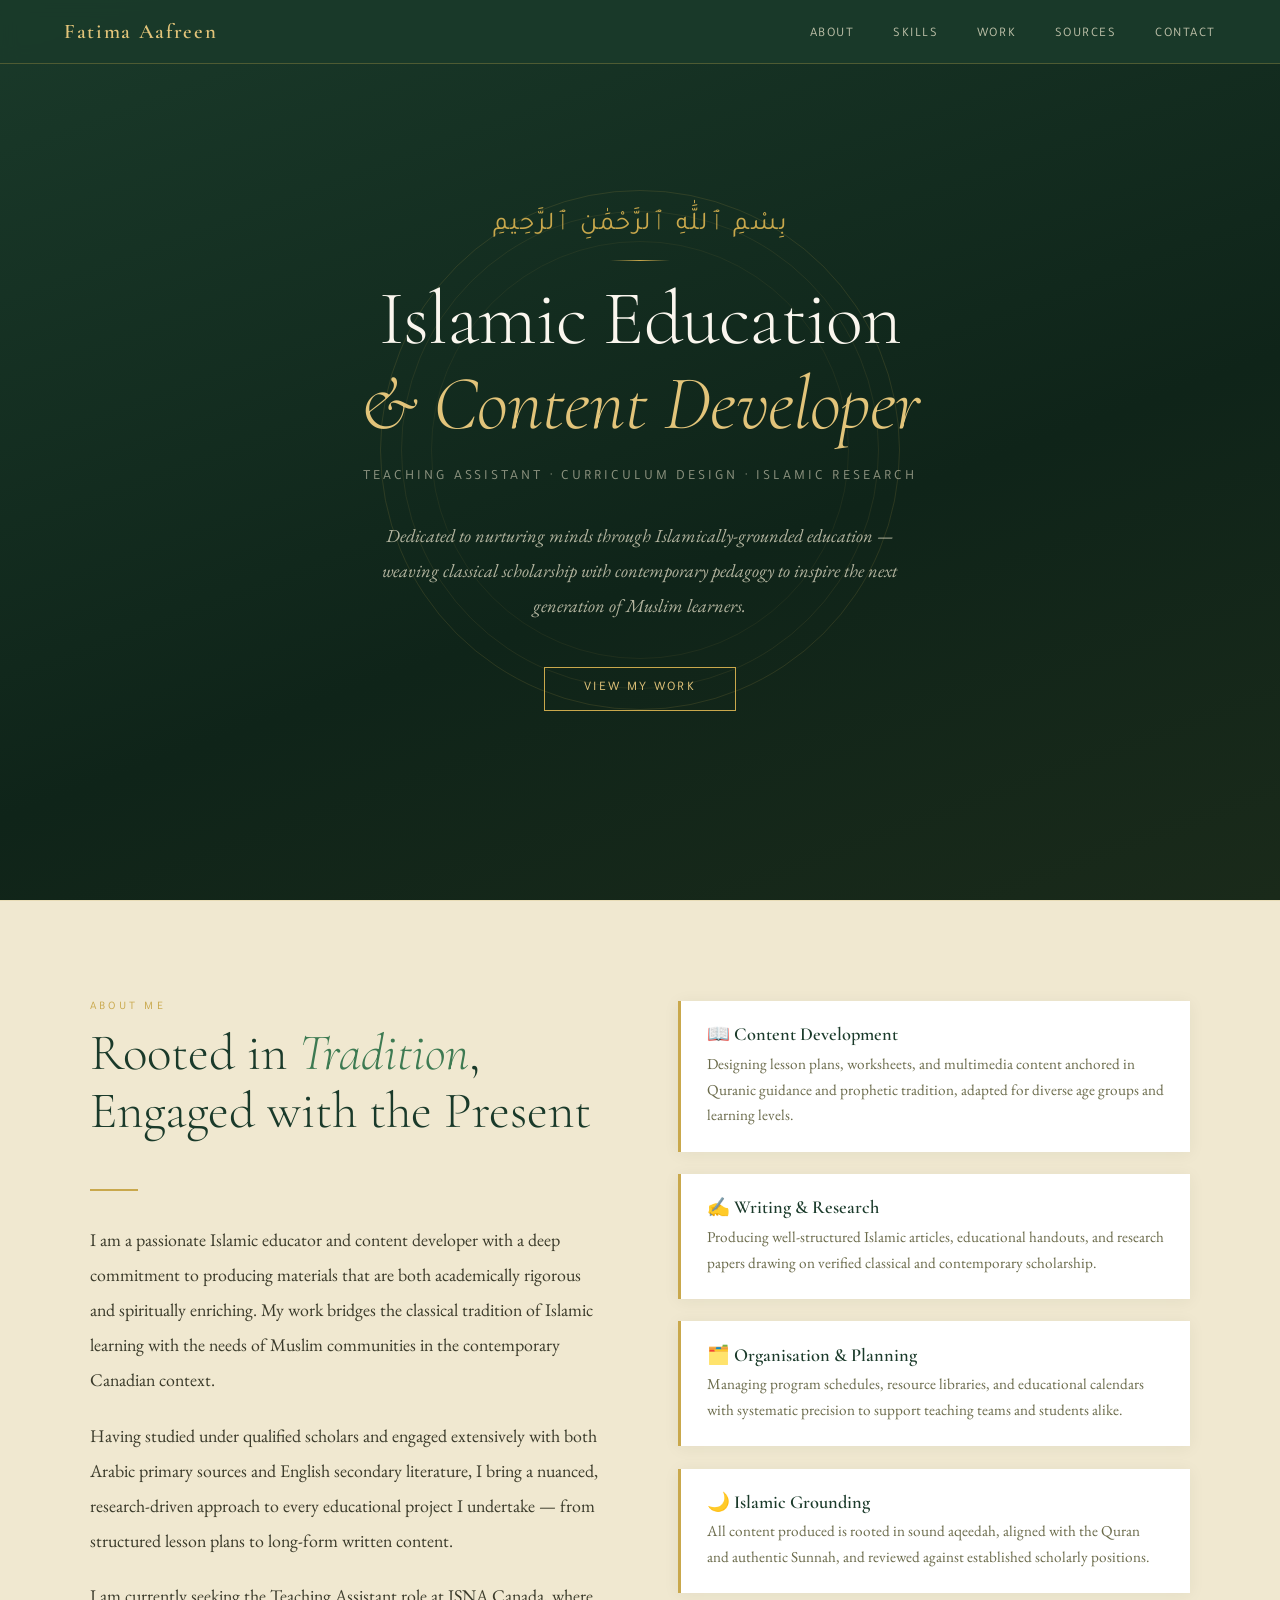
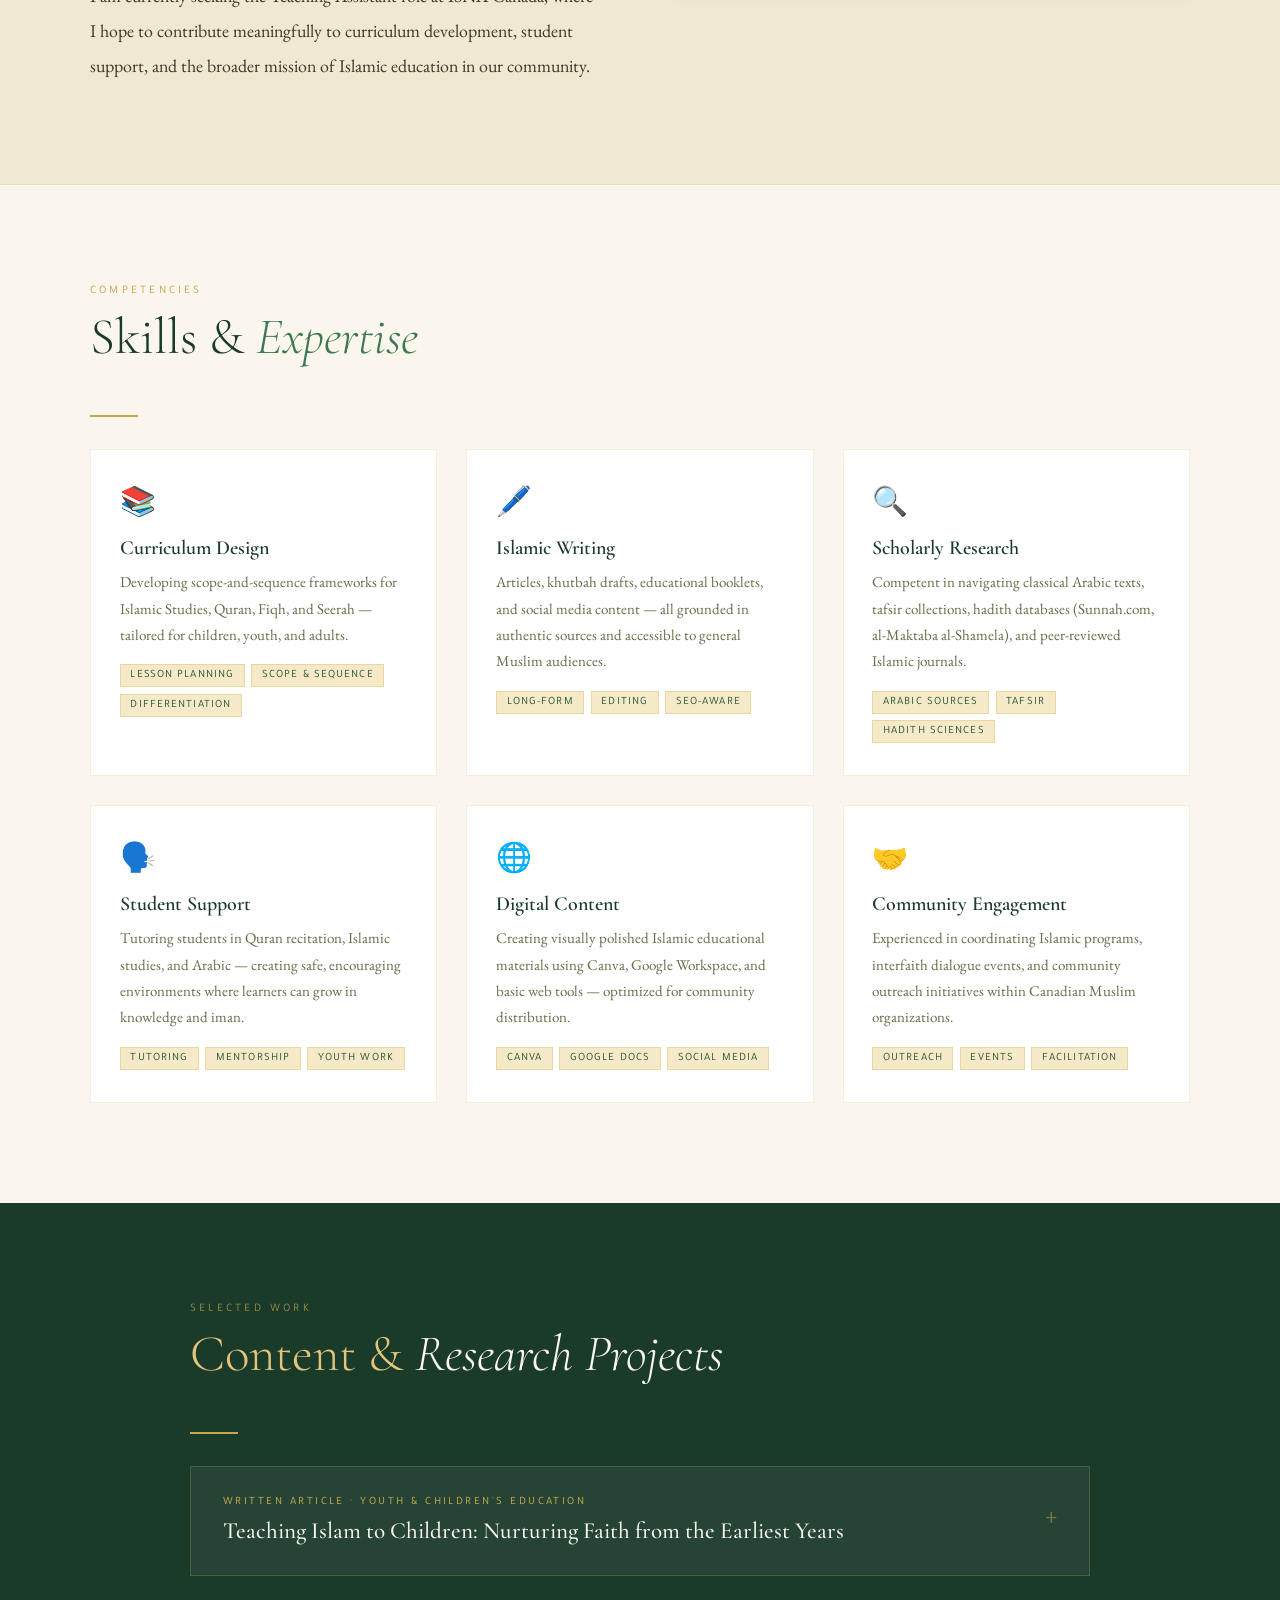
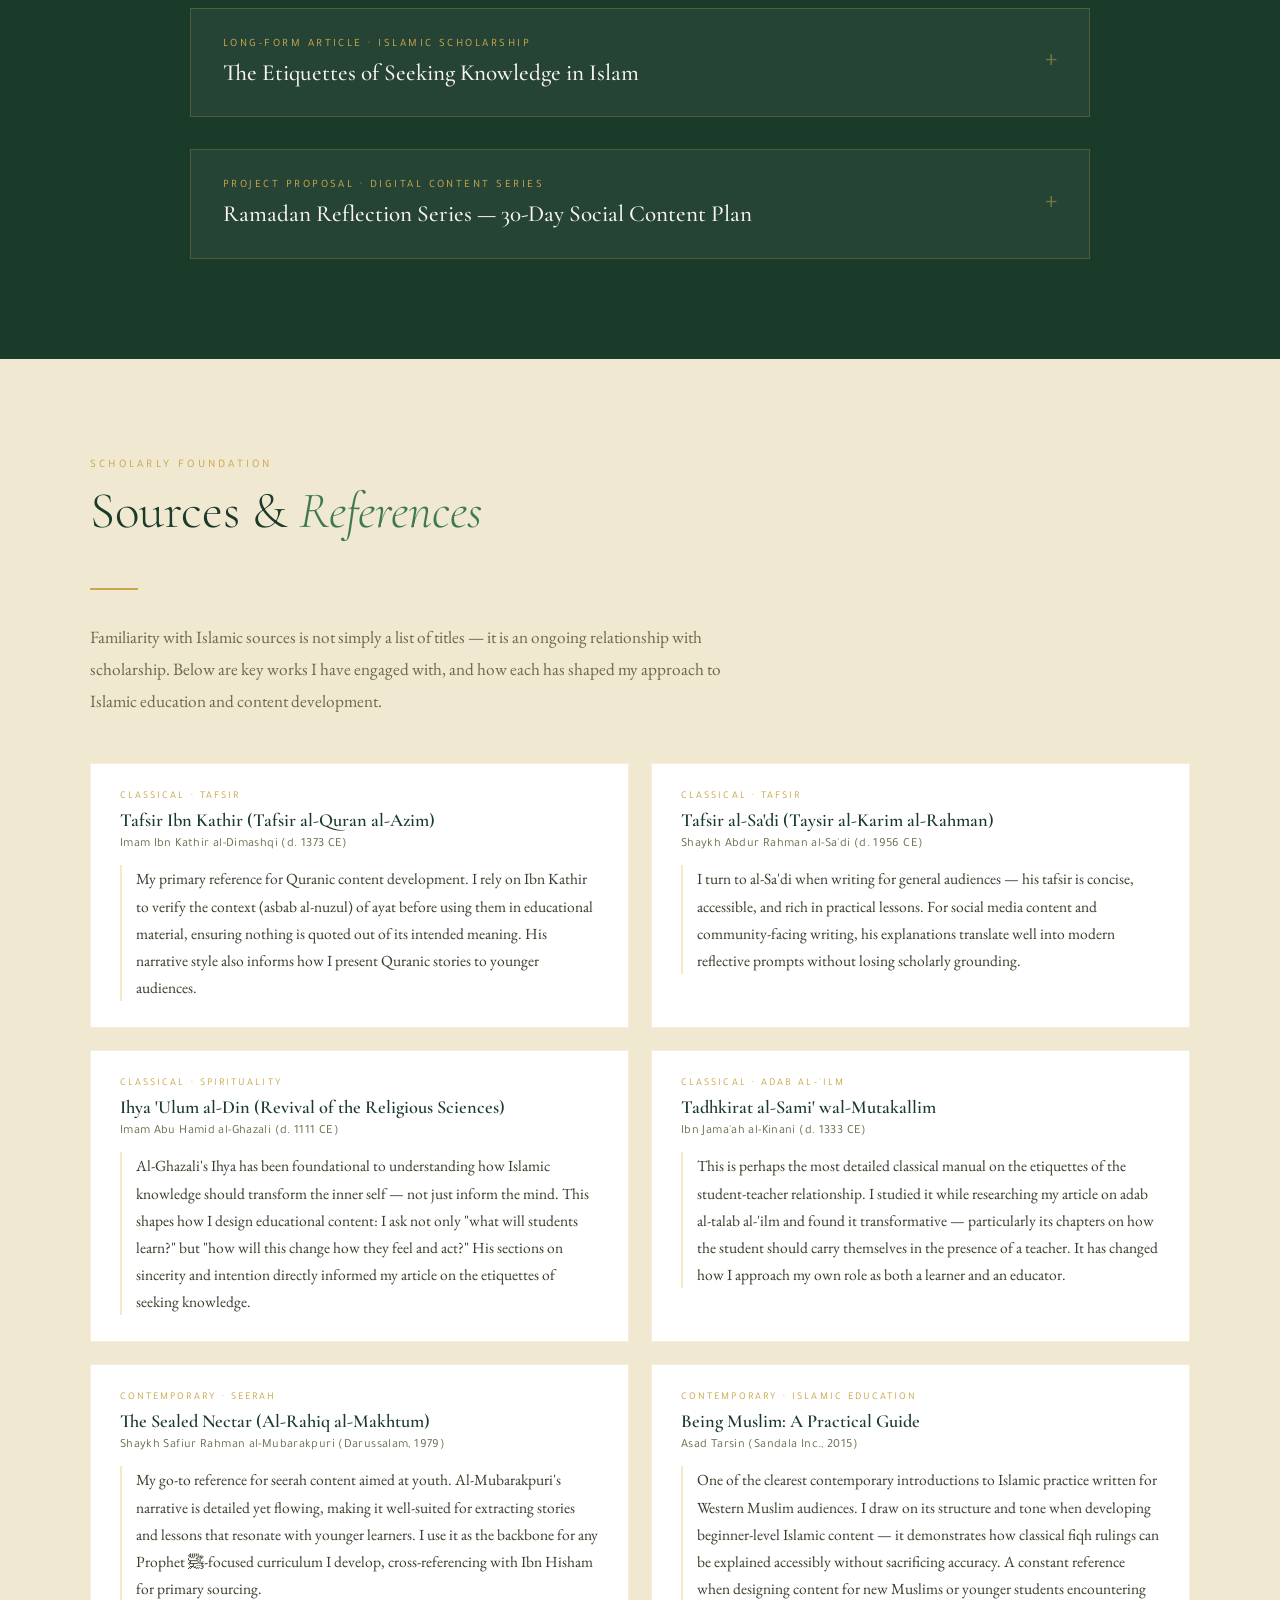
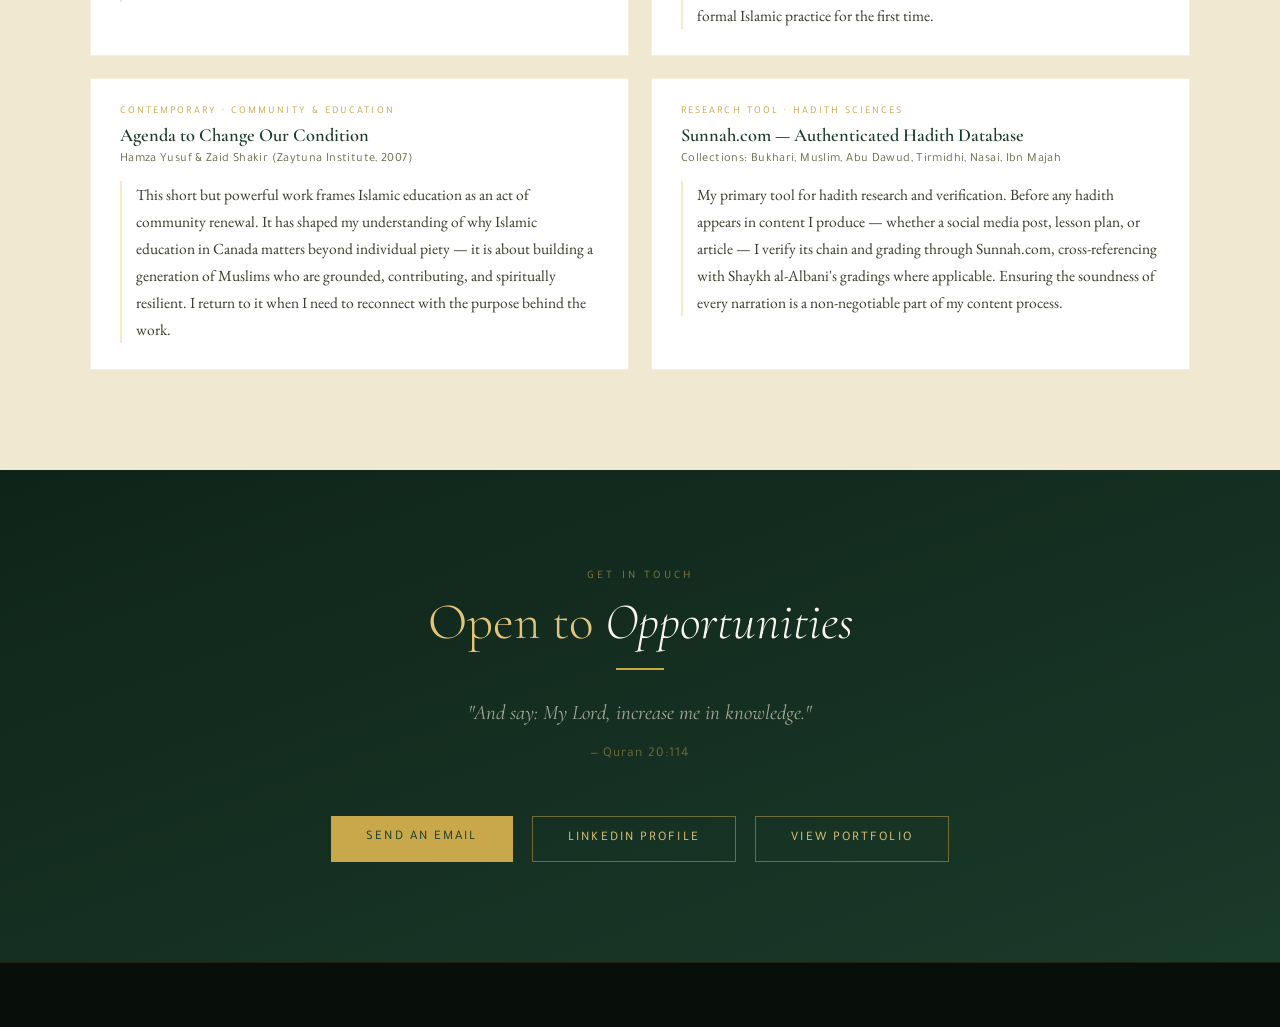
==== index.html @ dcf1ec23 "responsive design" ====
<!DOCTYPE html>
<html lang="en">
<head>
  <meta charset="UTF-8" />
  <meta name="viewport" content="width=device-width, initial-scale=1.0"/>
  <title>Fatima Aafreen | Islamic Education & Content Development</title>
  <link href="https://fonts.googleapis.com/css2?family=Cormorant+Garamond:ital,wght@0,300;0,400;0,600;1,300;1,400&family=Tajawal:wght@300;400;500&family=EB+Garamond:ital,wght@0,400;0,500;1,400&display=swap" rel="stylesheet">
  <style>
    :root {
      --emerald: #1a3a2a;
      --emerald-mid: #2d5a3d;
      --emerald-light: #3d7a52;
      --gold: #c9a84c;
      --gold-light: #e2c47a;
      --gold-pale: #f5e9c8;
      --cream: #faf6ee;
      --parchment: #f0e8d0;
      --text-dark: #1a1a14;
      --text-mid: #3a3a2a;
      --text-soft: #6a6a4a;
    }

    *, *::before, *::after { margin: 0; padding: 0; box-sizing: border-box; }

    html { scroll-behavior: smooth; }

    body {
      background: var(--cream);
      color: var(--text-dark);
      font-family: 'EB Garamond', serif;
      overflow-x: hidden;
    }

    /* ── Geometric Pattern SVG background ── */
    body::before {
      content: '';
      position: fixed;
      inset: 0;
      background-image: url("data:image/svg+xml,%3Csvg xmlns='http://www.w3.org/2000/svg' width='80' height='80'%3E%3Cg fill='none' stroke='%23c9a84c' stroke-width='0.4' opacity='0.18'%3E%3Cpolygon points='40,2 55,15 55,35 40,48 25,35 25,15'/%3E%3Cpolygon points='40,10 50,20 50,32 40,42 30,32 30,20'/%3E%3Cline x1='40' y1='2' x2='40' y2='78'/%3E%3Cline x1='2' y1='40' x2='78' y2='40'/%3E%3Cline x1='15' y1='15' x2='65' y2='65'/%3E%3Cline x1='65' y1='15' x2='15' y2='65'/%3E%3C/g%3E%3C/svg%3E");
      pointer-events: none;
      z-index: 0;
    }

    /* ── NAV ── */
    nav {
      position: fixed;
      top: 0; left: 0; right: 0;
      z-index: 100;
      background: rgba(26,58,42,0.97);
      backdrop-filter: blur(8px);
      border-bottom: 1px solid rgba(201,168,76,0.3);
      display: flex;
      justify-content: space-between;
      align-items: center;
      padding: 0 5vw;
      height: 64px;
    }

    .nav-logo {
      font-family: 'Cormorant Garamond', serif;
      font-size: 1.3rem;
      font-weight: 600;
      color: var(--gold-light);
      letter-spacing: 0.08em;
      text-decoration: none;
    }

    .nav-links {
      display: flex;
      gap: 2.4rem;
      list-style: none;
    }

    .nav-links a {
      font-family: 'Tajawal', sans-serif;
      font-size: 0.82rem;
      font-weight: 400;
      letter-spacing: 0.12em;
      text-transform: uppercase;
      color: rgba(242,235,210,0.75);
      text-decoration: none;
      transition: color 0.2s;
    }

    .nav-links a:hover { color: var(--gold-light); }

    /* ── HERO ── */
    #hero {
      position: relative;
      z-index: 1;
      min-height: 100vh;
      display: flex;
      align-items: center;
      justify-content: center;
      background: linear-gradient(160deg, var(--emerald) 0%, #0f2419 60%, #1a2a1a 100%);
      overflow: hidden;
      padding: 100px 5vw 80px;
    }

    .hero-ornament {
      position: absolute;
      width: 520px;
      height: 520px;
      border-radius: 50%;
      border: 1px solid rgba(201,168,76,0.15);
      top: 50%;
      left: 50%;
      transform: translate(-50%, -50%);
      animation: rotateSlow 60s linear infinite;
    }

    .hero-ornament::before {
      content: '';
      position: absolute;
      inset: 20px;
      border-radius: 50%;
      border: 1px solid rgba(201,168,76,0.1);
    }

    .hero-ornament::after {
      content: '';
      position: absolute;
      inset: 50px;
      border-radius: 50%;
      border: 1px solid rgba(201,168,76,0.08);
    }

    @keyframes rotateSlow { to { transform: translate(-50%, -50%) rotate(360deg); } }

    .hero-content {
      position: relative;
      z-index: 2;
      text-align: center;
      max-width: 780px;
    }

    .hero-bismillah {
      font-family: 'Tajawal', sans-serif;
      font-size: 1.6rem;
      color: var(--gold);
      letter-spacing: 0.05em;
      margin-bottom: 1.2rem;
      opacity: 0;
      animation: fadeUp 0.9s ease forwards 0.2s;
    }

    .hero-divider {
      width: 60px;
      height: 1px;
      background: linear-gradient(90deg, transparent, var(--gold), transparent);
      margin: 1rem auto;
      opacity: 0;
      animation: fadeUp 0.9s ease forwards 0.4s;
    }

    .hero-title {
      font-family: 'Cormorant Garamond', serif;
      font-size: clamp(2.8rem, 6vw, 5rem);
      font-weight: 300;
      line-height: 1.1;
      color: var(--cream);
      letter-spacing: -0.01em;
      opacity: 0;
      animation: fadeUp 0.9s ease forwards 0.5s;
    }

    .hero-title em {
      font-style: italic;
      color: var(--gold-light);
    }

    .hero-subtitle {
      font-family: 'Tajawal', sans-serif;
      font-size: 0.88rem;
      letter-spacing: 0.22em;
      text-transform: uppercase;
      color: rgba(242,235,210,0.55);
      margin-top: 1.4rem;
      opacity: 0;
      animation: fadeUp 0.9s ease forwards 0.7s;
    }

    .hero-bio {
      font-family: 'EB Garamond', serif;
      font-size: 1.15rem;
      font-style: italic;
      line-height: 1.9;
      color: rgba(242,235,210,0.72);
      max-width: 560px;
      margin: 2rem auto 0;
      opacity: 0;
      animation: fadeUp 0.9s ease forwards 0.9s;
    }

    .hero-cta {
      display: inline-block;
      margin-top: 2.8rem;
      padding: 0.8rem 2.4rem;
      border: 1px solid var(--gold);
      color: var(--gold-light);
      font-family: 'Tajawal', sans-serif;
      font-size: 0.82rem;
      letter-spacing: 0.18em;
      text-transform: uppercase;
      text-decoration: none;
      transition: background 0.25s, color 0.25s;
      opacity: 0;
      animation: fadeUp 0.9s ease forwards 1.1s;
    }

    .hero-cta:hover {
      background: var(--gold);
      color: var(--emerald);
    }

    @keyframes fadeUp {
      from { opacity: 0; transform: translateY(22px); }
      to   { opacity: 1; transform: translateY(0); }
    }

    /* ── SECTIONS COMMON ── */
    section {
      position: relative;
      z-index: 1;
      padding: 100px 5vw;
    }

    .section-label {
      font-family: 'Tajawal', sans-serif;
      font-size: 0.72rem;
      letter-spacing: 0.28em;
      text-transform: uppercase;
      color: var(--gold);
      margin-bottom: 0.6rem;
    }

    .section-title {
      font-family: 'Cormorant Garamond', serif;
      font-size: clamp(2rem, 4vw, 3.2rem);
      font-weight: 300;
      line-height: 1.15;
      color: var(--emerald);
      margin-bottom: 3rem;
    }

    .section-title em {
      font-style: italic;
      color: var(--emerald-light);
    }

    .gold-rule {
      width: 48px;
      height: 2px;
      background: var(--gold);
      margin-bottom: 2rem;
    }

    /* ── ABOUT ── */
    #about {
      background: var(--parchment);
      border-top: 1px solid rgba(201,168,76,0.2);
      border-bottom: 1px solid rgba(201,168,76,0.2);
    }

    .about-grid {
      display: grid;
      grid-template-columns: 1fr 1fr;
      gap: 6vw;
      align-items: start;
      max-width: 1100px;
      margin: 0 auto;
    }

    .about-text p {
      font-size: 1.12rem;
      line-height: 1.95;
      color: var(--text-mid);
      margin-bottom: 1.3rem;
    }

    .about-text p:last-child { margin-bottom: 0; }

    .about-pillars {
      display: flex;
      flex-direction: column;
      gap: 1.4rem;
    }

    .pillar {
      padding: 1.4rem 1.6rem;
      background: white;
      border-left: 3px solid var(--gold);
      box-shadow: 0 2px 16px rgba(26,58,42,0.06);
    }

    .pillar-title {
      font-family: 'Cormorant Garamond', serif;
      font-size: 1.15rem;
      font-weight: 600;
      color: var(--emerald);
      margin-bottom: 0.4rem;
    }

    .pillar-text {
      font-size: 0.95rem;
      line-height: 1.7;
      color: var(--text-soft);
    }

    /* ── SKILLS ── */
    #skills {
      background: var(--cream);
    }

    .skills-grid {
      display: grid;
      grid-template-columns: repeat(3, 1fr);
      gap: 1.8rem;
      max-width: 1100px;
      margin: 0 auto;
    }

    .skill-card {
      background: white;
      padding: 2rem 1.8rem;
      border: 1px solid rgba(201,168,76,0.2);
      position: relative;
      overflow: hidden;
      transition: transform 0.25s, box-shadow 0.25s;
    }

    .skill-card::before {
      content: '';
      position: absolute;
      bottom: 0; left: 0; right: 0;
      height: 3px;
      background: linear-gradient(90deg, var(--emerald), var(--gold));
      transform: scaleX(0);
      transform-origin: left;
      transition: transform 0.3s;
    }

    .skill-card:hover { transform: translateY(-4px); box-shadow: 0 12px 40px rgba(26,58,42,0.1); }
    .skill-card:hover::before { transform: scaleX(1); }

    .skill-icon {
      font-size: 1.8rem;
      margin-bottom: 1rem;
    }

    .skill-name {
      font-family: 'Cormorant Garamond', serif;
      font-size: 1.25rem;
      font-weight: 600;
      color: var(--emerald);
      margin-bottom: 0.6rem;
    }

    .skill-desc {
      font-size: 0.94rem;
      line-height: 1.75;
      color: var(--text-soft);
    }

    .skill-tags {
      display: flex;
      flex-wrap: wrap;
      gap: 0.4rem;
      margin-top: 1rem;
    }

    .tag {
      font-family: 'Tajawal', sans-serif;
      font-size: 0.7rem;
      letter-spacing: 0.1em;
      text-transform: uppercase;
      padding: 0.25rem 0.6rem;
      background: var(--gold-pale);
      color: var(--emerald-mid);
      border: 1px solid rgba(201,168,76,0.3);
    }

    /* ── PORTFOLIO ── */
    #portfolio {
      background: var(--emerald);
      color: var(--cream);
    }

    #portfolio .section-title { color: var(--gold-light); }
    #portfolio .section-label { color: rgba(201,168,76,0.7); }

    .portfolio-grid {
      display: grid;
      grid-template-columns: repeat(2, 1fr);
      gap: 2rem;
      max-width: 1100px;
      margin: 0 auto;
    }

    .portfolio-card {
      background: rgba(255,255,255,0.05);
      border: 1px solid rgba(201,168,76,0.2);
      padding: 2.2rem 2rem;
      position: relative;
      transition: background 0.25s;
    }

    .portfolio-card:hover { background: rgba(255,255,255,0.08); }

    .portfolio-card-type {
      font-family: 'Tajawal', sans-serif;
      font-size: 0.7rem;
      letter-spacing: 0.22em;
      text-transform: uppercase;
      color: var(--gold);
      margin-bottom: 0.8rem;
    }

    .portfolio-card-title {
      font-family: 'Cormorant Garamond', serif;
      font-size: 1.4rem;
      font-weight: 500;
      color: var(--cream);
      margin-bottom: 0.8rem;
      line-height: 1.3;
    }

    .portfolio-card-desc {
      font-size: 0.97rem;
      line-height: 1.8;
      color: rgba(242,235,210,0.68);
    }

    .portfolio-card-meta {
      display: flex;
      align-items: center;
      gap: 1rem;
      margin-top: 1.4rem;
      padding-top: 1.2rem;
      border-top: 1px solid rgba(201,168,76,0.15);
    }

    .meta-dot {
      width: 6px;
      height: 6px;
      background: var(--gold);
      border-radius: 50%;
      flex-shrink: 0;
    }

    .meta-text {
      font-family: 'Tajawal', sans-serif;
      font-size: 0.78rem;
      letter-spacing: 0.08em;
      color: rgba(201,168,76,0.7);
    }

    /* ── SOURCES ── */
    #sources {
      background: var(--parchment);
    }

    .sources-layout {
      display: grid;
      grid-template-columns: 1fr 1fr;
      gap: 5vw;
      max-width: 1100px;
      margin: 0 auto;
    }

    .source-category h3 {
      font-family: 'Cormorant Garamond', serif;
      font-size: 1.3rem;
      font-weight: 600;
      color: var(--emerald);
      margin-bottom: 1.2rem;
      padding-bottom: 0.6rem;
      border-bottom: 1px solid rgba(201,168,76,0.3);
    }

    .source-list {
      list-style: none;
      display: flex;
      flex-direction: column;
      gap: 0.9rem;
    }

    .source-list li {
      display: flex;
      gap: 0.8rem;
      align-items: flex-start;
    }

    .source-list li::before {
      content: '◆';
      color: var(--gold);
      font-size: 0.5rem;
      margin-top: 0.45rem;
      flex-shrink: 0;
    }

    .source-name {
      font-family: 'EB Garamond', serif;
      font-size: 1rem;
      font-style: italic;
      color: var(--text-dark);
    }

    .source-author {
      font-family: 'Tajawal', sans-serif;
      font-size: 0.78rem;
      color: var(--text-soft);
      margin-top: 0.1rem;
    }

    /* ── CONTACT ── */
    #contact {
      background: linear-gradient(160deg, #0f2419 0%, var(--emerald) 100%);
      text-align: center;
    }

    #contact .section-title { color: var(--gold-light); }
    #contact .section-label { color: rgba(201,168,76,0.6); }
    #contact .gold-rule { margin: 0 auto 2rem; }

    .contact-verse {
      font-family: 'Cormorant Garamond', serif;
      font-size: 1.3rem;
      font-style: italic;
      color: rgba(242,235,210,0.65);
      max-width: 560px;
      margin: 0 auto 3rem;
      line-height: 1.8;
    }

    .contact-links {
      display: flex;
      justify-content: center;
      flex-wrap: wrap;
      gap: 1.2rem;
    }

    .contact-btn {
      display: inline-block;
      padding: 0.85rem 2.2rem;
      font-family: 'Tajawal', sans-serif;
      font-size: 0.82rem;
      letter-spacing: 0.16em;
      text-transform: uppercase;
      text-decoration: none;
      transition: all 0.25s;
    }

    .contact-btn-primary {
      background: var(--gold);
      color: var(--emerald);
    }

    .contact-btn-primary:hover {
      background: var(--gold-light);
    }

    .contact-btn-secondary {
      border: 1px solid rgba(201,168,76,0.5);
      color: var(--gold-light);
    }

    .contact-btn-secondary:hover {
      border-color: var(--gold);
      background: rgba(201,168,76,0.08);
    }

    /* ── FOOTER ── */
    footer {
      position: relative;
      z-index: 1;
      background: #080f0a;
      padding: 2rem 5vw;
      display: flex;
      justify-content: space-between;
      align-items: center;
      border-top: 1px solid rgba(201,168,76,0.12);
    }

    .footer-text {
      font-family: 'Tajawal', sans-serif;
      font-size: 0.78rem;
      color: rgba(242,235,210,0.35);
      letter-spacing: 0.06em;
    }

    .footer-arabic {
      font-family: 'Tajawal', sans-serif;
      font-size: 1rem;
      color: rgba(201,168,76,0.4);
    }

    /* ── HAMBURGER MENU ── */
    .nav-hamburger {
      display: none;
      flex-direction: column;
      justify-content: center;
      gap: 5px;
      width: 36px;
      height: 36px;
      cursor: pointer;
      background: none;
      border: none;
      padding: 4px;
      z-index: 200;
    }
    .nav-hamburger span {
      display: block;
      width: 100%;
      height: 1.5px;
      background: var(--gold-light);
      transition: transform 0.3s, opacity 0.3s;
      transform-origin: center;
    }
    .nav-hamburger.open span:nth-child(1) { transform: translateY(6.5px) rotate(45deg); }
    .nav-hamburger.open span:nth-child(2) { opacity: 0; }
    .nav-hamburger.open span:nth-child(3) { transform: translateY(-6.5px) rotate(-45deg); }

    /* ── RESPONSIVE ── */
    @media (max-width: 768px) {

      /* Nav */
      nav { padding: 0 5vw; height: 58px; }
      .nav-hamburger { display: flex; }
      .nav-links {
        position: fixed;
        top: 58px; left: 0; right: 0;
        background: rgba(15,36,25,0.98);
        backdrop-filter: blur(10px);
        flex-direction: column;
        align-items: center;
        gap: 0;
        max-height: 0;
        overflow: hidden;
        transition: max-height 0.4s ease;
        border-bottom: 1px solid rgba(201,168,76,0.2);
      }
      .nav-links.open { max-height: 400px; }
      .nav-links li { width: 100%; text-align: center; }
      .nav-links a {
        display: block;
        padding: 1rem 0;
        font-size: 0.9rem;
        border-bottom: 1px solid rgba(201,168,76,0.08);
      }

      /* Hero */
      #hero { padding: 90px 6vw 60px; min-height: auto; }
      .hero-ornament { width: 280px; height: 280px; }
      .hero-bismillah { font-size: 1.3rem; }
      .hero-bio { font-size: 1rem; }
      .hero-cta { padding: 0.75rem 1.8rem; }

      /* Sections */
      section { padding: 64px 6vw; }

      /* About */
      .about-grid { grid-template-columns: 1fr; gap: 2.4rem; }

      /* Skills */
      .skills-grid { grid-template-columns: 1fr; gap: 1rem; }

      /* Portfolio project cards */
      .proj-header { padding: 1.2rem 1.4rem; gap: 1rem; }
      .proj-title { font-size: 1.2rem; }
      .proj-inner { padding: 0 1.4rem 1.4rem; padding-top: 1.4rem; }
      .day-samples { grid-template-columns: 1fr; }

      /* Sources */
      .studied-grid { grid-template-columns: 1fr; }

      /* Contact */
      .contact-links { flex-direction: column; align-items: center; gap: 0.8rem; }
      .contact-btn { width: 100%; max-width: 300px; text-align: center; }
      .contact-verse { font-size: 1.1rem; }

      /* Footer */
      footer { flex-direction: column; gap: 0.6rem; text-align: center; padding: 1.6rem 6vw; }
    }

    @media (max-width: 480px) {
      .hero-title { font-size: 2.2rem; }
      .section-title { font-size: 1.8rem; }
      .hero-subtitle { font-size: 0.75rem; letter-spacing: 0.14em; }
      .pillar { padding: 1.1rem 1.2rem; }
      .skill-card { padding: 1.4rem 1.2rem; }
      .proj-header { flex-wrap: nowrap; }
      .studied-card { padding: 1.2rem 1.3rem; }
      nav { height: 54px; }
      .nav-links { top: 54px; }
    }
  </style>
</head>
<body>

<!-- NAV -->
<nav>
  <a href="#hero" class="nav-logo">Fatima Aafreen</a>
  <button class="nav-hamburger" id="hamburger" aria-label="Toggle menu">
    <span></span><span></span><span></span>
  </button>
  <ul class="nav-links" id="navLinks">
    <li><a href="#about" onclick="closeNav()">About</a></li>
    <li><a href="#skills" onclick="closeNav()">Skills</a></li>
    <li><a href="#portfolio" onclick="closeNav()">Work</a></li>
    <li><a href="#sources" onclick="closeNav()">Sources</a></li>
    <li><a href="#contact" onclick="closeNav()">Contact</a></li>
  </ul>
</nav>
<script>
  const hamburger = document.getElementById('hamburger');
  const navLinks = document.getElementById('navLinks');
  hamburger.addEventListener('click', () => {
    hamburger.classList.toggle('open');
    navLinks.classList.toggle('open');
  });
  function closeNav() {
    hamburger.classList.remove('open');
    navLinks.classList.remove('open');
  }
</script>

<!-- HERO -->
<section id="hero">
  <div class="hero-ornament"></div>
  <div class="hero-content">
    <div class="hero-bismillah">بِسْمِ ٱللَّٰهِ ٱلرَّحْمَٰنِ ٱلرَّحِيمِ</div>
    <div class="hero-divider"></div>
    <h1 class="hero-title">Islamic Education<br><em>&amp; Content Developer</em></h1>
    <p class="hero-subtitle">Teaching Assistant · Curriculum Design · Islamic Research</p>
    <p class="hero-bio">
      Dedicated to nurturing minds through Islamically-grounded education —
      weaving classical scholarship with contemporary pedagogy to inspire
      the next generation of Muslim learners.
    </p>
    <a href="#portfolio" class="hero-cta">View My Work</a>
  </div>
</section>

<!-- ABOUT -->
<section id="about">
  <div class="about-grid">
    <div class="about-text">
      <div class="section-label">About Me</div>
      <h2 class="section-title">Rooted in <em>Tradition</em>,<br>Engaged with the Present</h2>
      <div class="gold-rule"></div>
      <p>
        I am a passionate Islamic educator and content developer with a deep commitment
        to producing materials that are both academically rigorous and spiritually enriching.
        My work bridges the classical tradition of Islamic learning with the needs of Muslim
        communities in the contemporary Canadian context.
      </p>
      <p>
        Having studied under qualified scholars and engaged extensively with both Arabic
        primary sources and English secondary literature, I bring a nuanced, research-driven
        approach to every educational project I undertake — from structured lesson plans
        to long-form written content.
      </p>
      <p>
        I am currently seeking the Teaching Assistant role at ISNA Canada, where I hope
        to contribute meaningfully to curriculum development, student support, and the
        broader mission of Islamic education in our community.
      </p>
    </div>
    <div class="about-pillars">
      <div class="pillar">
        <div class="pillar-title">📖 Content Development</div>
        <div class="pillar-text">Designing lesson plans, worksheets, and multimedia content anchored in Quranic guidance and prophetic tradition, adapted for diverse age groups and learning levels.</div>
      </div>
      <div class="pillar">
        <div class="pillar-title">✍️ Writing & Research</div>
        <div class="pillar-text">Producing well-structured Islamic articles, educational handouts, and research papers drawing on verified classical and contemporary scholarship.</div>
      </div>
      <div class="pillar">
        <div class="pillar-title">🗂️ Organisation & Planning</div>
        <div class="pillar-text">Managing program schedules, resource libraries, and educational calendars with systematic precision to support teaching teams and students alike.</div>
      </div>
      <div class="pillar">
        <div class="pillar-title">🌙 Islamic Grounding</div>
        <div class="pillar-text">All content produced is rooted in sound aqeedah, aligned with the Quran and authentic Sunnah, and reviewed against established scholarly positions.</div>
      </div>
    </div>
  </div>
</section>

<!-- SKILLS -->
<section id="skills">
  <div style="max-width:1100px;margin:0 auto;">
    <div class="section-label">Competencies</div>
    <h2 class="section-title">Skills &amp; <em>Expertise</em></h2>
    <div class="gold-rule"></div>
  </div>
  <div class="skills-grid">
    <div class="skill-card">
      <div class="skill-icon">📚</div>
      <div class="skill-name">Curriculum Design</div>
      <div class="skill-desc">Developing scope-and-sequence frameworks for Islamic Studies, Quran, Fiqh, and Seerah — tailored for children, youth, and adults.</div>
      <div class="skill-tags">
        <span class="tag">Lesson Planning</span>
        <span class="tag">Scope & Sequence</span>
        <span class="tag">Differentiation</span>
      </div>
    </div>
    <div class="skill-card">
      <div class="skill-icon">🖊️</div>
      <div class="skill-name">Islamic Writing</div>
      <div class="skill-desc">Articles, khutbah drafts, educational booklets, and social media content — all grounded in authentic sources and accessible to general Muslim audiences.</div>
      <div class="skill-tags">
        <span class="tag">Long-Form</span>
        <span class="tag">Editing</span>
        <span class="tag">SEO-aware</span>
      </div>
    </div>
    <div class="skill-card">
      <div class="skill-icon">🔍</div>
      <div class="skill-name">Scholarly Research</div>
      <div class="skill-desc">Competent in navigating classical Arabic texts, tafsir collections, hadith databases (Sunnah.com, al-Maktaba al-Shamela), and peer-reviewed Islamic journals.</div>
      <div class="skill-tags">
        <span class="tag">Arabic Sources</span>
        <span class="tag">Tafsir</span>
        <span class="tag">Hadith Sciences</span>
      </div>
    </div>
    <div class="skill-card">
      <div class="skill-icon">🗣️</div>
      <div class="skill-name">Student Support</div>
      <div class="skill-desc">Tutoring students in Quran recitation, Islamic studies, and Arabic — creating safe, encouraging environments where learners can grow in knowledge and iman.</div>
      <div class="skill-tags">
        <span class="tag">Tutoring</span>
        <span class="tag">Mentorship</span>
        <span class="tag">Youth Work</span>
      </div>
    </div>
    <div class="skill-card">
      <div class="skill-icon">🌐</div>
      <div class="skill-name">Digital Content</div>
      <div class="skill-desc">Creating visually polished Islamic educational materials using Canva, Google Workspace, and basic web tools — optimized for community distribution.</div>
      <div class="skill-tags">
        <span class="tag">Canva</span>
        <span class="tag">Google Docs</span>
        <span class="tag">Social Media</span>
      </div>
    </div>
    <div class="skill-card">
      <div class="skill-icon">🤝</div>
      <div class="skill-name">Community Engagement</div>
      <div class="skill-desc">Experienced in coordinating Islamic programs, interfaith dialogue events, and community outreach initiatives within Canadian Muslim organizations.</div>
      <div class="skill-tags">
        <span class="tag">Outreach</span>
        <span class="tag">Events</span>
        <span class="tag">Facilitation</span>
      </div>
    </div>
  </div>
</section>

<!-- PORTFOLIO -->
<section id="portfolio">
  <style>
    .proj-grid {
      display: flex;
      flex-direction: column;
      gap: 2rem;
      max-width: 900px;
      margin: 0 auto;
    }
    .proj-card {
      background: rgba(255,255,255,0.05);
      border: 1px solid rgba(201,168,76,0.25);
      overflow: hidden;
      transition: border-color 0.3s;
    }
    .proj-card.open { border-color: rgba(201,168,76,0.6); }
    .proj-header {
      display: flex;
      justify-content: space-between;
      align-items: center;
      padding: 1.8rem 2rem;
      cursor: pointer;
      user-select: none;
      gap: 1.5rem;
    }
    .proj-header:hover .proj-toggle { color: var(--gold); }
    .proj-header-left { flex: 1; }
    .proj-type {
      font-family: 'Tajawal', sans-serif;
      font-size: 0.7rem;
      letter-spacing: 0.22em;
      text-transform: uppercase;
      color: var(--gold);
      margin-bottom: 0.5rem;
    }
    .proj-title {
      font-family: 'Cormorant Garamond', serif;
      font-size: 1.45rem;
      font-weight: 500;
      color: var(--cream);
      line-height: 1.25;
    }
    .proj-toggle {
      font-size: 1.5rem;
      color: rgba(201,168,76,0.5);
      transition: transform 0.35s, color 0.2s;
      flex-shrink: 0;
      font-family: 'Tajawal', sans-serif;
    }
    .proj-card.open .proj-toggle { transform: rotate(45deg); color: var(--gold); }
    .proj-body {
      max-height: 0;
      overflow: hidden;
      transition: max-height 0.5s cubic-bezier(0.4,0,0.2,1);
    }
    .proj-card.open .proj-body { max-height: 1200px; }
    .proj-inner {
      padding: 0 2rem 2rem;
      border-top: 1px solid rgba(201,168,76,0.15);
      padding-top: 1.6rem;
    }
    .proj-intro {
      font-size: 1.05rem;
      line-height: 1.9;
      color: rgba(242,235,210,0.75);
      margin-bottom: 1.6rem;
      font-style: italic;
    }
    .proj-content-title {
      font-family: 'Tajawal', sans-serif;
      font-size: 0.72rem;
      letter-spacing: 0.2em;
      text-transform: uppercase;
      color: var(--gold);
      margin-bottom: 0.8rem;
      margin-top: 1.4rem;
    }
    .proj-content-body {
      font-size: 1rem;
      line-height: 1.85;
      color: rgba(242,235,210,0.68);
    }
    .proj-content-body p { margin-bottom: 1rem; }
    .proj-content-body p:last-child { margin-bottom: 0; }
    .proj-quote {
      border-left: 2px solid var(--gold);
      padding: 0.8rem 1.2rem;
      margin: 1.2rem 0;
      background: rgba(201,168,76,0.06);
    }
    .proj-quote-text {
      font-family: 'Cormorant Garamond', serif;
      font-size: 1.1rem;
      font-style: italic;
      color: var(--gold-light);
      line-height: 1.7;
    }
    .proj-quote-ref {
      font-family: 'Tajawal', sans-serif;
      font-size: 0.75rem;
      color: rgba(201,168,76,0.55);
      margin-top: 0.4rem;
      letter-spacing: 0.06em;
    }
    .proj-tags {
      display: flex;
      flex-wrap: wrap;
      gap: 0.4rem;
      margin-top: 1.4rem;
      padding-top: 1.2rem;
      border-top: 1px solid rgba(201,168,76,0.12);
    }
    .proj-tag {
      font-family: 'Tajawal', sans-serif;
      font-size: 0.7rem;
      letter-spacing: 0.1em;
      text-transform: uppercase;
      padding: 0.25rem 0.65rem;
      background: rgba(201,168,76,0.1);
      color: var(--gold-light);
      border: 1px solid rgba(201,168,76,0.2);
    }
    .day-samples {
      display: grid;
      grid-template-columns: repeat(3, 1fr);
      gap: 0.8rem;
      margin-top: 1rem;
    }
    .day-card {
      background: rgba(255,255,255,0.04);
      border: 1px solid rgba(201,168,76,0.15);
      padding: 1rem;
    }
    .day-num {
      font-family: 'Tajawal', sans-serif;
      font-size: 0.65rem;
      letter-spacing: 0.18em;
      text-transform: uppercase;
      color: var(--gold);
      margin-bottom: 0.4rem;
    }
    .day-text {
      font-size: 0.88rem;
      line-height: 1.65;
      color: rgba(242,235,210,0.6);
    }
    @media(max-width:600px){
      .day-samples { grid-template-columns: 1fr; }
      .proj-header { padding: 1.4rem; }
      .proj-inner { padding: 0 1.4rem 1.4rem; padding-top: 1.4rem; }
    }
  </style>

  <div style="max-width:900px;margin:0 auto;">
    <div class="section-label">Selected Work</div>
    <h2 class="section-title" style="color:var(--gold-light);">Content &amp; <em style="color:var(--cream)">Research Projects</em></h2>
    <div class="gold-rule"></div>
  </div>

  <div class="proj-grid">

    <!-- PROJECT 1 -->
    <div class="proj-card" id="proj1">
      <div class="proj-header" onclick="toggleProj('proj1')">
        <div class="proj-header-left">
          <div class="proj-type">Written Article · Youth & Children's Education</div>
          <div class="proj-title">Teaching Islam to Children: Nurturing Faith from the Earliest Years</div>
        </div>
        <div class="proj-toggle">+</div>
      </div>
      <div class="proj-body">
        <div class="proj-inner">
          <div class="proj-intro">
            An educational article exploring evidence-based, Islamically-grounded approaches to teaching young children about their faith — from aqeedah fundamentals to Quranic habits — drawing on prophetic guidance and contemporary pedagogy.
          </div>

          <div class="proj-content-title">Overview</div>
          <div class="proj-content-body">
            <p>
              The Prophet ﷺ said: <em>"Every child is born in a state of fitrah"</em> (Sahih al-Bukhari). This foundational truth shapes the entire philosophy of Islamic early childhood education: children are not blank slates to be filled, but souls already inclined toward their Creator — and our role as educators is to nurture, not impose.
            </p>
          </div>

          <div class="proj-quote">
            <div class="proj-quote-text">"Command your children to pray when they are seven years old, and discipline them for it when they are ten."</div>
            <div class="proj-quote-ref">— Prophet Muhammad ﷺ · Sunan Abu Dawud, 495</div>
          </div>

          <div class="proj-content-title">Key Themes Covered</div>
          <div class="proj-content-body">
            <p><strong style="color:var(--gold-light)">1. Age-Appropriate Aqeedah:</strong> Introducing the concept of Allah ﷻ to young children through His beautiful names (Al-Rahman, Al-Wadud, Al-Khaliq) rather than abstract theological definitions. Stories of creation, gratitude, and wonder form the foundation.</p>
            <p><strong style="color:var(--gold-light)">2. The Role of Routine and Ritual:</strong> How daily Islamic practices — saying Bismillah before meals, making du'a before sleep, hearing Quran during play — become anchors of faith identity long before formal instruction begins. Research in child development confirms that ritual repetition builds both neural pathways and emotional security.</p>
            <p><strong style="color:var(--gold-light)">3. Storytelling as Pedagogy:</strong> The Quran itself uses narrative as its primary teaching tool. Drawing on the stories of the Prophets (Anbiya), particularly those appropriate for young children — Prophet Yunus, Prophet Ibrahim, and Prophet Isa — to teach values of patience, trust in Allah, and courage.</p>
            <p><strong style="color:var(--gold-light)">4. The Educator's Intention (Niyyah):</strong> Grounding the teaching relationship in sincerity. Ibn Khaldun's Muqaddimah notes that the teacher's character is the most powerful curriculum. Children absorb the iman of those around them more than any lesson plan.</p>
          </div>

          <div class="proj-content-title">Curriculum Recommendations</div>
          <div class="proj-content-body">
            <p>
              The article concludes with a practical framework for weekend Islamic school programs (Ages 5–10), including a sample weekly structure: Quran recitation warm-up (10 min) → Themed story with discussion (15 min) → Craft or activity reinforcing the lesson (20 min) → Du'a and closing reflection (5 min). This structure reflects the Prophet's ﷺ practice of varied, engaging, and never burdensome teaching.
            </p>
          </div>

          <div class="proj-tags">
            <span class="proj-tag">Children's Education</span>
            <span class="proj-tag">Aqeedah</span>
            <span class="proj-tag">Curriculum Design</span>
            <span class="proj-tag">Prophetic Pedagogy</span>
            <span class="proj-tag">Ages 5–10</span>
          </div>
        </div>
      </div>
    </div>

    <!-- PROJECT 2 -->
    <div class="proj-card" id="proj2">
      <div class="proj-header" onclick="toggleProj('proj2')">
        <div class="proj-header-left">
          <div class="proj-type">Long-Form Article · Islamic Scholarship</div>
          <div class="proj-title">The Etiquettes of Seeking Knowledge in Islam</div>
        </div>
        <div class="proj-toggle">+</div>
      </div>
      <div class="proj-body">
        <div class="proj-inner">
          <div class="proj-intro">
            A 2,800-word article examining adab al-talab al-'ilm — the proper etiquettes of seeking Islamic knowledge — through the lens of classical scholars. Written for adult Muslim readers navigating the balance between traditional learning and contemporary life.
          </div>

          <div class="proj-content-title">Introduction</div>
          <div class="proj-content-body">
            <p>
              Imam al-Shafi'i once said: <em>"Knowledge is not what is memorised — knowledge is what benefits."</em> In an age of information abundance, the Islamic tradition's emphasis on the adab (etiquette) of learning is more urgent than ever. Classical scholars did not merely transmit information; they transmitted a way of being with knowledge — a posture of humility, sincerity, and reverence that transformed the student before transforming the world.
            </p>
          </div>

          <div class="proj-quote">
            <div class="proj-quote-text">"Seek knowledge even if it be in China."</div>
            <div class="proj-quote-ref">— Attributed to the Prophet ﷺ · Cited in classical works on the pursuit of knowledge</div>
          </div>

          <div class="proj-content-title">The Classical Framework</div>
          <div class="proj-content-body">
            <p><strong style="color:var(--gold-light)">Sincerity of Intention (Ikhlas):</strong> Imam al-Nawawi opens his Majmu' with a reminder that knowledge sought for worldly gain loses its barakah. The student must constantly renew the intention that their learning is for the sake of Allah ﷻ and the benefit of the ummah — not status or admiration.</p>
            <p><strong style="color:var(--gold-light)">Honouring the Teacher:</strong> Ibn Jama'ah's Tadhkirat al-Sami' dedicates entire chapters to the student-teacher relationship. The student should not contradict the teacher publicly, should arrive early and leave last, and should make du'a for their teacher's wellbeing. This is not blind deference — it is the recognition that knowledge is transmitted through hearts, not merely texts.</p>
            <p><strong style="color:var(--gold-light)">Acting Upon What is Learned:</strong> Al-Khatib al-Baghdadi's Iqtida al-'Ilm al-'Amal (Knowledge Demands Action) is perhaps the most direct classical treatment of this principle. Knowledge that does not change one's character and behaviour is considered by the scholars to be a liability, not an asset.</p>
          </div>

          <div class="proj-quote">
            <div class="proj-quote-text">"The scholar whose knowledge is not acted upon is like a lamp that gives light to others while burning itself."</div>
            <div class="proj-quote-ref">— Classical Arabic proverb cited in adab al-'ilm literature</div>
          </div>

          <div class="proj-content-title">Contemporary Application</div>
          <div class="proj-content-body">
            <p>
              The article concludes by examining how these classical etiquettes apply to modern Islamic education in Canada — from online learning platforms to weekend schools. The challenge of the digital age is not access to knowledge, but the cultivation of the inner qualities that make knowledge transformative. Programs like those at ISNA Canada that combine structured Islamic education with mentorship and community are the closest contemporary equivalent to the classical halaqah model.
            </p>
          </div>

          <div class="proj-tags">
            <span class="proj-tag">Adab al-'Ilm</span>
            <span class="proj-tag">Al-Nawawi</span>
            <span class="proj-tag">Ibn Jama'ah</span>
            <span class="proj-tag">Al-Baghdadi</span>
            <span class="proj-tag">Adult Education</span>
            <span class="proj-tag">2,800 words</span>
          </div>
        </div>
      </div>
    </div>

    <!-- PROJECT 3 -->
    <div class="proj-card" id="proj3">
      <div class="proj-header" onclick="toggleProj('proj3')">
        <div class="proj-header-left">
          <div class="proj-type">Project Proposal · Digital Content Series</div>
          <div class="proj-title">Ramadan Reflection Series — 30-Day Social Content Plan</div>
        </div>
        <div class="proj-toggle">+</div>
      </div>
      <div class="proj-body">
        <div class="proj-inner">
          <div class="proj-intro">
            A proposed 30-day Islamically-researched social content series designed for a Canadian Muslim community platform. The concept centres on daily posts pairing a Quranic ayah, hadith, or scholarly reflection with a short, meaningful prompt to help community members stay spiritually engaged throughout Ramadan.
          </div>

          <div class="proj-content-title">The Vision</div>
          <div class="proj-content-body">
            <p>
              Ramadan is the month of the Quran — yet for many community members, the spiritual potential of the month can get lost in routine. This project proposes a structured 30-day content series that meets people where they already are (social media) and draws them closer to the Quran, the Sunnah, and intentional reflection — one post at a time.
            </p>
            <p>
              The series would follow the classical tripartite division of Ramadan: the first ten days themed around <strong style="color:var(--gold-light)">Mercy (Rahmah)</strong>, the middle ten around <strong style="color:var(--gold-light)">Forgiveness (Maghfirah)</strong>, and the final ten around <strong style="color:var(--gold-light)">Freedom from the Fire (Itq min al-Nar)</strong> — giving the month a meaningful narrative arc rather than a collection of disconnected posts.
            </p>
          </div>

          <div class="proj-content-title">Proposed Content Structure (Sample Days)</div>
          <div class="day-samples">
            <div class="day-card">
              <div class="day-num">Day 1 · Mercy — Concept</div>
              <div class="day-text">Open with Quran 2:185 and the hadith on the gates of Jannah. Prompt: <em>"Name one mercy of Allah you often overlook. Write it down today."</em> Designed to set a tone of gratitude from day one.</div>
            </div>
            <div class="day-card">
              <div class="day-num">Day 14 · Forgiveness — Concept</div>
              <div class="day-text">Draw on Ibn al-Qayyim's writings on the heart. Prompt: <em>"Is there someone you need to forgive — not for them, but to free yourself?"</em> Paired with du'a for a softened heart.</div>
            </div>
            <div class="day-card">
              <div class="day-num">Day 27 · Laylat al-Qadr — Concept</div>
              <div class="day-text">Reference Quran 97:1–5 and the Prophet's ﷺ increased worship in the last ten nights. Prompt: <em>"Write your du'a list — not just what you want, but who you are praying for."</em></div>
            </div>
          </div>

          <div class="proj-content-title">Research & Quality Standards</div>
          <div class="proj-content-body">
            <p>
              Every post in the proposed series would be grounded in verified sources. All Quranic references would be drawn from established tafsir works (Ibn Kathir, al-Sa'di, and Tafhim al-Quran). All hadith would be checked for authenticity via Sunnah.com and cross-referenced before publication — ensuring the community only receives sound, reliable Islamic content.
            </p>
            <p>
              Visually, each post would follow a consistent branded template (emerald, gold, and white) designed in Canva, optimised for both Instagram and Facebook. A content scheduling tool would ensure daily posting consistency throughout the month without last-minute production pressure.
            </p>
          </div>

          <div class="proj-content-title">Why This Matters</div>
          <div class="proj-content-body">
            <p>
              Islamic social media content is often either too shallow to be spiritually meaningful or too academic to be accessible. This series is designed to bridge that gap — rooted in scholarship, but written in a voice that speaks to everyday Canadian Muslims: students, parents, professionals, and new Muslims alike. The goal is not viral content — it is content that plants seeds of taqwa.
            </p>
          </div>

          <div class="proj-tags">
            <span class="proj-tag">Project Proposal</span>
            <span class="proj-tag">Ramadan</span>
            <span class="proj-tag">Social Media</span>
            <span class="proj-tag">Content Planning</span>
            <span class="proj-tag">Tafsir Research</span>
            <span class="proj-tag">Community Outreach</span>
            <span class="proj-tag">30 Days</span>
          </div>
        </div>
      </div>
    </div>

  </div>

  <script>
    function toggleProj(id) {
      const card = document.getElementById(id);
      card.classList.toggle('open');
    }
  </script>
</section>

<!-- SOURCES -->
<section id="sources">
  <style>
    .studied-grid {
      display: grid;
      grid-template-columns: repeat(2, 1fr);
      gap: 1.4rem;
      max-width: 1100px;
      margin: 0 auto;
    }
    .studied-card {
      background: white;
      border: 1px solid rgba(201,168,76,0.2);
      padding: 1.6rem 1.8rem;
      position: relative;
      transition: box-shadow 0.25s, transform 0.25s;
    }
    .studied-card:hover {
      box-shadow: 0 8px 32px rgba(26,58,42,0.09);
      transform: translateY(-2px);
    }
    .studied-card-type {
      font-family: 'Tajawal', sans-serif;
      font-size: 0.65rem;
      letter-spacing: 0.2em;
      text-transform: uppercase;
      color: var(--gold);
      margin-bottom: 0.4rem;
    }
    .studied-card-title {
      font-family: 'Cormorant Garamond', serif;
      font-size: 1.15rem;
      font-weight: 600;
      color: var(--emerald);
      line-height: 1.3;
      margin-bottom: 0.25rem;
    }
    .studied-card-author {
      font-family: 'Tajawal', sans-serif;
      font-size: 0.78rem;
      color: var(--text-soft);
      margin-bottom: 0.9rem;
      letter-spacing: 0.03em;
    }
    .studied-card-note {
      font-family: 'EB Garamond', serif;
      font-size: 0.97rem;
      line-height: 1.75;
      color: var(--text-mid);
      border-left: 2px solid var(--gold-pale);
      padding-left: 0.9rem;
    }
    @media(max-width: 700px) {
      .studied-grid { grid-template-columns: 1fr; }
    }
  </style>

  <div style="max-width:1100px;margin:0 auto;">
    <div class="section-label">Scholarly Foundation</div>
    <h2 class="section-title">Sources &amp; <em>References</em></h2>
    <div class="gold-rule"></div>
    <p style="font-family:'EB Garamond',serif;font-size:1.08rem;line-height:1.85;color:var(--text-soft);max-width:680px;margin-bottom:2.8rem;">
      Familiarity with Islamic sources is not simply a list of titles — it is an ongoing relationship with scholarship. Below are key works I have engaged with, and how each has shaped my approach to Islamic education and content development.
    </p>
  </div>

  <div class="studied-grid">

    <div class="studied-card">
      <div class="studied-card-type">Classical · Tafsir</div>
      <div class="studied-card-title">Tafsir Ibn Kathir (Tafsir al-Quran al-Azim)</div>
      <div class="studied-card-author">Imam Ibn Kathir al-Dimashqi (d. 1373 CE)</div>
      <div class="studied-card-note">
        My primary reference for Quranic content development. I rely on Ibn Kathir to verify the context (asbab al-nuzul) of ayat before using them in educational material, ensuring nothing is quoted out of its intended meaning. His narrative style also informs how I present Quranic stories to younger audiences.
      </div>
    </div>

    <div class="studied-card">
      <div class="studied-card-type">Classical · Tafsir</div>
      <div class="studied-card-title">Tafsir al-Sa'di (Taysir al-Karim al-Rahman)</div>
      <div class="studied-card-author">Shaykh Abdur Rahman al-Sa'di (d. 1956 CE)</div>
      <div class="studied-card-note">
        I turn to al-Sa'di when writing for general audiences — his tafsir is concise, accessible, and rich in practical lessons. For social media content and community-facing writing, his explanations translate well into modern reflective prompts without losing scholarly grounding.
      </div>
    </div>

    <div class="studied-card">
      <div class="studied-card-type">Classical · Spirituality</div>
      <div class="studied-card-title">Ihya 'Ulum al-Din (Revival of the Religious Sciences)</div>
      <div class="studied-card-author">Imam Abu Hamid al-Ghazali (d. 1111 CE)</div>
      <div class="studied-card-note">
        Al-Ghazali's Ihya has been foundational to understanding how Islamic knowledge should transform the inner self — not just inform the mind. This shapes how I design educational content: I ask not only "what will students learn?" but "how will this change how they feel and act?" His sections on sincerity and intention directly informed my article on the etiquettes of seeking knowledge.
      </div>
    </div>

    <div class="studied-card">
      <div class="studied-card-type">Classical · Adab al-'Ilm</div>
      <div class="studied-card-title">Tadhkirat al-Sami' wal-Mutakallim</div>
      <div class="studied-card-author">Ibn Jama'ah al-Kinani (d. 1333 CE)</div>
      <div class="studied-card-note">
        This is perhaps the most detailed classical manual on the etiquettes of the student-teacher relationship. I studied it while researching my article on adab al-talab al-'ilm and found it transformative — particularly its chapters on how the student should carry themselves in the presence of a teacher. It has changed how I approach my own role as both a learner and an educator.
      </div>
    </div>

    <div class="studied-card">
      <div class="studied-card-type">Contemporary · Seerah</div>
      <div class="studied-card-title">The Sealed Nectar (Al-Rahiq al-Makhtum)</div>
      <div class="studied-card-author">Shaykh Safiur Rahman al-Mubarakpuri (Darussalam, 1979)</div>
      <div class="studied-card-note">
        My go-to reference for seerah content aimed at youth. Al-Mubarakpuri's narrative is detailed yet flowing, making it well-suited for extracting stories and lessons that resonate with younger learners. I use it as the backbone for any Prophet ﷺ-focused curriculum I develop, cross-referencing with Ibn Hisham for primary sourcing.
      </div>
    </div>

    <div class="studied-card">
      <div class="studied-card-type">Contemporary · Islamic Education</div>
      <div class="studied-card-title">Being Muslim: A Practical Guide</div>
      <div class="studied-card-author">Asad Tarsin (Sandala Inc., 2015)</div>
      <div class="studied-card-note">
        One of the clearest contemporary introductions to Islamic practice written for Western Muslim audiences. I draw on its structure and tone when developing beginner-level Islamic content — it demonstrates how classical fiqh rulings can be explained accessibly without sacrificing accuracy. A constant reference when designing content for new Muslims or younger students encountering formal Islamic practice for the first time.
      </div>
    </div>

    <div class="studied-card">
      <div class="studied-card-type">Contemporary · Community & Education</div>
      <div class="studied-card-title">Agenda to Change Our Condition</div>
      <div class="studied-card-author">Hamza Yusuf & Zaid Shakir (Zaytuna Institute, 2007)</div>
      <div class="studied-card-note">
        This short but powerful work frames Islamic education as an act of community renewal. It has shaped my understanding of why Islamic education in Canada matters beyond individual piety — it is about building a generation of Muslims who are grounded, contributing, and spiritually resilient. I return to it when I need to reconnect with the purpose behind the work.
      </div>
    </div>

    <div class="studied-card">
      <div class="studied-card-type">Research Tool · Hadith Sciences</div>
      <div class="studied-card-title">Sunnah.com — Authenticated Hadith Database</div>
      <div class="studied-card-author">Collections: Bukhari, Muslim, Abu Dawud, Tirmidhi, Nasai, Ibn Majah</div>
      <div class="studied-card-note">
        My primary tool for hadith research and verification. Before any hadith appears in content I produce — whether a social media post, lesson plan, or article — I verify its chain and grading through Sunnah.com, cross-referencing with Shaykh al-Albani's gradings where applicable. Ensuring the soundness of every narration is a non-negotiable part of my content process.
      </div>
    </div>

  </div>
</section>

<!-- CONTACT -->
<section id="contact">
  <div class="section-label">Get In Touch</div>
  <h2 class="section-title" style="color:var(--gold-light);max-width:600px;margin:0 auto 1rem;">Open to <em style="color:var(--cream)">Opportunities</em></h2>
  <div class="gold-rule" style="margin:0 auto 1.5rem;"></div>
  <p class="contact-verse">
    "And say: My Lord, increase me in knowledge."<br>
    <span style="font-size:0.85rem;letter-spacing:0.08em;font-style:normal;font-family:'Tajawal',sans-serif;color:rgba(201,168,76,0.5);">— Quran 20:114</span>
  </p>
  <div class="contact-links">
    <a href="/cdn-cgi/l/email-protection#513030372334343f373025383c307f616411363c30383d7f323e3c" class="contact-btn contact-btn-primary">Send an Email</a>
    <a href="https://www.linkedin.com/in/fatimaaafreen/" target="_blank" class="contact-btn contact-btn-secondary">LinkedIn Profile</a>
    <a href="#portfolio" class="contact-btn contact-btn-secondary">View Portfolio</a>
  </div>
</section>

<!-- FOOTER -->
<footer>
  <div class="footer-t
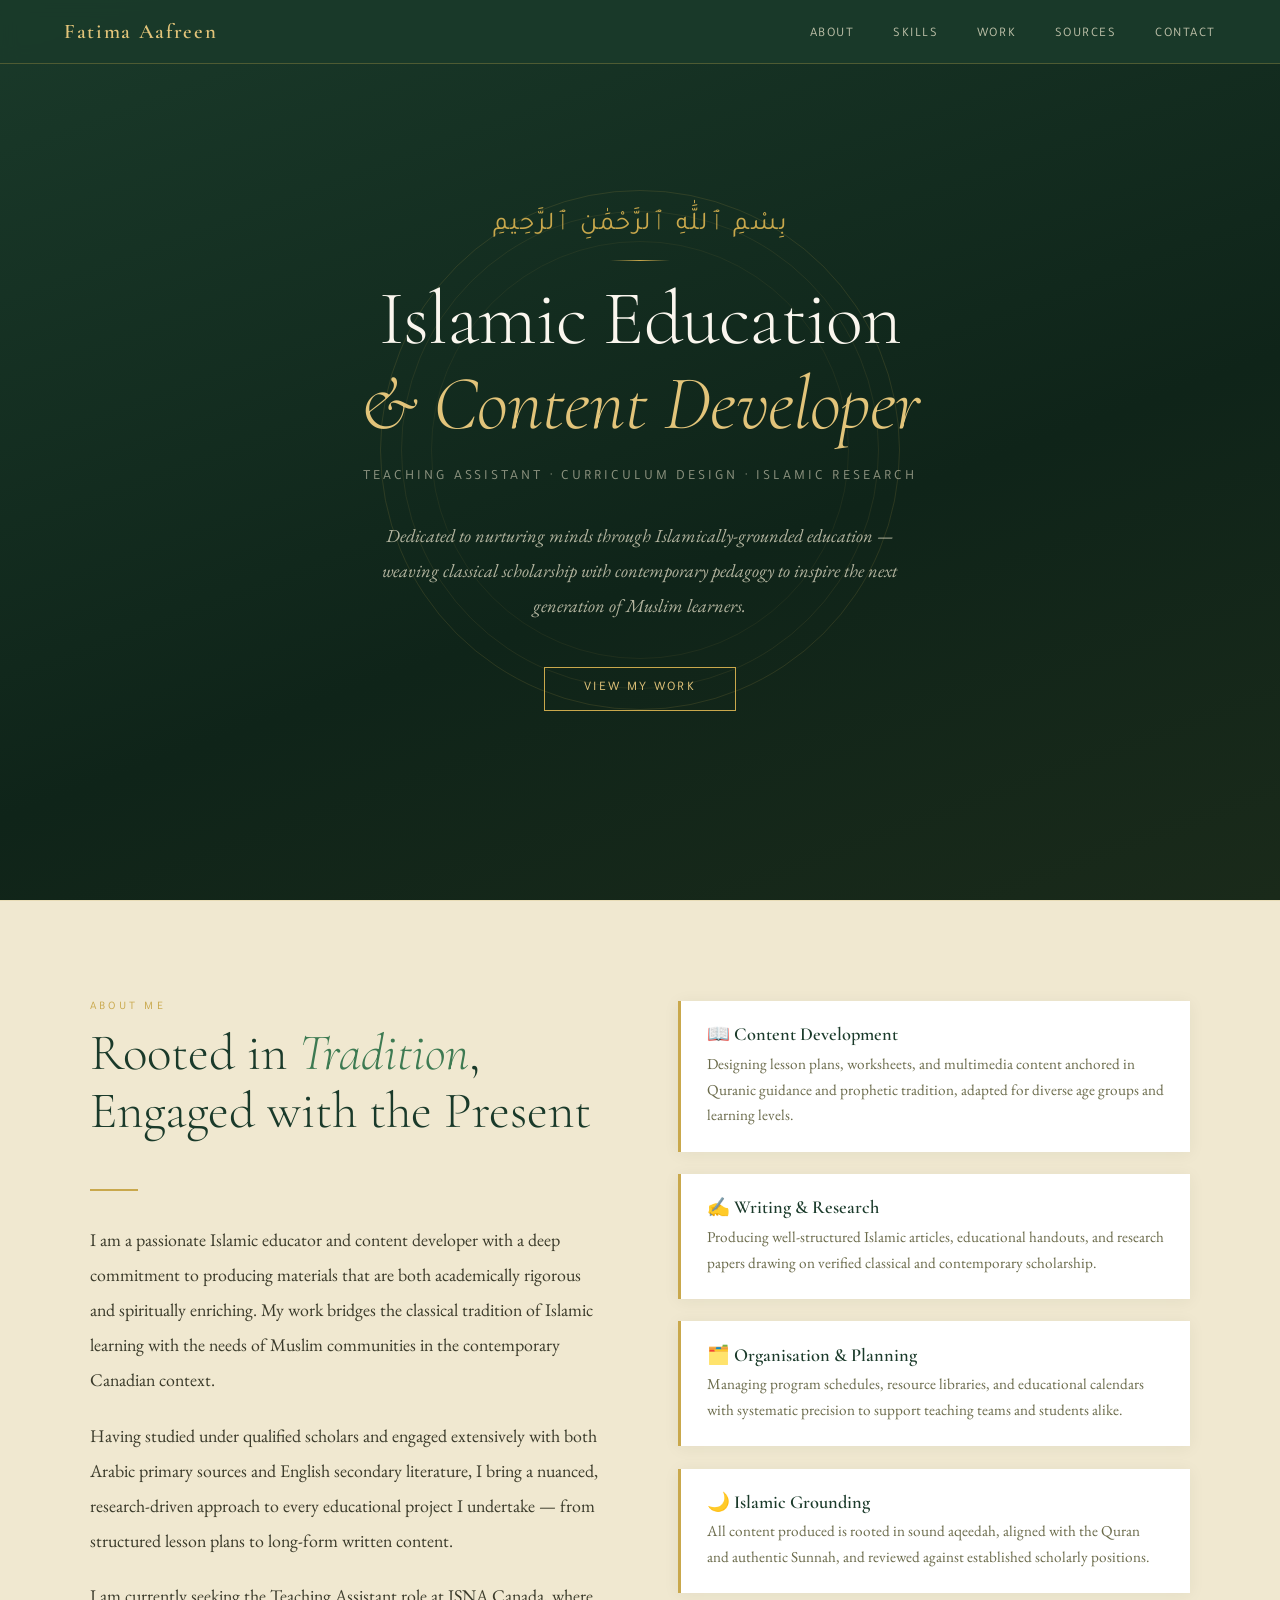
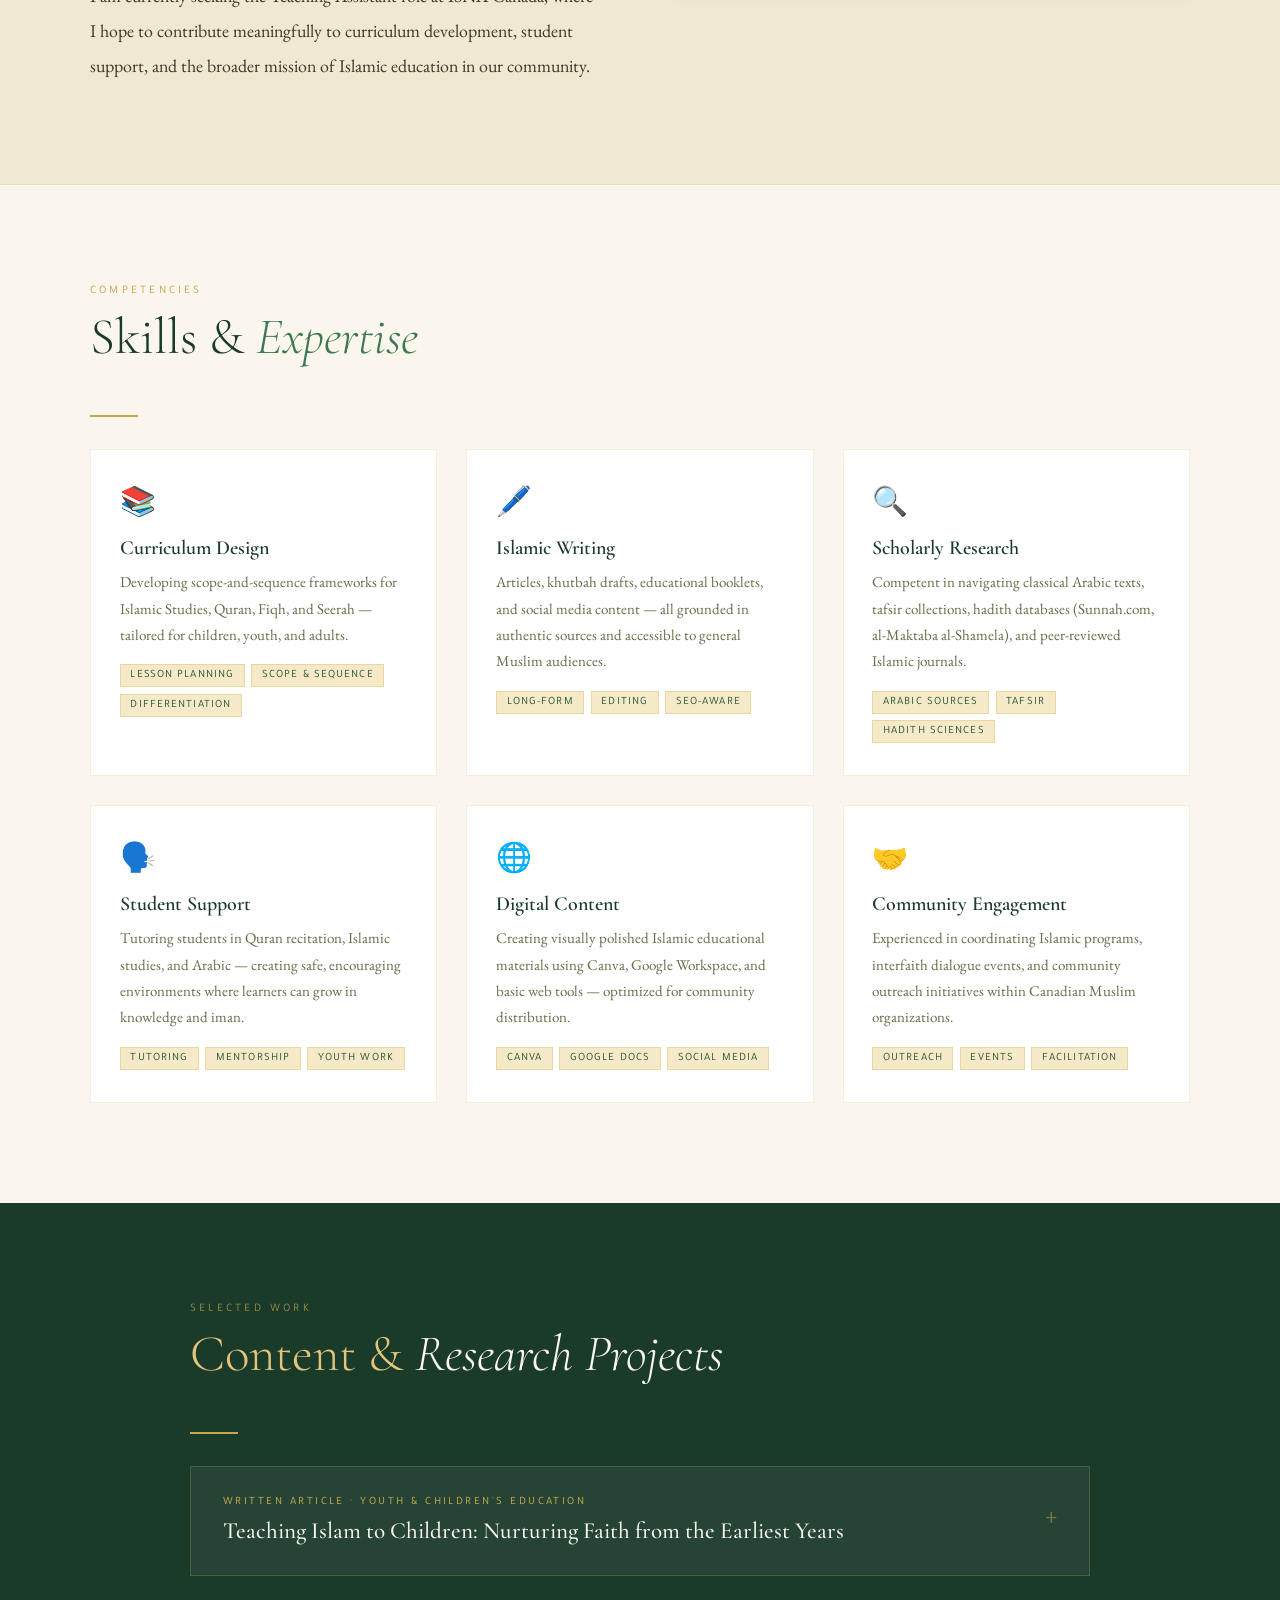
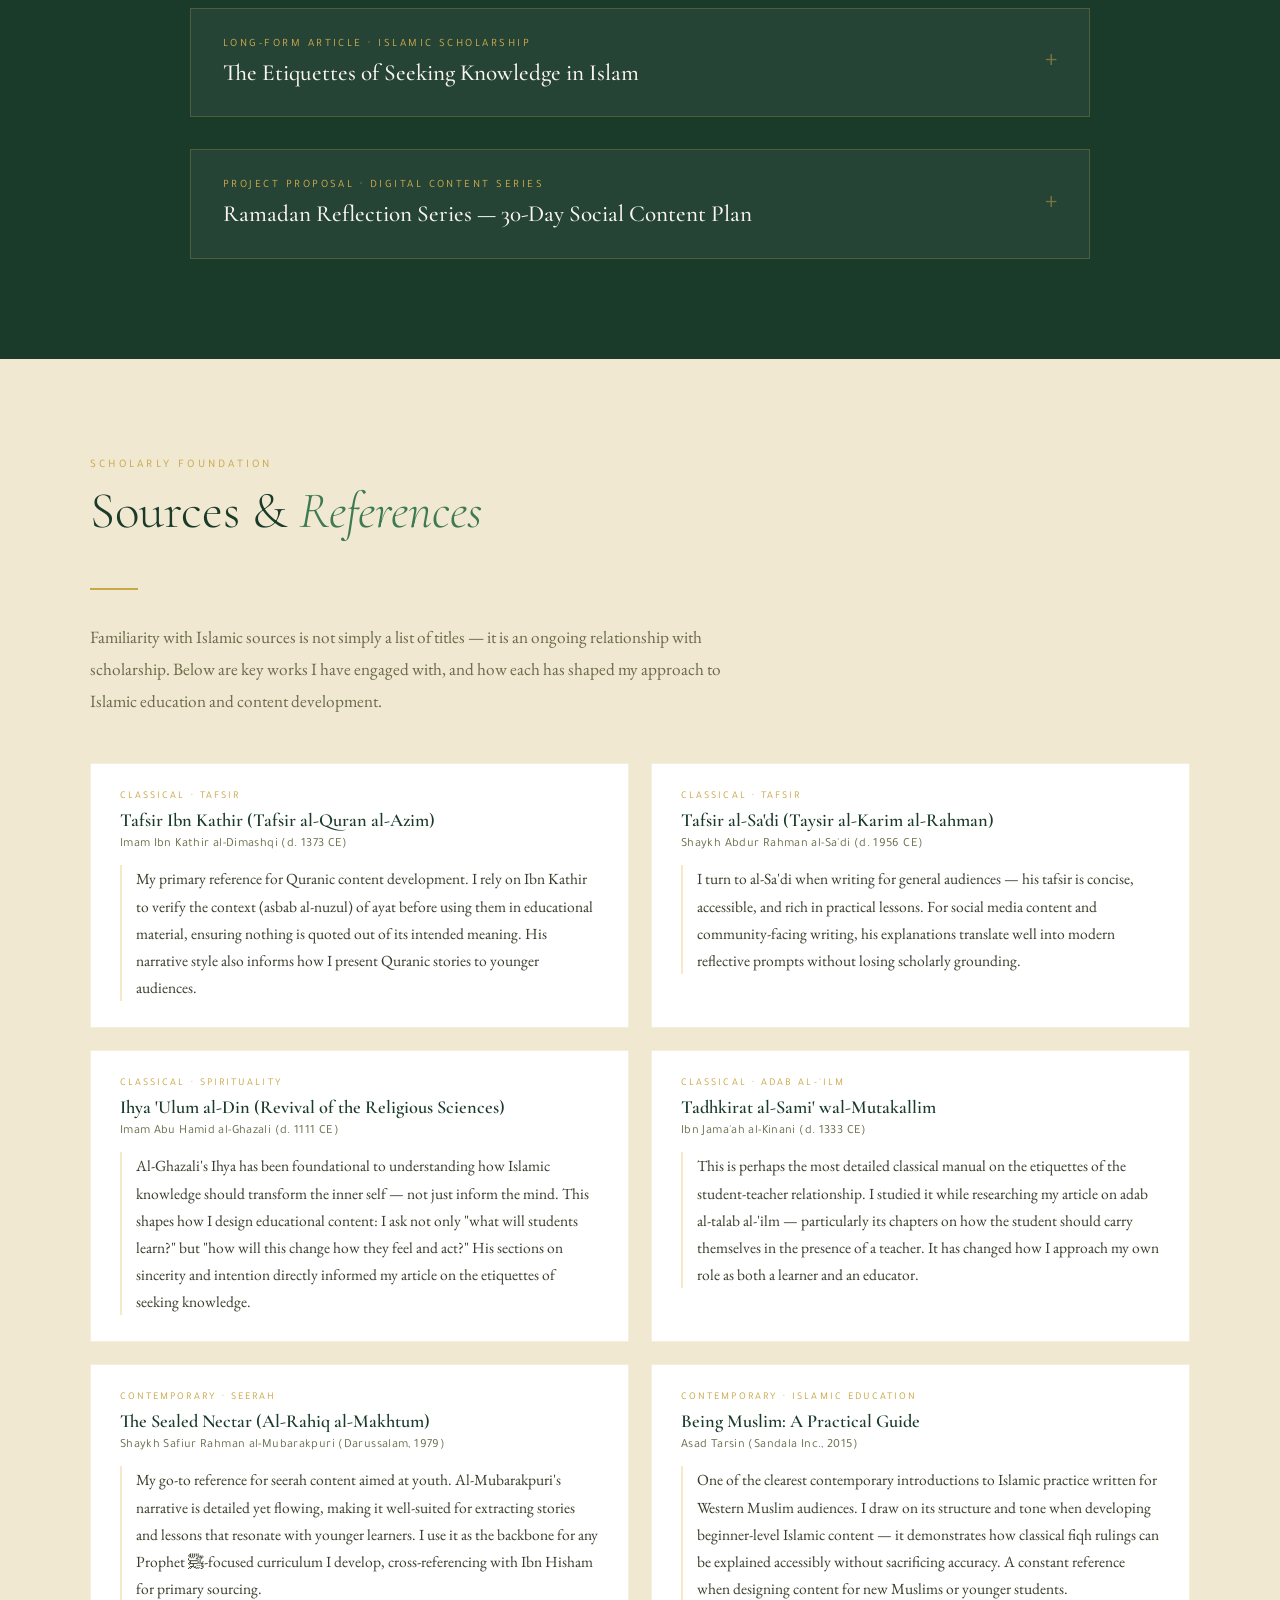
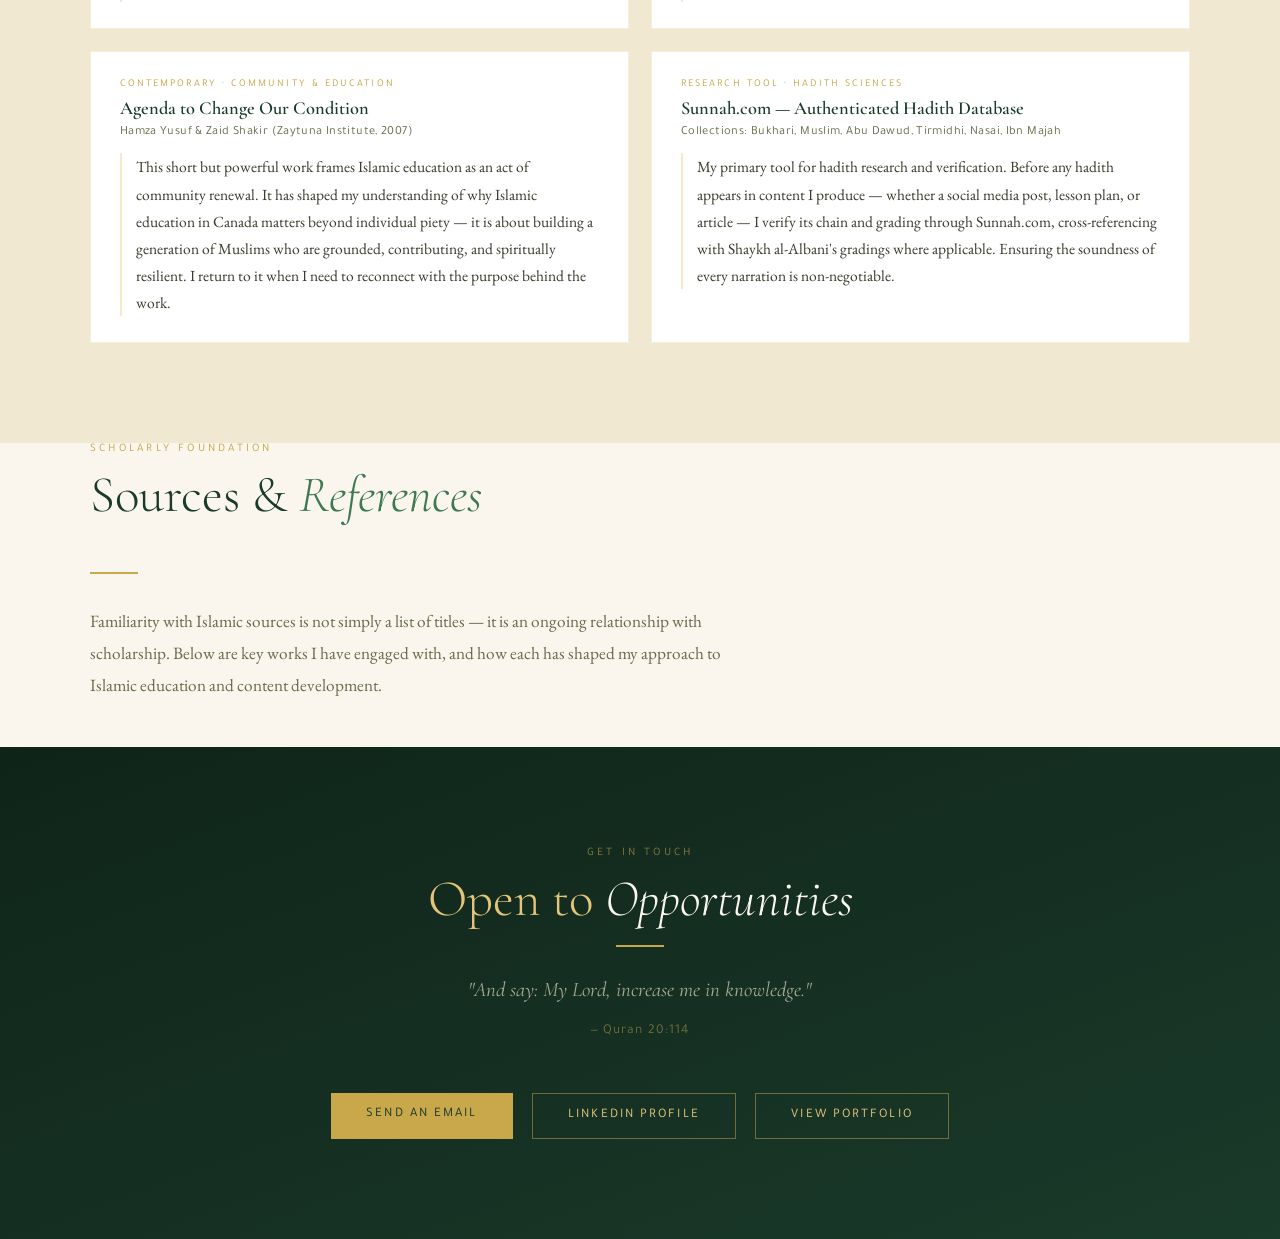
==== commit 58687d33: "fix scroll inside card" ====
--- a/index.html
+++ b/index.html
@@ -911,11 +911,16 @@
     }
     .proj-card.open .proj-toggle { transform: rotate(45deg); color: var(--gold); }
     .proj-body {
-      max-height: 0;
+      height: 0;
       overflow: hidden;
-      transition: max-height 0.5s cubic-bezier(0.4,0,0.2,1);
-    }
-    .proj-card.open .proj-body { max-height: 1200px; }
+      transition: height 0.5s cubic-bezier(0.4,0,0.2,1);
+    }
+    .proj-card.open .proj-body {
+      height: auto;
+      max-height: 60vh;
+      overflow-y: auto;
+      -webkit-overflow-scrolling: touch;
+    }
     .proj-inner {
       padding: 0 2rem 2rem;
       border-top: 1px solid rgba(201,168,76,0.15);
@@ -1227,7 +1232,6 @@
       background: white;
       border: 1px solid rgba(201,168,76,0.2);
       padding: 1.6rem 1.8rem;
-      position: relative;
       transition: box-shadow 0.25s, transform 0.25s;
     }
     .studied-card:hover {
@@ -1265,8 +1269,19 @@
       border-left: 2px solid var(--gold-pale);
       padding-left: 0.9rem;
     }
-    @media(max-width: 700px) {
-      .studied-grid { grid-template-columns: 1fr; }
+    @media (max-width: 700px) {
+      .studied-grid {
+        grid-template-columns: 1fr;
+        gap: 1rem;
+      }
+      .studied-card {
+        transform: none !important;
+        padding: 1.2rem 1.3rem;
+      }
+      .studied-card:hover {
+        box-shadow: none;
+        transform: none !important;
+      }
     }
   </style>
 
@@ -1285,75 +1300,74 @@
       <div class="studied-card-type">Classical · Tafsir</div>
       <div class="studied-card-title">Tafsir Ibn Kathir (Tafsir al-Quran al-Azim)</div>
       <div class="studied-card-author">Imam Ibn Kathir al-Dimashqi (d. 1373 CE)</div>
-      <div class="studied-card-note">
-        My primary reference for Quranic content development. I rely on Ibn Kathir to verify the context (asbab al-nuzul) of ayat before using them in educational material, ensuring nothing is quoted out of its intended meaning. His narrative style also informs how I present Quranic stories to younger audiences.
-      </div>
+      <div class="studied-card-note">My primary reference for Quranic content development. I rely on Ibn Kathir to verify the context (asbab al-nuzul) of ayat before using them in educational material, ensuring nothing is quoted out of its intended meaning. His narrative style also informs how I present Quranic stories to younger audiences.</div>
     </div>
 
     <div class="studied-card">
       <div class="studied-card-type">Classical · Tafsir</div>
       <div class="studied-card-title">Tafsir al-Sa'di (Taysir al-Karim al-Rahman)</div>
       <div class="studied-card-author">Shaykh Abdur Rahman al-Sa'di (d. 1956 CE)</div>
-      <div class="studied-card-note">
-        I turn to al-Sa'di when writing for general audiences — his tafsir is concise, accessible, and rich in practical lessons. For social media content and community-facing writing, his explanations translate well into modern reflective prompts without losing scholarly grounding.
-      </div>
+      <div class="studied-card-note">I turn to al-Sa'di when writing for general audiences — his tafsir is concise, accessible, and rich in practical lessons. For social media content and community-facing writing, his explanations translate well into modern reflective prompts without losing scholarly grounding.</div>
     </div>
 
     <div class="studied-card">
       <div class="studied-card-type">Classical · Spirituality</div>
       <div class="studied-card-title">Ihya 'Ulum al-Din (Revival of the Religious Sciences)</div>
       <div class="studied-card-author">Imam Abu Hamid al-Ghazali (d. 1111 CE)</div>
-      <div class="studied-card-note">
-        Al-Ghazali's Ihya has been foundational to understanding how Islamic knowledge should transform the inner self — not just inform the mind. This shapes how I design educational content: I ask not only "what will students learn?" but "how will this change how they feel and act?" His sections on sincerity and intention directly informed my article on the etiquettes of seeking knowledge.
-      </div>
+      <div class="studied-card-note">Al-Ghazali's Ihya has been foundational to understanding how Islamic knowledge should transform the inner self — not just inform the mind. This shapes how I design educational content: I ask not only "what will students learn?" but "how will this change how they feel and act?" His sections on sincerity and intention directly informed my article on the etiquettes of seeking knowledge.</div>
     </div>
 
     <div class="studied-card">
       <div class="studied-card-type">Classical · Adab al-'Ilm</div>
       <div class="studied-card-title">Tadhkirat al-Sami' wal-Mutakallim</div>
       <div class="studied-card-author">Ibn Jama'ah al-Kinani (d. 1333 CE)</div>
-      <div class="studied-card-note">
-        This is perhaps the most detailed classical manual on the etiquettes of the student-teacher relationship. I studied it while researching my article on adab al-talab al-'ilm and found it transformative — particularly its chapters on how the student should carry themselves in the presence of a teacher. It has changed how I approach my own role as both a learner and an educator.
-      </div>
+      <div class="studied-card-note">This is perhaps the most detailed classical manual on the etiquettes of the student-teacher relationship. I studied it while researching my article on adab al-talab al-'ilm — particularly its chapters on how the student should carry themselves in the presence of a teacher. It has changed how I approach my own role as both a learner and an educator.</div>
     </div>
 
     <div class="studied-card">
       <div class="studied-card-type">Contemporary · Seerah</div>
       <div class="studied-card-title">The Sealed Nectar (Al-Rahiq al-Makhtum)</div>
       <div class="studied-card-author">Shaykh Safiur Rahman al-Mubarakpuri (Darussalam, 1979)</div>
-      <div class="studied-card-note">
-        My go-to reference for seerah content aimed at youth. Al-Mubarakpuri's narrative is detailed yet flowing, making it well-suited for extracting stories and lessons that resonate with younger learners. I use it as the backbone for any Prophet ﷺ-focused curriculum I develop, cross-referencing with Ibn Hisham for primary sourcing.
-      </div>
+      <div class="studied-card-note">My go-to reference for seerah content aimed at youth. Al-Mubarakpuri's narrative is detailed yet flowing, making it well-suited for extracting stories and lessons that resonate with younger learners. I use it as the backbone for any Prophet ﷺ-focused curriculum I develop, cross-referencing with Ibn Hisham for primary sourcing.</div>
     </div>
 
     <div class="studied-card">
       <div class="studied-card-type">Contemporary · Islamic Education</div>
       <div class="studied-card-title">Being Muslim: A Practical Guide</div>
       <div class="studied-card-author">Asad Tarsin (Sandala Inc., 2015)</div>
-      <div class="studied-card-note">
-        One of the clearest contemporary introductions to Islamic practice written for Western Muslim audiences. I draw on its structure and tone when developing beginner-level Islamic content — it demonstrates how classical fiqh rulings can be explained accessibly without sacrificing accuracy. A constant reference when designing content for new Muslims or younger students encountering formal Islamic practice for the first time.
-      </div>
+      <div class="studied-card-note">One of the clearest contemporary introductions to Islamic practice written for Western Muslim audiences. I draw on its structure and tone when developing beginner-level Islamic content — it demonstrates how classical fiqh rulings can be explained accessibly without sacrificing accuracy. A constant reference when designing content for new Muslims or younger students.</div>
     </div>
 
     <div class="studied-card">
       <div class="studied-card-type">Contemporary · Community & Education</div>
       <div class="studied-card-title">Agenda to Change Our Condition</div>
       <div class="studied-card-author">Hamza Yusuf & Zaid Shakir (Zaytuna Institute, 2007)</div>
-      <div class="studied-card-note">
-        This short but powerful work frames Islamic education as an act of community renewal. It has shaped my understanding of why Islamic education in Canada matters beyond individual piety — it is about building a generation of Muslims who are grounded, contributing, and spiritually resilient. I return to it when I need to reconnect with the purpose behind the work.
-      </div>
+      <div class="studied-card-note">This short but powerful work frames Islamic education as an act of community renewal. It has shaped my understanding of why Islamic education in Canada matters beyond individual piety — it is about building a generation of Muslims who are grounded, contributing, and spiritually resilient. I return to it when I need to reconnect with the purpose behind the work.</div>
     </div>
 
     <div class="studied-card">
       <div class="studied-card-type">Research Tool · Hadith Sciences</div>
       <div class="studied-card-title">Sunnah.com — Authenticated Hadith Database</div>
       <div class="studied-card-author">Collections: Bukhari, Muslim, Abu Dawud, Tirmidhi, Nasai, Ibn Majah</div>
-      <div class="studied-card-note">
-        My primary tool for hadith research and verification. Before any hadith appears in content I produce — whether a social media post, lesson plan, or article — I verify its chain and grading through Sunnah.com, cross-referencing with Shaykh al-Albani's gradings where applicable. Ensuring the soundness of every narration is a non-negotiable part of my content process.
-      </div>
+      <div class="studied-card-note">My primary tool for hadith research and verification. Before any hadith appears in content I produce — whether a social media post, lesson plan, or article — I verify its chain and grading through Sunnah.com, cross-referencing with Shaykh al-Albani's gradings where applicable. Ensuring the soundness of every narration is non-negotiable.</div>
     </div>
 
   </div>
+</section>
+
+  <div style="max-width:1100px;margin:0 auto;">
+    <div class="section-label">Scholarly Foundation</div>
+    <h2 class="section-title">Sources &amp; <em>References</em></h2>
+    <div class="gold-rule"></div>
+    <p style="font-family:'EB Garamond',serif;font-size:1.08rem;line-height:1.85;color:var(--text-soft);max-width:680px;margin-bottom:2.8rem;">
+      Familiarity with Islamic sources is not simply a list of titles — it is an ongoing relationship with scholarship. Below are key works I have engaged with, and how each has shaped my approach to Islamic education and content development.
+    </p>
+  </div>
+
+  <div class="studied-grid">
+
+  </div>
+
 </section>
 
 <!-- CONTACT -->
@@ -1366,12 +1380,8 @@
     <span style="font-size:0.85rem;letter-spacing:0.08em;font-style:normal;font-family:'Tajawal',sans-serif;color:rgba(201,168,76,0.5);">— Quran 20:114</span>
   </p>
   <div class="contact-links">
-    <a href="/cdn-cgi/l/email-protection#513030372334343f373025383c307f616411363c30383d7f323e3c" class="contact-btn contact-btn-primary">Send an Email</a>
+    <a href="/cdn-cgi/l/email-protection#96f7f7f0e4f3f3f8f0f7e2fffbf7b8a6a3d6f1fbf7fffab8f5f9fb" class="contact-btn contact-btn-primary">Send an Email</a>
     <a href="https://www.linkedin.com/in/fatimaaafreen/" target="_blank" class="contact-btn contact-btn-secondary">LinkedIn Profile</a>
     <a href="#portfolio" class="contact-btn contact-btn-secondary">View Portfolio</a>
   </div>
-</section>
-
-<!-- FOOTER -->
-<footer>
-  <div class="footer-t+</section>
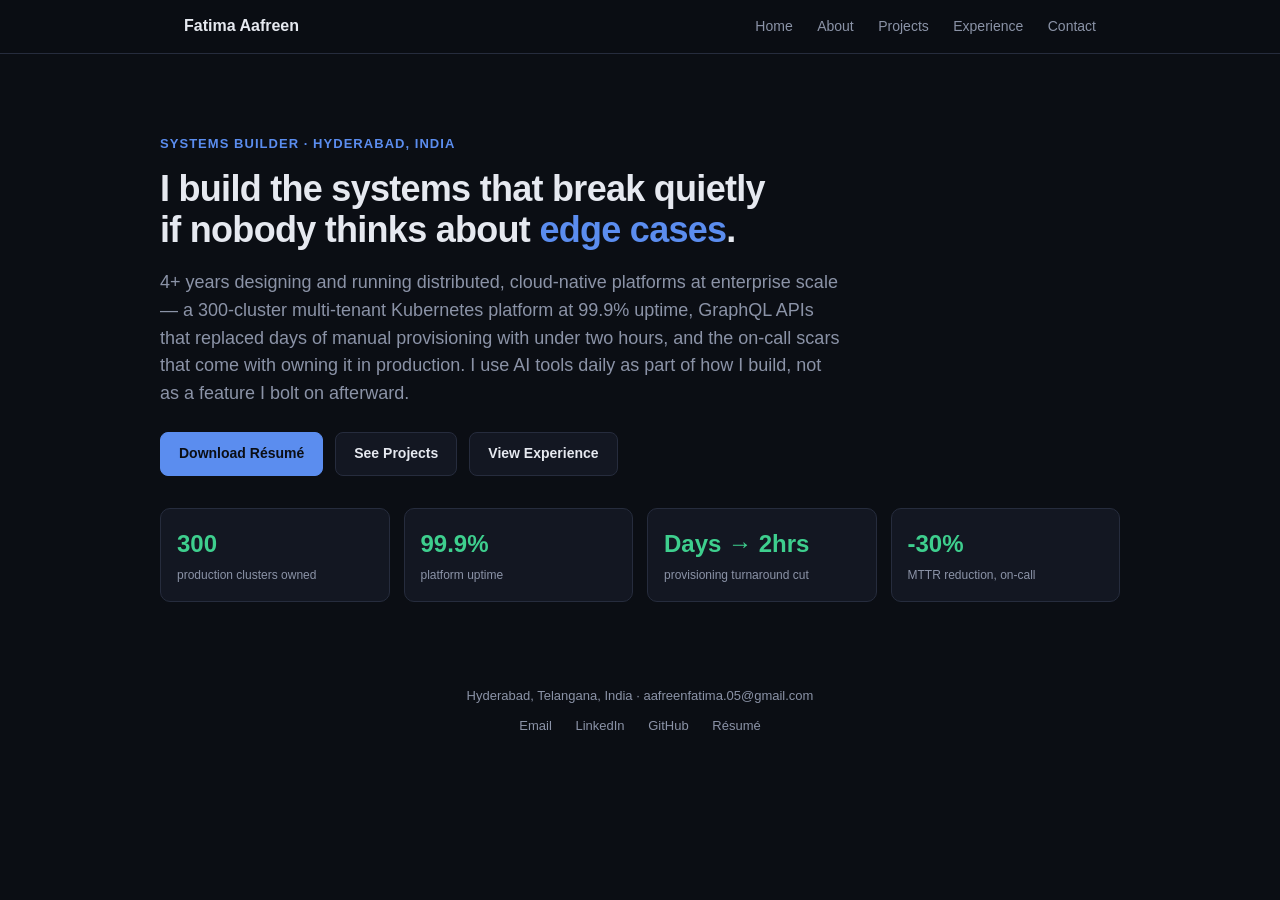
==== commit eefa13b4: "portfolio init code" ====
--- a/index.html
+++ b/index.html
@@ -2,1386 +2,59 @@
 <html lang="en">
 <head>
   <meta charset="UTF-8" />
-  <meta name="viewport" content="width=device-width, initial-scale=1.0"/>
-  <title>Fatima Aafreen | Islamic Education & Content Development</title>
-  <link href="https://fonts.googleapis.com/css2?family=Cormorant+Garamond:ital,wght@0,300;0,400;0,600;1,300;1,400&family=Tajawal:wght@300;400;500&family=EB+Garamond:ital,wght@0,400;0,500;1,400&display=swap" rel="stylesheet">
-  <style>
-    :root {
-      --emerald: #1a3a2a;
-      --emerald-mid: #2d5a3d;
-      --emerald-light: #3d7a52;
-      --gold: #c9a84c;
-      --gold-light: #e2c47a;
-      --gold-pale: #f5e9c8;
-      --cream: #faf6ee;
-      --parchment: #f0e8d0;
-      --text-dark: #1a1a14;
-      --text-mid: #3a3a2a;
-      --text-soft: #6a6a4a;
-    }
-
-    *, *::before, *::after { margin: 0; padding: 0; box-sizing: border-box; }
-
-    html { scroll-behavior: smooth; }
-
-    body {
-      background: var(--cream);
-      color: var(--text-dark);
-      font-family: 'EB Garamond', serif;
-      overflow-x: hidden;
-    }
-
-    /* ── Geometric Pattern SVG background ── */
-    body::before {
-      content: '';
-      position: fixed;
-      inset: 0;
-      background-image: url("data:image/svg+xml,%3Csvg xmlns='http://www.w3.org/2000/svg' width='80' height='80'%3E%3Cg fill='none' stroke='%23c9a84c' stroke-width='0.4' opacity='0.18'%3E%3Cpolygon points='40,2 55,15 55,35 40,48 25,35 25,15'/%3E%3Cpolygon points='40,10 50,20 50,32 40,42 30,32 30,20'/%3E%3Cline x1='40' y1='2' x2='40' y2='78'/%3E%3Cline x1='2' y1='40' x2='78' y2='40'/%3E%3Cline x1='15' y1='15' x2='65' y2='65'/%3E%3Cline x1='65' y1='15' x2='15' y2='65'/%3E%3C/g%3E%3C/svg%3E");
-      pointer-events: none;
-      z-index: 0;
-    }
-
-    /* ── NAV ── */
-    nav {
-      position: fixed;
-      top: 0; left: 0; right: 0;
-      z-index: 100;
-      background: rgba(26,58,42,0.97);
-      backdrop-filter: blur(8px);
-      border-bottom: 1px solid rgba(201,168,76,0.3);
-      display: flex;
-      justify-content: space-between;
-      align-items: center;
-      padding: 0 5vw;
-      height: 64px;
-    }
-
-    .nav-logo {
-      font-family: 'Cormorant Garamond', serif;
-      font-size: 1.3rem;
-      font-weight: 600;
-      color: var(--gold-light);
-      letter-spacing: 0.08em;
-      text-decoration: none;
-    }
-
-    .nav-links {
-      display: flex;
-      gap: 2.4rem;
-      list-style: none;
-    }
-
-    .nav-links a {
-      font-family: 'Tajawal', sans-serif;
-      font-size: 0.82rem;
-      font-weight: 400;
-      letter-spacing: 0.12em;
-      text-transform: uppercase;
-      color: rgba(242,235,210,0.75);
-      text-decoration: none;
-      transition: color 0.2s;
-    }
-
-    .nav-links a:hover { color: var(--gold-light); }
-
-    /* ── HERO ── */
-    #hero {
-      position: relative;
-      z-index: 1;
-      min-height: 100vh;
-      display: flex;
-      align-items: center;
-      justify-content: center;
-      background: linear-gradient(160deg, var(--emerald) 0%, #0f2419 60%, #1a2a1a 100%);
-      overflow: hidden;
-      padding: 100px 5vw 80px;
-    }
-
-    .hero-ornament {
-      position: absolute;
-      width: 520px;
-      height: 520px;
-      border-radius: 50%;
-      border: 1px solid rgba(201,168,76,0.15);
-      top: 50%;
-      left: 50%;
-      transform: translate(-50%, -50%);
-      animation: rotateSlow 60s linear infinite;
-    }
-
-    .hero-ornament::before {
-      content: '';
-      position: absolute;
-      inset: 20px;
-      border-radius: 50%;
-      border: 1px solid rgba(201,168,76,0.1);
-    }
-
-    .hero-ornament::after {
-      content: '';
-      position: absolute;
-      inset: 50px;
-      border-radius: 50%;
-      border: 1px solid rgba(201,168,76,0.08);
-    }
-
-    @keyframes rotateSlow { to { transform: translate(-50%, -50%) rotate(360deg); } }
-
-    .hero-content {
-      position: relative;
-      z-index: 2;
-      text-align: center;
-      max-width: 780px;
-    }
-
-    .hero-bismillah {
-      font-family: 'Tajawal', sans-serif;
-      font-size: 1.6rem;
-      color: var(--gold);
-      letter-spacing: 0.05em;
-      margin-bottom: 1.2rem;
-      opacity: 0;
-      animation: fadeUp 0.9s ease forwards 0.2s;
-    }
-
-    .hero-divider {
-      width: 60px;
-      height: 1px;
-      background: linear-gradient(90deg, transparent, var(--gold), transparent);
-      margin: 1rem auto;
-      opacity: 0;
-      animation: fadeUp 0.9s ease forwards 0.4s;
-    }
-
-    .hero-title {
-      font-family: 'Cormorant Garamond', serif;
-      font-size: clamp(2.8rem, 6vw, 5rem);
-      font-weight: 300;
-      line-height: 1.1;
-      color: var(--cream);
-      letter-spacing: -0.01em;
-      opacity: 0;
-      animation: fadeUp 0.9s ease forwards 0.5s;
-    }
-
-    .hero-title em {
-      font-style: italic;
-      color: var(--gold-light);
-    }
-
-    .hero-subtitle {
-      font-family: 'Tajawal', sans-serif;
-      font-size: 0.88rem;
-      letter-spacing: 0.22em;
-      text-transform: uppercase;
-      color: rgba(242,235,210,0.55);
-      margin-top: 1.4rem;
-      opacity: 0;
-      animation: fadeUp 0.9s ease forwards 0.7s;
-    }
-
-    .hero-bio {
-      font-family: 'EB Garamond', serif;
-      font-size: 1.15rem;
-      font-style: italic;
-      line-height: 1.9;
-      color: rgba(242,235,210,0.72);
-      max-width: 560px;
-      margin: 2rem auto 0;
-      opacity: 0;
-      animation: fadeUp 0.9s ease forwards 0.9s;
-    }
-
-    .hero-cta {
-      display: inline-block;
-      margin-top: 2.8rem;
-      padding: 0.8rem 2.4rem;
-      border: 1px solid var(--gold);
-      color: var(--gold-light);
-      font-family: 'Tajawal', sans-serif;
-      font-size: 0.82rem;
-      letter-spacing: 0.18em;
-      text-transform: uppercase;
-      text-decoration: none;
-      transition: background 0.25s, color 0.25s;
-      opacity: 0;
-      animation: fadeUp 0.9s ease forwards 1.1s;
-    }
-
-    .hero-cta:hover {
-      background: var(--gold);
-      color: var(--emerald);
-    }
-
-    @keyframes fadeUp {
-      from { opacity: 0; transform: translateY(22px); }
-      to   { opacity: 1; transform: translateY(0); }
-    }
-
-    /* ── SECTIONS COMMON ── */
-    section {
-      position: relative;
-      z-index: 1;
-      padding: 100px 5vw;
-    }
-
-    .section-label {
-      font-family: 'Tajawal', sans-serif;
-      font-size: 0.72rem;
-      letter-spacing: 0.28em;
-      text-transform: uppercase;
-      color: var(--gold);
-      margin-bottom: 0.6rem;
-    }
-
-    .section-title {
-      font-family: 'Cormorant Garamond', serif;
-      font-size: clamp(2rem, 4vw, 3.2rem);
-      font-weight: 300;
-      line-height: 1.15;
-      color: var(--emerald);
-      margin-bottom: 3rem;
-    }
-
-    .section-title em {
-      font-style: italic;
-      color: var(--emerald-light);
-    }
-
-    .gold-rule {
-      width: 48px;
-      height: 2px;
-      background: var(--gold);
-      margin-bottom: 2rem;
-    }
-
-    /* ── ABOUT ── */
-    #about {
-      background: var(--parchment);
-      border-top: 1px solid rgba(201,168,76,0.2);
-      border-bottom: 1px solid rgba(201,168,76,0.2);
-    }
-
-    .about-grid {
-      display: grid;
-      grid-template-columns: 1fr 1fr;
-      gap: 6vw;
-      align-items: start;
-      max-width: 1100px;
-      margin: 0 auto;
-    }
-
-    .about-text p {
-      font-size: 1.12rem;
-      line-height: 1.95;
-      color: var(--text-mid);
-      margin-bottom: 1.3rem;
-    }
-
-    .about-text p:last-child { margin-bottom: 0; }
-
-    .about-pillars {
-      display: flex;
-      flex-direction: column;
-      gap: 1.4rem;
-    }
-
-    .pillar {
-      padding: 1.4rem 1.6rem;
-      background: white;
-      border-left: 3px solid var(--gold);
-      box-shadow: 0 2px 16px rgba(26,58,42,0.06);
-    }
-
-    .pillar-title {
-      font-family: 'Cormorant Garamond', serif;
-      font-size: 1.15rem;
-      font-weight: 600;
-      color: var(--emerald);
-      margin-bottom: 0.4rem;
-    }
-
-    .pillar-text {
-      font-size: 0.95rem;
-      line-height: 1.7;
-      color: var(--text-soft);
-    }
-
-    /* ── SKILLS ── */
-    #skills {
-      background: var(--cream);
-    }
-
-    .skills-grid {
-      display: grid;
-      grid-template-columns: repeat(3, 1fr);
-      gap: 1.8rem;
-      max-width: 1100px;
-      margin: 0 auto;
-    }
-
-    .skill-card {
-      background: white;
-      padding: 2rem 1.8rem;
-      border: 1px solid rgba(201,168,76,0.2);
-      position: relative;
-      overflow: hidden;
-      transition: transform 0.25s, box-shadow 0.25s;
-    }
-
-    .skill-card::before {
-      content: '';
-      position: absolute;
-      bottom: 0; left: 0; right: 0;
-      height: 3px;
-      background: linear-gradient(90deg, var(--emerald), var(--gold));
-      transform: scaleX(0);
-      transform-origin: left;
-      transition: transform 0.3s;
-    }
-
-    .skill-card:hover { transform: translateY(-4px); box-shadow: 0 12px 40px rgba(26,58,42,0.1); }
-    .skill-card:hover::before { transform: scaleX(1); }
-
-    .skill-icon {
-      font-size: 1.8rem;
-      margin-bottom: 1rem;
-    }
-
-    .skill-name {
-      font-family: 'Cormorant Garamond', serif;
-      font-size: 1.25rem;
-      font-weight: 600;
-      color: var(--emerald);
-      margin-bottom: 0.6rem;
-    }
-
-    .skill-desc {
-      font-size: 0.94rem;
-      line-height: 1.75;
-      color: var(--text-soft);
-    }
-
-    .skill-tags {
-      display: flex;
-      flex-wrap: wrap;
-      gap: 0.4rem;
-      margin-top: 1rem;
-    }
-
-    .tag {
-      font-family: 'Tajawal', sans-serif;
-      font-size: 0.7rem;
-      letter-spacing: 0.1em;
-      text-transform: uppercase;
-      padding: 0.25rem 0.6rem;
-      background: var(--gold-pale);
-      color: var(--emerald-mid);
-      border: 1px solid rgba(201,168,76,0.3);
-    }
-
-    /* ── PORTFOLIO ── */
-    #portfolio {
-      background: var(--emerald);
-      color: var(--cream);
-    }
-
-    #portfolio .section-title { color: var(--gold-light); }
-    #portfolio .section-label { color: rgba(201,168,76,0.7); }
-
-    .portfolio-grid {
-      display: grid;
-      grid-template-columns: repeat(2, 1fr);
-      gap: 2rem;
-      max-width: 1100px;
-      margin: 0 auto;
-    }
-
-    .portfolio-card {
-      background: rgba(255,255,255,0.05);
-      border: 1px solid rgba(201,168,76,0.2);
-      padding: 2.2rem 2rem;
-      position: relative;
-      transition: background 0.25s;
-    }
-
-    .portfolio-card:hover { background: rgba(255,255,255,0.08); }
-
-    .portfolio-card-type {
-      font-family: 'Tajawal', sans-serif;
-      font-size: 0.7rem;
-      letter-spacing: 0.22em;
-      text-transform: uppercase;
-      color: var(--gold);
-      margin-bottom: 0.8rem;
-    }
-
-    .portfolio-card-title {
-      font-family: 'Cormorant Garamond', serif;
-      font-size: 1.4rem;
-      font-weight: 500;
-      color: var(--cream);
-      margin-bottom: 0.8rem;
-      line-height: 1.3;
-    }
-
-    .portfolio-card-desc {
-      font-size: 0.97rem;
-      line-height: 1.8;
-      color: rgba(242,235,210,0.68);
-    }
-
-    .portfolio-card-meta {
-      display: flex;
-      align-items: center;
-      gap: 1rem;
-      margin-top: 1.4rem;
-      padding-top: 1.2rem;
-      border-top: 1px solid rgba(201,168,76,0.15);
-    }
-
-    .meta-dot {
-      width: 6px;
-      height: 6px;
-      background: var(--gold);
-      border-radius: 50%;
-      flex-shrink: 0;
-    }
-
-    .meta-text {
-      font-family: 'Tajawal', sans-serif;
-      font-size: 0.78rem;
-      letter-spacing: 0.08em;
-      color: rgba(201,168,76,0.7);
-    }
-
-    /* ── SOURCES ── */
-    #sources {
-      background: var(--parchment);
-    }
-
-    .sources-layout {
-      display: grid;
-      grid-template-columns: 1fr 1fr;
-      gap: 5vw;
-      max-width: 1100px;
-      margin: 0 auto;
-    }
-
-    .source-category h3 {
-      font-family: 'Cormorant Garamond', serif;
-      font-size: 1.3rem;
-      font-weight: 600;
-      color: var(--emerald);
-      margin-bottom: 1.2rem;
-      padding-bottom: 0.6rem;
-      border-bottom: 1px solid rgba(201,168,76,0.3);
-    }
-
-    .source-list {
-      list-style: none;
-      display: flex;
-      flex-direction: column;
-      gap: 0.9rem;
-    }
-
-    .source-list li {
-      display: flex;
-      gap: 0.8rem;
-      align-items: flex-start;
-    }
-
-    .source-list li::before {
-      content: '◆';
-      color: var(--gold);
-      font-size: 0.5rem;
-      margin-top: 0.45rem;
-      flex-shrink: 0;
-    }
-
-    .source-name {
-      font-family: 'EB Garamond', serif;
-      font-size: 1rem;
-      font-style: italic;
-      color: var(--text-dark);
-    }
-
-    .source-author {
-      font-family: 'Tajawal', sans-serif;
-      font-size: 0.78rem;
-      color: var(--text-soft);
-      margin-top: 0.1rem;
-    }
-
-    /* ── CONTACT ── */
-    #contact {
-      background: linear-gradient(160deg, #0f2419 0%, var(--emerald) 100%);
-      text-align: center;
-    }
-
-    #contact .section-title { color: var(--gold-light); }
-    #contact .section-label { color: rgba(201,168,76,0.6); }
-    #contact .gold-rule { margin: 0 auto 2rem; }
-
-    .contact-verse {
-      font-family: 'Cormorant Garamond', serif;
-      font-size: 1.3rem;
-      font-style: italic;
-      color: rgba(242,235,210,0.65);
-      max-width: 560px;
-      margin: 0 auto 3rem;
-      line-height: 1.8;
-    }
-
-    .contact-links {
-      display: flex;
-      justify-content: center;
-      flex-wrap: wrap;
-      gap: 1.2rem;
-    }
-
-    .contact-btn {
-      display: inline-block;
-      padding: 0.85rem 2.2rem;
-      font-family: 'Tajawal', sans-serif;
-      font-size: 0.82rem;
-      letter-spacing: 0.16em;
-      text-transform: uppercase;
-      text-decoration: none;
-      transition: all 0.25s;
-    }
-
-    .contact-btn-primary {
-      background: var(--gold);
-      color: var(--emerald);
-    }
-
-    .contact-btn-primary:hover {
-      background: var(--gold-light);
-    }
-
-    .contact-btn-secondary {
-      border: 1px solid rgba(201,168,76,0.5);
-      color: var(--gold-light);
-    }
-
-    .contact-btn-secondary:hover {
-      border-color: var(--gold);
-      background: rgba(201,168,76,0.08);
-    }
-
-    /* ── FOOTER ── */
-    footer {
-      position: relative;
-      z-index: 1;
-      background: #080f0a;
-      padding: 2rem 5vw;
-      display: flex;
-      justify-content: space-between;
-      align-items: center;
-      border-top: 1px solid rgba(201,168,76,0.12);
-    }
-
-    .footer-text {
-      font-family: 'Tajawal', sans-serif;
-      font-size: 0.78rem;
-      color: rgba(242,235,210,0.35);
-      letter-spacing: 0.06em;
-    }
-
-    .footer-arabic {
-      font-family: 'Tajawal', sans-serif;
-      font-size: 1rem;
-      color: rgba(201,168,76,0.4);
-    }
-
-    /* ── HAMBURGER MENU ── */
-    .nav-hamburger {
-      display: none;
-      flex-direction: column;
-      justify-content: center;
-      gap: 5px;
-      width: 36px;
-      height: 36px;
-      cursor: pointer;
-      background: none;
-      border: none;
-      padding: 4px;
-      z-index: 200;
-    }
-    .nav-hamburger span {
-      display: block;
-      width: 100%;
-      height: 1.5px;
-      background: var(--gold-light);
-      transition: transform 0.3s, opacity 0.3s;
-      transform-origin: center;
-    }
-    .nav-hamburger.open span:nth-child(1) { transform: translateY(6.5px) rotate(45deg); }
-    .nav-hamburger.open span:nth-child(2) { opacity: 0; }
-    .nav-hamburger.open span:nth-child(3) { transform: translateY(-6.5px) rotate(-45deg); }
-
-    /* ── RESPONSIVE ── */
-    @media (max-width: 768px) {
-
-      /* Nav */
-      nav { padding: 0 5vw; height: 58px; }
-      .nav-hamburger { display: flex; }
-      .nav-links {
-        position: fixed;
-        top: 58px; left: 0; right: 0;
-        background: rgba(15,36,25,0.98);
-        backdrop-filter: blur(10px);
-        flex-direction: column;
-        align-items: center;
-        gap: 0;
-        max-height: 0;
-        overflow: hidden;
-        transition: max-height 0.4s ease;
-        border-bottom: 1px solid rgba(201,168,76,0.2);
-      }
-      .nav-links.open { max-height: 400px; }
-      .nav-links li { width: 100%; text-align: center; }
-      .nav-links a {
-        display: block;
-        padding: 1rem 0;
-        font-size: 0.9rem;
-        border-bottom: 1px solid rgba(201,168,76,0.08);
-      }
-
-      /* Hero */
-      #hero { padding: 90px 6vw 60px; min-height: auto; }
-      .hero-ornament { width: 280px; height: 280px; }
-      .hero-bismillah { font-size: 1.3rem; }
-      .hero-bio { font-size: 1rem; }
-      .hero-cta { padding: 0.75rem 1.8rem; }
-
-      /* Sections */
-      section { padding: 64px 6vw; }
-
-      /* About */
-      .about-grid { grid-template-columns: 1fr; gap: 2.4rem; }
-
-      /* Skills */
-      .skills-grid { grid-template-columns: 1fr; gap: 1rem; }
-
-      /* Portfolio project cards */
-      .proj-header { padding: 1.2rem 1.4rem; gap: 1rem; }
-      .proj-title { font-size: 1.2rem; }
-      .proj-inner { padding: 0 1.4rem 1.4rem; padding-top: 1.4rem; }
-      .day-samples { grid-template-columns: 1fr; }
-
-      /* Sources */
-      .studied-grid { grid-template-columns: 1fr; }
-
-      /* Contact */
-      .contact-links { flex-direction: column; align-items: center; gap: 0.8rem; }
-      .contact-btn { width: 100%; max-width: 300px; text-align: center; }
-      .contact-verse { font-size: 1.1rem; }
-
-      /* Footer */
-      footer { flex-direction: column; gap: 0.6rem; text-align: center; padding: 1.6rem 6vw; }
-    }
-
-    @media (max-width: 480px) {
-      .hero-title { font-size: 2.2rem; }
-      .section-title { font-size: 1.8rem; }
-      .hero-subtitle { font-size: 0.75rem; letter-spacing: 0.14em; }
-      .pillar { padding: 1.1rem 1.2rem; }
-      .skill-card { padding: 1.4rem 1.2rem; }
-      .proj-header { flex-wrap: nowrap; }
-      .studied-card { padding: 1.2rem 1.3rem; }
-      nav { height: 54px; }
-      .nav-links { top: 54px; }
-    }
-  </style>
+  <meta name="viewport" content="width=device-width, initial-scale=1.0" />
+  <title>Fatima Aafreen — Systems Builder</title>
+  <meta name="description" content="Fatima Aafreen — engineer building AI-native, enterprise-scale systems." />
+  <link rel="stylesheet" href="styles.css" />
 </head>
 <body>
+  <header class="nav">
+    <div class="wrap">
+      <div class="brand">Fatima Aafreen</div>
+      <nav>
+        <a href="index.html">Home</a>
+        <a href="about.html">About</a>
+        <a href="projects.html">Projects</a>
+        <a href="experience.html">Experience</a>
+        <a href="contact.html">Contact</a>
+      </nav>
+    </div>
+  </header>
 
-<!-- NAV -->
-<nav>
-  <a href="#hero" class="nav-logo">Fatima Aafreen</a>
-  <button class="nav-hamburger" id="hamburger" aria-label="Toggle menu">
-    <span></span><span></span><span></span>
-  </button>
-  <ul class="nav-links" id="navLinks">
-    <li><a href="#about" onclick="closeNav()">About</a></li>
-    <li><a href="#skills" onclick="closeNav()">Skills</a></li>
-    <li><a href="#portfolio" onclick="closeNav()">Work</a></li>
-    <li><a href="#sources" onclick="closeNav()">Sources</a></li>
-    <li><a href="#contact" onclick="closeNav()">Contact</a></li>
-  </ul>
-</nav>
-<script>
-  const hamburger = document.getElementById('hamburger');
-  const navLinks = document.getElementById('navLinks');
-  hamburger.addEventListener('click', () => {
-    hamburger.classList.toggle('open');
-    navLinks.classList.toggle('open');
-  });
-  function closeNav() {
-    hamburger.classList.remove('open');
-    navLinks.classList.remove('open');
-  }
-</script>
+  <main class="page wrap">
+    <section class="hero">
+      <div class="eyebrow">Systems Builder · Hyderabad, India</div>
+      <h1>I build the systems that break quietly<br/>if nobody thinks about <span class="hl">edge cases</span>.</h1>
+      <p class="lede">
+        4+ years designing and running distributed, cloud-native platforms at enterprise
+        scale — a 300-cluster multi-tenant Kubernetes platform at 99.9% uptime, GraphQL
+        APIs that replaced days of manual provisioning with under two hours, and the
+        on-call scars that come with owning it in production. I use AI tools daily as
+        part of how I build, not as a feature I bolt on afterward.
+      </p>
+      <div class="cta-row">
+        <a class="btn primary" href="resume.pdf" target="_blank">Download Résumé</a>
+        <a class="btn ghost" href="projects.html">See Projects</a>
+        <a class="btn ghost" href="experience.html">View Experience</a>
+      </div>
 
-<!-- HERO -->
-<section id="hero">
-  <div class="hero-ornament"></div>
-  <div class="hero-content">
-    <div class="hero-bismillah">بِسْمِ ٱللَّٰهِ ٱلرَّحْمَٰنِ ٱلرَّحِيمِ</div>
-    <div class="hero-divider"></div>
-    <h1 class="hero-title">Islamic Education<br><em>&amp; Content Developer</em></h1>
-    <p class="hero-subtitle">Teaching Assistant · Curriculum Design · Islamic Research</p>
-    <p class="hero-bio">
-      Dedicated to nurturing minds through Islamically-grounded education —
-      weaving classical scholarship with contemporary pedagogy to inspire
-      the next generation of Muslim learners.
-    </p>
-    <a href="#portfolio" class="hero-cta">View My Work</a>
-  </div>
-</section>
+      <div class="stats">
+        <div class="stat"><div class="num">300</div><div class="lab">production clusters owned</div></div>
+        <div class="stat"><div class="num">99.9%</div><div class="lab">platform uptime</div></div>
+        <div class="stat"><div class="num">Days → 2hrs</div><div class="lab">provisioning turnaround cut</div></div>
+        <div class="stat"><div class="num">-30%</div><div class="lab">MTTR reduction, on-call</div></div>
+      </div>
+    </section>
+  </main>
 
-<!-- ABOUT -->
-<section id="about">
-  <div class="about-grid">
-    <div class="about-text">
-      <div class="section-label">About Me</div>
-      <h2 class="section-title">Rooted in <em>Tradition</em>,<br>Engaged with the Present</h2>
-      <div class="gold-rule"></div>
-      <p>
-        I am a passionate Islamic educator and content developer with a deep commitment
-        to producing materials that are both academically rigorous and spiritually enriching.
-        My work bridges the classical tradition of Islamic learning with the needs of Muslim
-        communities in the contemporary Canadian context.
-      </p>
-      <p>
-        Having studied under qualified scholars and engaged extensively with both Arabic
-        primary sources and English secondary literature, I bring a nuanced, research-driven
-        approach to every educational project I undertake — from structured lesson plans
-        to long-form written content.
-      </p>
-      <p>
-        I am currently seeking the Teaching Assistant role at ISNA Canada, where I hope
-        to contribute meaningfully to curriculum development, student support, and the
-        broader mission of Islamic education in our community.
-      </p>
+  <footer class="wrap">
+    <div>Hyderabad, Telangana, India · aafreenfatima.05@gmail.com</div>
+    <div class="links" style="margin-top: 10px;">
+      <a href="mailto:aafreenfatima.05@gmail.com">Email</a>
+      <a href="https://linkedin.com/in/fatimaaafreen" target="_blank">LinkedIn</a>
+      <a href="https://github.com/fatimaaafreen" target="_blank">GitHub</a>
+      <a href="resume.pdf" target="_blank">Résumé</a>
     </div>
-    <div class="about-pillars">
-      <div class="pillar">
-        <div class="pillar-title">📖 Content Development</div>
-        <div class="pillar-text">Designing lesson plans, worksheets, and multimedia content anchored in Quranic guidance and prophetic tradition, adapted for diverse age groups and learning levels.</div>
-      </div>
-      <div class="pillar">
-        <div class="pillar-title">✍️ Writing & Research</div>
-        <div class="pillar-text">Producing well-structured Islamic articles, educational handouts, and research papers drawing on verified classical and contemporary scholarship.</div>
-      </div>
-      <div class="pillar">
-        <div class="pillar-title">🗂️ Organisation & Planning</div>
-        <div class="pillar-text">Managing program schedules, resource libraries, and educational calendars with systematic precision to support teaching teams and students alike.</div>
-      </div>
-      <div class="pillar">
-        <div class="pillar-title">🌙 Islamic Grounding</div>
-        <div class="pillar-text">All content produced is rooted in sound aqeedah, aligned with the Quran and authentic Sunnah, and reviewed against established scholarly positions.</div>
-      </div>
-    </div>
-  </div>
-</section>
-
-<!-- SKILLS -->
-<section id="skills">
-  <div style="max-width:1100px;margin:0 auto;">
-    <div class="section-label">Competencies</div>
-    <h2 class="section-title">Skills &amp; <em>Expertise</em></h2>
-    <div class="gold-rule"></div>
-  </div>
-  <div class="skills-grid">
-    <div class="skill-card">
-      <div class="skill-icon">📚</div>
-      <div class="skill-name">Curriculum Design</div>
-      <div class="skill-desc">Developing scope-and-sequence frameworks for Islamic Studies, Quran, Fiqh, and Seerah — tailored for children, youth, and adults.</div>
-      <div class="skill-tags">
-        <span class="tag">Lesson Planning</span>
-        <span class="tag">Scope & Sequence</span>
-        <span class="tag">Differentiation</span>
-      </div>
-    </div>
-    <div class="skill-card">
-      <div class="skill-icon">🖊️</div>
-      <div class="skill-name">Islamic Writing</div>
-      <div class="skill-desc">Articles, khutbah drafts, educational booklets, and social media content — all grounded in authentic sources and accessible to general Muslim audiences.</div>
-      <div class="skill-tags">
-        <span class="tag">Long-Form</span>
-        <span class="tag">Editing</span>
-        <span class="tag">SEO-aware</span>
-      </div>
-    </div>
-    <div class="skill-card">
-      <div class="skill-icon">🔍</div>
-      <div class="skill-name">Scholarly Research</div>
-      <div class="skill-desc">Competent in navigating classical Arabic texts, tafsir collections, hadith databases (Sunnah.com, al-Maktaba al-Shamela), and peer-reviewed Islamic journals.</div>
-      <div class="skill-tags">
-        <span class="tag">Arabic Sources</span>
-        <span class="tag">Tafsir</span>
-        <span class="tag">Hadith Sciences</span>
-      </div>
-    </div>
-    <div class="skill-card">
-      <div class="skill-icon">🗣️</div>
-      <div class="skill-name">Student Support</div>
-      <div class="skill-desc">Tutoring students in Quran recitation, Islamic studies, and Arabic — creating safe, encouraging environments where learners can grow in knowledge and iman.</div>
-      <div class="skill-tags">
-        <span class="tag">Tutoring</span>
-        <span class="tag">Mentorship</span>
-        <span class="tag">Youth Work</span>
-      </div>
-    </div>
-    <div class="skill-card">
-      <div class="skill-icon">🌐</div>
-      <div class="skill-name">Digital Content</div>
-      <div class="skill-desc">Creating visually polished Islamic educational materials using Canva, Google Workspace, and basic web tools — optimized for community distribution.</div>
-      <div class="skill-tags">
-        <span class="tag">Canva</span>
-        <span class="tag">Google Docs</span>
-        <span class="tag">Social Media</span>
-      </div>
-    </div>
-    <div class="skill-card">
-      <div class="skill-icon">🤝</div>
-      <div class="skill-name">Community Engagement</div>
-      <div class="skill-desc">Experienced in coordinating Islamic programs, interfaith dialogue events, and community outreach initiatives within Canadian Muslim organizations.</div>
-      <div class="skill-tags">
-        <span class="tag">Outreach</span>
-        <span class="tag">Events</span>
-        <span class="tag">Facilitation</span>
-      </div>
-    </div>
-  </div>
-</section>
-
-<!-- PORTFOLIO -->
-<section id="portfolio">
-  <style>
-    .proj-grid {
-      display: flex;
-      flex-direction: column;
-      gap: 2rem;
-      max-width: 900px;
-      margin: 0 auto;
-    }
-    .proj-card {
-      background: rgba(255,255,255,0.05);
-      border: 1px solid rgba(201,168,76,0.25);
-      overflow: hidden;
-      transition: border-color 0.3s;
-    }
-    .proj-card.open { border-color: rgba(201,168,76,0.6); }
-    .proj-header {
-      display: flex;
-      justify-content: space-between;
-      align-items: center;
-      padding: 1.8rem 2rem;
-      cursor: pointer;
-      user-select: none;
-      gap: 1.5rem;
-    }
-    .proj-header:hover .proj-toggle { color: var(--gold); }
-    .proj-header-left { flex: 1; }
-    .proj-type {
-      font-family: 'Tajawal', sans-serif;
-      font-size: 0.7rem;
-      letter-spacing: 0.22em;
-      text-transform: uppercase;
-      color: var(--gold);
-      margin-bottom: 0.5rem;
-    }
-    .proj-title {
-      font-family: 'Cormorant Garamond', serif;
-      font-size: 1.45rem;
-      font-weight: 500;
-      color: var(--cream);
-      line-height: 1.25;
-    }
-    .proj-toggle {
-      font-size: 1.5rem;
-      color: rgba(201,168,76,0.5);
-      transition: transform 0.35s, color 0.2s;
-      flex-shrink: 0;
-      font-family: 'Tajawal', sans-serif;
-    }
-    .proj-card.open .proj-toggle { transform: rotate(45deg); color: var(--gold); }
-    .proj-body {
-      height: 0;
-      overflow: hidden;
-      transition: height 0.5s cubic-bezier(0.4,0,0.2,1);
-    }
-    .proj-card.open .proj-body {
-      height: auto;
-      max-height: 60vh;
-      overflow-y: auto;
-      -webkit-overflow-scrolling: touch;
-    }
-    .proj-inner {
-      padding: 0 2rem 2rem;
-      border-top: 1px solid rgba(201,168,76,0.15);
-      padding-top: 1.6rem;
-    }
-    .proj-intro {
-      font-size: 1.05rem;
-      line-height: 1.9;
-      color: rgba(242,235,210,0.75);
-      margin-bottom: 1.6rem;
-      font-style: italic;
-    }
-    .proj-content-title {
-      font-family: 'Tajawal', sans-serif;
-      font-size: 0.72rem;
-      letter-spacing: 0.2em;
-      text-transform: uppercase;
-      color: var(--gold);
-      margin-bottom: 0.8rem;
-      margin-top: 1.4rem;
-    }
-    .proj-content-body {
-      font-size: 1rem;
-      line-height: 1.85;
-      color: rgba(242,235,210,0.68);
-    }
-    .proj-content-body p { margin-bottom: 1rem; }
-    .proj-content-body p:last-child { margin-bottom: 0; }
-    .proj-quote {
-      border-left: 2px solid var(--gold);
-      padding: 0.8rem 1.2rem;
-      margin: 1.2rem 0;
-      background: rgba(201,168,76,0.06);
-    }
-    .proj-quote-text {
-      font-family: 'Cormorant Garamond', serif;
-      font-size: 1.1rem;
-      font-style: italic;
-      color: var(--gold-light);
-      line-height: 1.7;
-    }
-    .proj-quote-ref {
-      font-family: 'Tajawal', sans-serif;
-      font-size: 0.75rem;
-      color: rgba(201,168,76,0.55);
-      margin-top: 0.4rem;
-      letter-spacing: 0.06em;
-    }
-    .proj-tags {
-      display: flex;
-      flex-wrap: wrap;
-      gap: 0.4rem;
-      margin-top: 1.4rem;
-      padding-top: 1.2rem;
-      border-top: 1px solid rgba(201,168,76,0.12);
-    }
-    .proj-tag {
-      font-family: 'Tajawal', sans-serif;
-      font-size: 0.7rem;
-      letter-spacing: 0.1em;
-      text-transform: uppercase;
-      padding: 0.25rem 0.65rem;
-      background: rgba(201,168,76,0.1);
-      color: var(--gold-light);
-      border: 1px solid rgba(201,168,76,0.2);
-    }
-    .day-samples {
-      display: grid;
-      grid-template-columns: repeat(3, 1fr);
-      gap: 0.8rem;
-      margin-top: 1rem;
-    }
-    .day-card {
-      background: rgba(255,255,255,0.04);
-      border: 1px solid rgba(201,168,76,0.15);
-      padding: 1rem;
-    }
-    .day-num {
-      font-family: 'Tajawal', sans-serif;
-      font-size: 0.65rem;
-      letter-spacing: 0.18em;
-      text-transform: uppercase;
-      color: var(--gold);
-      margin-bottom: 0.4rem;
-    }
-    .day-text {
-      font-size: 0.88rem;
-      line-height: 1.65;
-      color: rgba(242,235,210,0.6);
-    }
-    @media(max-width:600px){
-      .day-samples { grid-template-columns: 1fr; }
-      .proj-header { padding: 1.4rem; }
-      .proj-inner { padding: 0 1.4rem 1.4rem; padding-top: 1.4rem; }
-    }
-  </style>
-
-  <div style="max-width:900px;margin:0 auto;">
-    <div class="section-label">Selected Work</div>
-    <h2 class="section-title" style="color:var(--gold-light);">Content &amp; <em style="color:var(--cream)">Research Projects</em></h2>
-    <div class="gold-rule"></div>
-  </div>
-
-  <div class="proj-grid">
-
-    <!-- PROJECT 1 -->
-    <div class="proj-card" id="proj1">
-      <div class="proj-header" onclick="toggleProj('proj1')">
-        <div class="proj-header-left">
-          <div class="proj-type">Written Article · Youth & Children's Education</div>
-          <div class="proj-title">Teaching Islam to Children: Nurturing Faith from the Earliest Years</div>
-        </div>
-        <div class="proj-toggle">+</div>
-      </div>
-      <div class="proj-body">
-        <div class="proj-inner">
-          <div class="proj-intro">
-            An educational article exploring evidence-based, Islamically-grounded approaches to teaching young children about their faith — from aqeedah fundamentals to Quranic habits — drawing on prophetic guidance and contemporary pedagogy.
-          </div>
-
-          <div class="proj-content-title">Overview</div>
-          <div class="proj-content-body">
-            <p>
-              The Prophet ﷺ said: <em>"Every child is born in a state of fitrah"</em> (Sahih al-Bukhari). This foundational truth shapes the entire philosophy of Islamic early childhood education: children are not blank slates to be filled, but souls already inclined toward their Creator — and our role as educators is to nurture, not impose.
-            </p>
-          </div>
-
-          <div class="proj-quote">
-            <div class="proj-quote-text">"Command your children to pray when they are seven years old, and discipline them for it when they are ten."</div>
-            <div class="proj-quote-ref">— Prophet Muhammad ﷺ · Sunan Abu Dawud, 495</div>
-          </div>
-
-          <div class="proj-content-title">Key Themes Covered</div>
-          <div class="proj-content-body">
-            <p><strong style="color:var(--gold-light)">1. Age-Appropriate Aqeedah:</strong> Introducing the concept of Allah ﷻ to young children through His beautiful names (Al-Rahman, Al-Wadud, Al-Khaliq) rather than abstract theological definitions. Stories of creation, gratitude, and wonder form the foundation.</p>
-            <p><strong style="color:var(--gold-light)">2. The Role of Routine and Ritual:</strong> How daily Islamic practices — saying Bismillah before meals, making du'a before sleep, hearing Quran during play — become anchors of faith identity long before formal instruction begins. Research in child development confirms that ritual repetition builds both neural pathways and emotional security.</p>
-            <p><strong style="color:var(--gold-light)">3. Storytelling as Pedagogy:</strong> The Quran itself uses narrative as its primary teaching tool. Drawing on the stories of the Prophets (Anbiya), particularly those appropriate for young children — Prophet Yunus, Prophet Ibrahim, and Prophet Isa — to teach values of patience, trust in Allah, and courage.</p>
-            <p><strong style="color:var(--gold-light)">4. The Educator's Intention (Niyyah):</strong> Grounding the teaching relationship in sincerity. Ibn Khaldun's Muqaddimah notes that the teacher's character is the most powerful curriculum. Children absorb the iman of those around them more than any lesson plan.</p>
-          </div>
-
-          <div class="proj-content-title">Curriculum Recommendations</div>
-          <div class="proj-content-body">
-            <p>
-              The article concludes with a practical framework for weekend Islamic school programs (Ages 5–10), including a sample weekly structure: Quran recitation warm-up (10 min) → Themed story with discussion (15 min) → Craft or activity reinforcing the lesson (20 min) → Du'a and closing reflection (5 min). This structure reflects the Prophet's ﷺ practice of varied, engaging, and never burdensome teaching.
-            </p>
-          </div>
-
-          <div class="proj-tags">
-            <span class="proj-tag">Children's Education</span>
-            <span class="proj-tag">Aqeedah</span>
-            <span class="proj-tag">Curriculum Design</span>
-            <span class="proj-tag">Prophetic Pedagogy</span>
-            <span class="proj-tag">Ages 5–10</span>
-          </div>
-        </div>
-      </div>
-    </div>
-
-    <!-- PROJECT 2 -->
-    <div class="proj-card" id="proj2">
-      <div class="proj-header" onclick="toggleProj('proj2')">
-        <div class="proj-header-left">
-          <div class="proj-type">Long-Form Article · Islamic Scholarship</div>
-          <div class="proj-title">The Etiquettes of Seeking Knowledge in Islam</div>
-        </div>
-        <div class="proj-toggle">+</div>
-      </div>
-      <div class="proj-body">
-        <div class="proj-inner">
-          <div class="proj-intro">
-            A 2,800-word article examining adab al-talab al-'ilm — the proper etiquettes of seeking Islamic knowledge — through the lens of classical scholars. Written for adult Muslim readers navigating the balance between traditional learning and contemporary life.
-          </div>
-
-          <div class="proj-content-title">Introduction</div>
-          <div class="proj-content-body">
-            <p>
-              Imam al-Shafi'i once said: <em>"Knowledge is not what is memorised — knowledge is what benefits."</em> In an age of information abundance, the Islamic tradition's emphasis on the adab (etiquette) of learning is more urgent than ever. Classical scholars did not merely transmit information; they transmitted a way of being with knowledge — a posture of humility, sincerity, and reverence that transformed the student before transforming the world.
-            </p>
-          </div>
-
-          <div class="proj-quote">
-            <div class="proj-quote-text">"Seek knowledge even if it be in China."</div>
-            <div class="proj-quote-ref">— Attributed to the Prophet ﷺ · Cited in classical works on the pursuit of knowledge</div>
-          </div>
-
-          <div class="proj-content-title">The Classical Framework</div>
-          <div class="proj-content-body">
-            <p><strong style="color:var(--gold-light)">Sincerity of Intention (Ikhlas):</strong> Imam al-Nawawi opens his Majmu' with a reminder that knowledge sought for worldly gain loses its barakah. The student must constantly renew the intention that their learning is for the sake of Allah ﷻ and the benefit of the ummah — not status or admiration.</p>
-            <p><strong style="color:var(--gold-light)">Honouring the Teacher:</strong> Ibn Jama'ah's Tadhkirat al-Sami' dedicates entire chapters to the student-teacher relationship. The student should not contradict the teacher publicly, should arrive early and leave last, and should make du'a for their teacher's wellbeing. This is not blind deference — it is the recognition that knowledge is transmitted through hearts, not merely texts.</p>
-            <p><strong style="color:var(--gold-light)">Acting Upon What is Learned:</strong> Al-Khatib al-Baghdadi's Iqtida al-'Ilm al-'Amal (Knowledge Demands Action) is perhaps the most direct classical treatment of this principle. Knowledge that does not change one's character and behaviour is considered by the scholars to be a liability, not an asset.</p>
-          </div>
-
-          <div class="proj-quote">
-            <div class="proj-quote-text">"The scholar whose knowledge is not acted upon is like a lamp that gives light to others while burning itself."</div>
-            <div class="proj-quote-ref">— Classical Arabic proverb cited in adab al-'ilm literature</div>
-          </div>
-
-          <div class="proj-content-title">Contemporary Application</div>
-          <div class="proj-content-body">
-            <p>
-              The article concludes by examining how these classical etiquettes apply to modern Islamic education in Canada — from online learning platforms to weekend schools. The challenge of the digital age is not access to knowledge, but the cultivation of the inner qualities that make knowledge transformative. Programs like those at ISNA Canada that combine structured Islamic education with mentorship and community are the closest contemporary equivalent to the classical halaqah model.
-            </p>
-          </div>
-
-          <div class="proj-tags">
-            <span class="proj-tag">Adab al-'Ilm</span>
-            <span class="proj-tag">Al-Nawawi</span>
-            <span class="proj-tag">Ibn Jama'ah</span>
-            <span class="proj-tag">Al-Baghdadi</span>
-            <span class="proj-tag">Adult Education</span>
-            <span class="proj-tag">2,800 words</span>
-          </div>
-        </div>
-      </div>
-    </div>
-
-    <!-- PROJECT 3 -->
-    <div class="proj-card" id="proj3">
-      <div class="proj-header" onclick="toggleProj('proj3')">
-        <div class="proj-header-left">
-          <div class="proj-type">Project Proposal · Digital Content Series</div>
-          <div class="proj-title">Ramadan Reflection Series — 30-Day Social Content Plan</div>
-        </div>
-        <div class="proj-toggle">+</div>
-      </div>
-      <div class="proj-body">
-        <div class="proj-inner">
-          <div class="proj-intro">
-            A proposed 30-day Islamically-researched social content series designed for a Canadian Muslim community platform. The concept centres on daily posts pairing a Quranic ayah, hadith, or scholarly reflection with a short, meaningful prompt to help community members stay spiritually engaged throughout Ramadan.
-          </div>
-
-          <div class="proj-content-title">The Vision</div>
-          <div class="proj-content-body">
-            <p>
-              Ramadan is the month of the Quran — yet for many community members, the spiritual potential of the month can get lost in routine. This project proposes a structured 30-day content series that meets people where they already are (social media) and draws them closer to the Quran, the Sunnah, and intentional reflection — one post at a time.
-            </p>
-            <p>
-              The series would follow the classical tripartite division of Ramadan: the first ten days themed around <strong style="color:var(--gold-light)">Mercy (Rahmah)</strong>, the middle ten around <strong style="color:var(--gold-light)">Forgiveness (Maghfirah)</strong>, and the final ten around <strong style="color:var(--gold-light)">Freedom from the Fire (Itq min al-Nar)</strong> — giving the month a meaningful narrative arc rather than a collection of disconnected posts.
-            </p>
-          </div>
-
-          <div class="proj-content-title">Proposed Content Structure (Sample Days)</div>
-          <div class="day-samples">
-            <div class="day-card">
-              <div class="day-num">Day 1 · Mercy — Concept</div>
-              <div class="day-text">Open with Quran 2:185 and the hadith on the gates of Jannah. Prompt: <em>"Name one mercy of Allah you often overlook. Write it down today."</em> Designed to set a tone of gratitude from day one.</div>
-            </div>
-            <div class="day-card">
-              <div class="day-num">Day 14 · Forgiveness — Concept</div>
-              <div class="day-text">Draw on Ibn al-Qayyim's writings on the heart. Prompt: <em>"Is there someone you need to forgive — not for them, but to free yourself?"</em> Paired with du'a for a softened heart.</div>
-            </div>
-            <div class="day-card">
-              <div class="day-num">Day 27 · Laylat al-Qadr — Concept</div>
-              <div class="day-text">Reference Quran 97:1–5 and the Prophet's ﷺ increased worship in the last ten nights. Prompt: <em>"Write your du'a list — not just what you want, but who you are praying for."</em></div>
-            </div>
-          </div>
-
-          <div class="proj-content-title">Research & Quality Standards</div>
-          <div class="proj-content-body">
-            <p>
-              Every post in the proposed series would be grounded in verified sources. All Quranic references would be drawn from established tafsir works (Ibn Kathir, al-Sa'di, and Tafhim al-Quran). All hadith would be checked for authenticity via Sunnah.com and cross-referenced before publication — ensuring the community only receives sound, reliable Islamic content.
-            </p>
-            <p>
-              Visually, each post would follow a consistent branded template (emerald, gold, and white) designed in Canva, optimised for both Instagram and Facebook. A content scheduling tool would ensure daily posting consistency throughout the month without last-minute production pressure.
-            </p>
-          </div>
-
-          <div class="proj-content-title">Why This Matters</div>
-          <div class="proj-content-body">
-            <p>
-              Islamic social media content is often either too shallow to be spiritually meaningful or too academic to be accessible. This series is designed to bridge that gap — rooted in scholarship, but written in a voice that speaks to everyday Canadian Muslims: students, parents, professionals, and new Muslims alike. The goal is not viral content — it is content that plants seeds of taqwa.
-            </p>
-          </div>
-
-          <div class="proj-tags">
-            <span class="proj-tag">Project Proposal</span>
-            <span class="proj-tag">Ramadan</span>
-            <span class="proj-tag">Social Media</span>
-            <span class="proj-tag">Content Planning</span>
-            <span class="proj-tag">Tafsir Research</span>
-            <span class="proj-tag">Community Outreach</span>
-            <span class="proj-tag">30 Days</span>
-          </div>
-        </div>
-      </div>
-    </div>
-
-  </div>
-
-  <script>
-    function toggleProj(id) {
-      const card = document.getElementById(id);
-      card.classList.toggle('open');
-    }
-  </script>
-</section>
-
-<!-- SOURCES -->
-<section id="sources">
-  <style>
-    .studied-grid {
-      display: grid;
-      grid-template-columns: repeat(2, 1fr);
-      gap: 1.4rem;
-      max-width: 1100px;
-      margin: 0 auto;
-    }
-    .studied-card {
-      background: white;
-      border: 1px solid rgba(201,168,76,0.2);
-      padding: 1.6rem 1.8rem;
-      transition: box-shadow 0.25s, transform 0.25s;
-    }
-    .studied-card:hover {
-      box-shadow: 0 8px 32px rgba(26,58,42,0.09);
-      transform: translateY(-2px);
-    }
-    .studied-card-type {
-      font-family: 'Tajawal', sans-serif;
-      font-size: 0.65rem;
-      letter-spacing: 0.2em;
-      text-transform: uppercase;
-      color: var(--gold);
-      margin-bottom: 0.4rem;
-    }
-    .studied-card-title {
-      font-family: 'Cormorant Garamond', serif;
-      font-size: 1.15rem;
-      font-weight: 600;
-      color: var(--emerald);
-      line-height: 1.3;
-      margin-bottom: 0.25rem;
-    }
-    .studied-card-author {
-      font-family: 'Tajawal', sans-serif;
-      font-size: 0.78rem;
-      color: var(--text-soft);
-      margin-bottom: 0.9rem;
-      letter-spacing: 0.03em;
-    }
-    .studied-card-note {
-      font-family: 'EB Garamond', serif;
-      font-size: 0.97rem;
-      line-height: 1.75;
-      color: var(--text-mid);
-      border-left: 2px solid var(--gold-pale);
-      padding-left: 0.9rem;
-    }
-    @media (max-width: 700px) {
-      .studied-grid {
-        grid-template-columns: 1fr;
-        gap: 1rem;
-      }
-      .studied-card {
-        transform: none !important;
-        padding: 1.2rem 1.3rem;
-      }
-      .studied-card:hover {
-        box-shadow: none;
-        transform: none !important;
-      }
-    }
-  </style>
-
-  <div style="max-width:1100px;margin:0 auto;">
-    <div class="section-label">Scholarly Foundation</div>
-    <h2 class="section-title">Sources &amp; <em>References</em></h2>
-    <div class="gold-rule"></div>
-    <p style="font-family:'EB Garamond',serif;font-size:1.08rem;line-height:1.85;color:var(--text-soft);max-width:680px;margin-bottom:2.8rem;">
-      Familiarity with Islamic sources is not simply a list of titles — it is an ongoing relationship with scholarship. Below are key works I have engaged with, and how each has shaped my approach to Islamic education and content development.
-    </p>
-  </div>
-
-  <div class="studied-grid">
-
-    <div class="studied-card">
-      <div class="studied-card-type">Classical · Tafsir</div>
-      <div class="studied-card-title">Tafsir Ibn Kathir (Tafsir al-Quran al-Azim)</div>
-      <div class="studied-card-author">Imam Ibn Kathir al-Dimashqi (d. 1373 CE)</div>
-      <div class="studied-card-note">My primary reference for Quranic content development. I rely on Ibn Kathir to verify the context (asbab al-nuzul) of ayat before using them in educational material, ensuring nothing is quoted out of its intended meaning. His narrative style also informs how I present Quranic stories to younger audiences.</div>
-    </div>
-
-    <div class="studied-card">
-      <div class="studied-card-type">Classical · Tafsir</div>
-      <div class="studied-card-title">Tafsir al-Sa'di (Taysir al-Karim al-Rahman)</div>
-      <div class="studied-card-author">Shaykh Abdur Rahman al-Sa'di (d. 1956 CE)</div>
-      <div class="studied-card-note">I turn to al-Sa'di when writing for general audiences — his tafsir is concise, accessible, and rich in practical lessons. For social media content and community-facing writing, his explanations translate well into modern reflective prompts without losing scholarly grounding.</div>
-    </div>
-
-    <div class="studied-card">
-      <div class="studied-card-type">Classical · Spirituality</div>
-      <div class="studied-card-title">Ihya 'Ulum al-Din (Revival of the Religious Sciences)</div>
-      <div class="studied-card-author">Imam Abu Hamid al-Ghazali (d. 1111 CE)</div>
-      <div class="studied-card-note">Al-Ghazali's Ihya has been foundational to understanding how Islamic knowledge should transform the inner self — not just inform the mind. This shapes how I design educational content: I ask not only "what will students learn?" but "how will this change how they feel and act?" His sections on sincerity and intention directly informed my article on the etiquettes of seeking knowledge.</div>
-    </div>
-
-    <div class="studied-card">
-      <div class="studied-card-type">Classical · Adab al-'Ilm</div>
-      <div class="studied-card-title">Tadhkirat al-Sami' wal-Mutakallim</div>
-      <div class="studied-card-author">Ibn Jama'ah al-Kinani (d. 1333 CE)</div>
-      <div class="studied-card-note">This is perhaps the most detailed classical manual on the etiquettes of the student-teacher relationship. I studied it while researching my article on adab al-talab al-'ilm — particularly its chapters on how the student should carry themselves in the presence of a teacher. It has changed how I approach my own role as both a learner and an educator.</div>
-    </div>
-
-    <div class="studied-card">
-      <div class="studied-card-type">Contemporary · Seerah</div>
-      <div class="studied-card-title">The Sealed Nectar (Al-Rahiq al-Makhtum)</div>
-      <div class="studied-card-author">Shaykh Safiur Rahman al-Mubarakpuri (Darussalam, 1979)</div>
-      <div class="studied-card-note">My go-to reference for seerah content aimed at youth. Al-Mubarakpuri's narrative is detailed yet flowing, making it well-suited for extracting stories and lessons that resonate with younger learners. I use it as the backbone for any Prophet ﷺ-focused curriculum I develop, cross-referencing with Ibn Hisham for primary sourcing.</div>
-    </div>
-
-    <div class="studied-card">
-      <div class="studied-card-type">Contemporary · Islamic Education</div>
-      <div class="studied-card-title">Being Muslim: A Practical Guide</div>
-      <div class="studied-card-author">Asad Tarsin (Sandala Inc., 2015)</div>
-      <div class="studied-card-note">One of the clearest contemporary introductions to Islamic practice written for Western Muslim audiences. I draw on its structure and tone when developing beginner-level Islamic content — it demonstrates how classical fiqh rulings can be explained accessibly without sacrificing accuracy. A constant reference when designing content for new Muslims or younger students.</div>
-    </div>
-
-    <div class="studied-card">
-      <div class="studied-card-type">Contemporary · Community & Education</div>
-      <div class="studied-card-title">Agenda to Change Our Condition</div>
-      <div class="studied-card-author">Hamza Yusuf & Zaid Shakir (Zaytuna Institute, 2007)</div>
-      <div class="studied-card-note">This short but powerful work frames Islamic education as an act of community renewal. It has shaped my understanding of why Islamic education in Canada matters beyond individual piety — it is about building a generation of Muslims who are grounded, contributing, and spiritually resilient. I return to it when I need to reconnect with the purpose behind the work.</div>
-    </div>
-
-    <div class="studied-card">
-      <div class="studied-card-type">Research Tool · Hadith Sciences</div>
-      <div class="studied-card-title">Sunnah.com — Authenticated Hadith Database</div>
-      <div class="studied-card-author">Collections: Bukhari, Muslim, Abu Dawud, Tirmidhi, Nasai, Ibn Majah</div>
-      <div class="studied-card-note">My primary tool for hadith research and verification. Before any hadith appears in content I produce — whether a social media post, lesson plan, or article — I verify its chain and grading through Sunnah.com, cross-referencing with Shaykh al-Albani's gradings where applicable. Ensuring the soundness of every narration is non-negotiable.</div>
-    </div>
-
-  </div>
-</section>
-
-  <div style="max-width:1100px;margin:0 auto;">
-    <div class="section-label">Scholarly Foundation</div>
-    <h2 class="section-title">Sources &amp; <em>References</em></h2>
-    <div class="gold-rule"></div>
-    <p style="font-family:'EB Garamond',serif;font-size:1.08rem;line-height:1.85;color:var(--text-soft);max-width:680px;margin-bottom:2.8rem;">
-      Familiarity with Islamic sources is not simply a list of titles — it is an ongoing relationship with scholarship. Below are key works I have engaged with, and how each has shaped my approach to Islamic education and content development.
-    </p>
-  </div>
-
-  <div class="studied-grid">
-
-  </div>
-
-</section>
-
-<!-- CONTACT -->
-<section id="contact">
-  <div class="section-label">Get In Touch</div>
-  <h2 class="section-title" style="color:var(--gold-light);max-width:600px;margin:0 auto 1rem;">Open to <em style="color:var(--cream)">Opportunities</em></h2>
-  <div class="gold-rule" style="margin:0 auto 1.5rem;"></div>
-  <p class="contact-verse">
-    "And say: My Lord, increase me in knowledge."<br>
-    <span style="font-size:0.85rem;letter-spacing:0.08em;font-style:normal;font-family:'Tajawal',sans-serif;color:rgba(201,168,76,0.5);">— Quran 20:114</span>
-  </p>
-  <div class="contact-links">
-    <a href="/cdn-cgi/l/email-protection#96f7f7f0e4f3f3f8f0f7e2fffbf7b8a6a3d6f1fbf7fffab8f5f9fb" class="contact-btn contact-btn-primary">Send an Email</a>
-    <a href="https://www.linkedin.com/in/fatimaaafreen/" target="_blank" class="contact-btn contact-btn-secondary">LinkedIn Profile</a>
-    <a href="#portfolio" class="contact-btn contact-btn-secondary">View Portfolio</a>
-  </div>
-</section>+  </footer>
+</body>
+</html>
--- a/styles.css
+++ b/styles.css
@@ -0,0 +1,89 @@
+:root {
+  --bg: #0b0e14;
+  --panel: #131722;
+  --panel-2: #1a1f2e;
+  --border: #262c3d;
+  --text: #e6e9f0;
+  --muted: #8b93a7;
+  --accent: #5b8def;
+  --accent-2: #3ecf8e;
+}
+
+* { box-sizing: border-box; }
+html { scroll-behavior: smooth; }
+body {
+  margin: 0;
+  font-family: -apple-system, BlinkMacSystemFont, "Segoe UI", Roboto, Helvetica, Arial, sans-serif;
+  background: var(--bg);
+  color: var(--text);
+  line-height: 1.55;
+}
+a { color: var(--accent); }
+.wrap { max-width: 960px; margin: 0 auto; padding: 0 24px; }
+
+header.nav {
+  position: sticky; top: 0; z-index: 10;
+  background: rgba(11,14,20,0.88);
+  backdrop-filter: blur(8px);
+  border-bottom: 1px solid var(--border);
+}
+header.nav .wrap { display: flex; align-items: center; justify-content: space-between; padding: 14px 24px; }
+header.nav .brand { font-weight: 700; font-size: 16px; }
+header.nav nav a { color: var(--muted); text-decoration: none; margin-left: 20px; font-size: 14px; }
+header.nav nav a:hover { color: var(--text); }
+
+main.page { padding: 56px 0 60px; }
+.hero { padding-bottom: 24px; }
+.hero .eyebrow { color: var(--accent); font-size: 13px; font-weight: 600; text-transform: uppercase; letter-spacing: 0.08em; margin-bottom: 14px; }
+.hero h1 { font-size: 36px; line-height: 1.15; margin: 0 0 18px; letter-spacing: -0.02em; }
+.hero h1 .hl { color: var(--accent); }
+.hero p.lede { font-size: 18px; color: var(--muted); max-width: 680px; margin: 0 0 24px; }
+.cta-row { display: flex; gap: 12px; flex-wrap: wrap; }
+.btn {
+  display: inline-flex; align-items: center; gap: 8px;
+  padding: 10px 18px; border-radius: 8px; text-decoration: none;
+  font-size: 14px; font-weight: 600; border: 1px solid var(--border);
+}
+.btn.primary { background: var(--accent); color: #0b0e14; border-color: var(--accent); }
+.btn.ghost { color: var(--text); background: var(--panel); }
+.btn:hover { opacity: 0.88; }
+
+.cards { display: grid; grid-template-columns: repeat(3, 1fr); gap: 18px; margin-top: 30px; }
+.card {
+  background: var(--panel); border: 1px solid var(--border); border-radius: 12px;
+  padding: 22px; display: flex; flex-direction: column; gap: 10px;
+}
+.card .tag { font-size: 11px; text-transform: uppercase; letter-spacing: 0.05em; color: var(--accent); font-weight: 700; }
+.card h3 { margin: 0; font-size: 18px; }
+.card p { color: var(--muted); font-size: 14px; margin: 0; flex-grow: 1; }
+.card .links { display: flex; gap: 14px; font-size: 13px; margin-top: 6px; }
+.card .links a { text-decoration: none; font-weight: 600; }
+.card .links a:hover { text-decoration: underline; }
+
+section { padding: 24px 0 10px; }
+section h2 { font-size: 13px; text-transform: uppercase; letter-spacing: 0.08em; color: var(--muted); margin: 0 0 18px; }
+
+.stats { display: grid; grid-template-columns: repeat(4, 1fr); gap: 14px; margin-top: 32px; }
+.stat { background: var(--panel); border: 1px solid var(--border); border-radius: 10px; padding: 16px; }
+.stat .num { font-size: 24px; font-weight: 700; color: var(--accent-2); }
+.stat .lab { font-size: 12px; color: var(--muted); margin-top: 4px; }
+
+.grid { display: grid; grid-template-columns: repeat(2, 1fr); gap: 24px; }
+.list { color: var(--muted); font-size: 14px; padding-left: 18px; }
+.list li { margin-bottom: 8px; }
+
+.exp-item { margin-bottom: 26px; }
+.exp-item .role-row { display: flex; justify-content: space-between; align-items: baseline; flex-wrap: wrap; gap: 6px; }
+.exp-item h3 { margin: 0; font-size: 16px; }
+.exp-item .company { color: var(--muted); font-size: 14px; }
+.exp-item .dates { color: var(--muted); font-size: 13px; }
+
+footer { padding: 40px 0 60px; text-align: center; color: var(--muted); font-size: 13px; }
+footer .links a { color: var(--muted); margin: 0 10px; text-decoration: none; }
+footer .links a:hover { color: var(--text); }
+
+@media (max-width: 760px) {
+  .stats { grid-template-columns: repeat(2, 1fr); }
+  .cards, .grid { grid-template-columns: 1fr; }
+  .hero h1 { font-size: 30px; }
+}
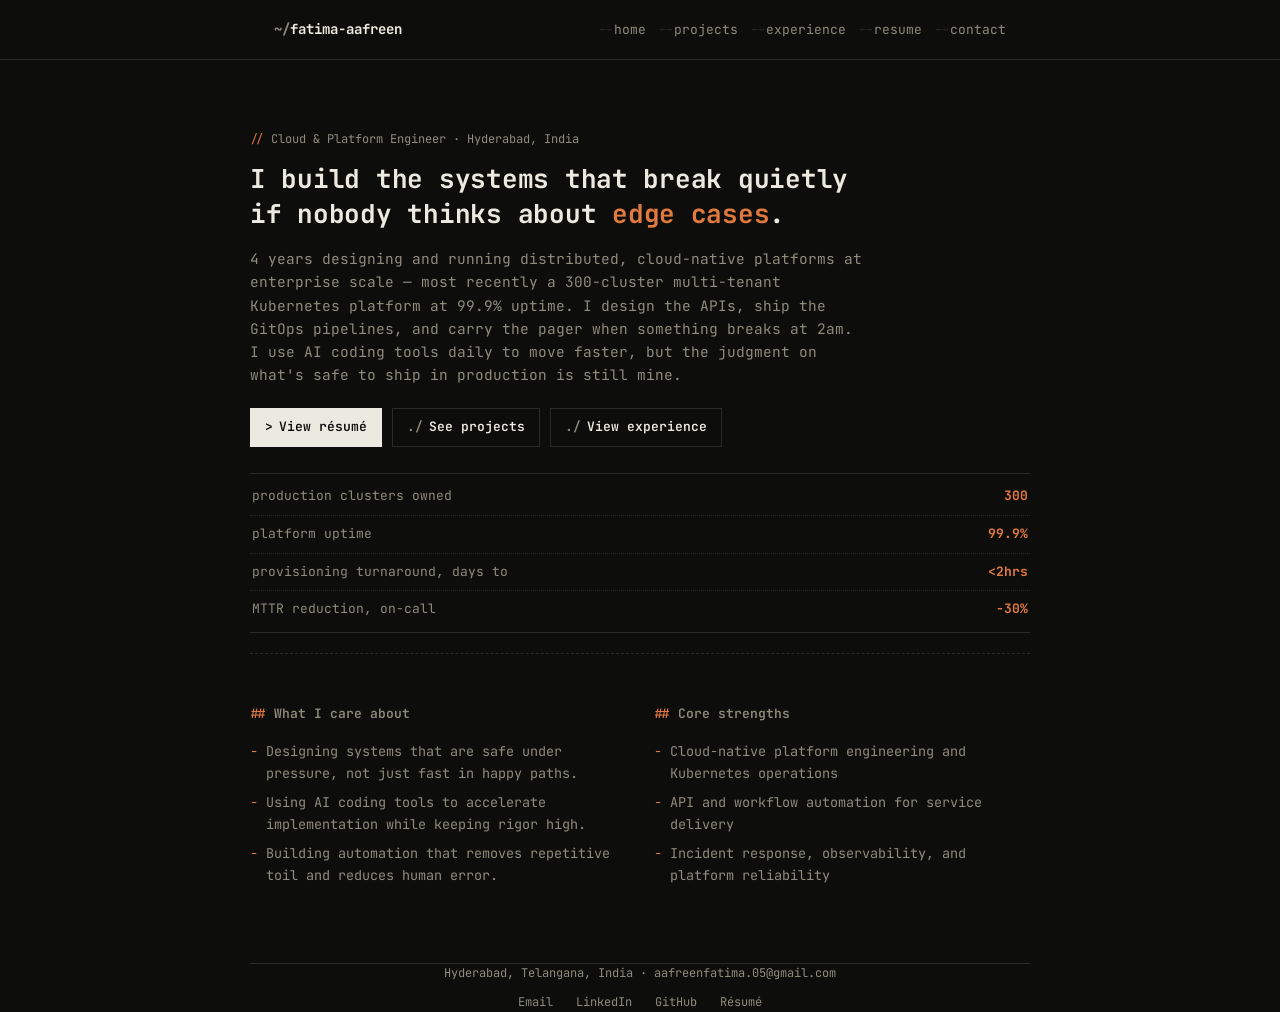
==== commit be0f0c10: "udpates" ====
--- a/index.html
+++ b/index.html
@@ -3,46 +3,67 @@
 <head>
   <meta charset="UTF-8" />
   <meta name="viewport" content="width=device-width, initial-scale=1.0" />
-  <title>Fatima Aafreen — Systems Builder</title>
-  <meta name="description" content="Fatima Aafreen — engineer building AI-native, enterprise-scale systems." />
+  <title>Fatima Aafreen — Cloud &amp; Platform Engineer</title>
+  <meta name="description" content="Fatima Aafreen — cloud and platform engineer building distributed systems at enterprise scale." />
   <link rel="stylesheet" href="styles.css" />
 </head>
 <body>
   <header class="nav">
     <div class="wrap">
-      <div class="brand">Fatima Aafreen</div>
+      <div class="brand">fatima-aafreen</div>
       <nav>
-        <a href="index.html">Home</a>
-        <a href="about.html">About</a>
-        <a href="projects.html">Projects</a>
-        <a href="experience.html">Experience</a>
-        <a href="contact.html">Contact</a>
+        <a href="index.html">home</a>
+        <a href="projects.html">projects</a>
+        <a href="experience.html">experience</a>
+        <a href="resume.html">resume</a>
+        <a href="contact.html">contact</a>
       </nav>
     </div>
   </header>
 
   <main class="page wrap">
     <section class="hero">
-      <div class="eyebrow">Systems Builder · Hyderabad, India</div>
+      <div class="eyebrow">Cloud &amp; Platform Engineer · Hyderabad, India</div>
       <h1>I build the systems that break quietly<br/>if nobody thinks about <span class="hl">edge cases</span>.</h1>
       <p class="lede">
-        4+ years designing and running distributed, cloud-native platforms at enterprise
-        scale — a 300-cluster multi-tenant Kubernetes platform at 99.9% uptime, GraphQL
-        APIs that replaced days of manual provisioning with under two hours, and the
-        on-call scars that come with owning it in production. I use AI tools daily as
-        part of how I build, not as a feature I bolt on afterward.
+        4 years designing and running distributed, cloud-native platforms at enterprise scale —
+        most recently a 300-cluster multi-tenant Kubernetes platform at 99.9% uptime. I design
+        the APIs, ship the GitOps pipelines, and carry the pager when something breaks at 2am.
+        I use AI coding tools daily to move faster, but the judgment on what's safe to ship
+        in production is still mine.
       </p>
       <div class="cta-row">
-        <a class="btn primary" href="resume.pdf" target="_blank">Download Résumé</a>
-        <a class="btn ghost" href="projects.html">See Projects</a>
-        <a class="btn ghost" href="experience.html">View Experience</a>
+        <a class="btn primary" href="resume.html">View résumé</a>
+        <a class="btn ghost" href="projects.html">See projects</a>
+        <a class="btn ghost" href="experience.html">View experience</a>
       </div>
 
       <div class="stats">
-        <div class="stat"><div class="num">300</div><div class="lab">production clusters owned</div></div>
-        <div class="stat"><div class="num">99.9%</div><div class="lab">platform uptime</div></div>
-        <div class="stat"><div class="num">Days → 2hrs</div><div class="lab">provisioning turnaround cut</div></div>
-        <div class="stat"><div class="num">-30%</div><div class="lab">MTTR reduction, on-call</div></div>
+        <div class="stat"><div class="lab">production clusters owned</div><div class="num">300</div></div>
+        <div class="stat"><div class="lab">platform uptime</div><div class="num">99.9%</div></div>
+        <div class="stat"><div class="lab">provisioning turnaround, days to</div><div class="num">&lt;2hrs</div></div>
+        <div class="stat"><div class="lab">MTTR reduction, on-call</div><div class="num">-30%</div></div>
+      </div>
+    </section>
+
+    <section>
+      <div class="grid">
+        <div>
+          <h2>What I care about</h2>
+          <ul class="list">
+            <li>Designing systems that are safe under pressure, not just fast in happy paths.</li>
+            <li>Using AI coding tools to accelerate implementation while keeping rigor high.</li>
+            <li>Building automation that removes repetitive toil and reduces human error.</li>
+          </ul>
+        </div>
+        <div>
+          <h2>Core strengths</h2>
+          <ul class="list">
+            <li>Cloud-native platform engineering and Kubernetes operations</li>
+            <li>API and workflow automation for service delivery</li>
+            <li>Incident response, observability, and platform reliability</li>
+          </ul>
+        </div>
       </div>
     </section>
   </main>
@@ -53,7 +74,7 @@
       <a href="mailto:aafreenfatima.05@gmail.com">Email</a>
       <a href="https://linkedin.com/in/fatimaaafreen" target="_blank">LinkedIn</a>
       <a href="https://github.com/fatimaaafreen" target="_blank">GitHub</a>
-      <a href="resume.pdf" target="_blank">Résumé</a>
+      <a href="resume.html">Résumé</a>
     </div>
   </footer>
 </body>
--- a/styles.css
+++ b/styles.css
@@ -1,89 +1,154 @@
+@import url('https://fonts.googleapis.com/css2?family=JetBrains+Mono:wght@400;500;600;700&display=swap');
+
 :root {
-  --bg: #0b0e14;
-  --panel: #131722;
-  --panel-2: #1a1f2e;
-  --border: #262c3d;
-  --text: #e6e9f0;
-  --muted: #8b93a7;
-  --accent: #5b8def;
-  --accent-2: #3ecf8e;
+  --bg: #0d0d0c;
+  --ink: #ece9e0;
+  --muted: #8f8b7d;
+  --line: #2b2a25;
+  --accent: #e2793f;
+  --panel: #17160f;
 }
 
 * { box-sizing: border-box; }
 html { scroll-behavior: smooth; }
 body {
   margin: 0;
-  font-family: -apple-system, BlinkMacSystemFont, "Segoe UI", Roboto, Helvetica, Arial, sans-serif;
+  font-family: 'JetBrains Mono', ui-monospace, SFMono-Regular, Menlo, Consolas, monospace;
   background: var(--bg);
-  color: var(--text);
-  line-height: 1.55;
+  color: var(--ink);
+  line-height: 1.6;
+  font-size: 15px;
 }
 a { color: var(--accent); }
-.wrap { max-width: 960px; margin: 0 auto; padding: 0 24px; }
+.wrap { max-width: 780px; margin: 0 auto; padding: 0 24px; }
 
+/* nav — styled like a shell prompt */
 header.nav {
-  position: sticky; top: 0; z-index: 10;
-  background: rgba(11,14,20,0.88);
-  backdrop-filter: blur(8px);
-  border-bottom: 1px solid var(--border);
+  border-bottom: 1px solid var(--line);
+  background: var(--bg);
 }
-header.nav .wrap { display: flex; align-items: center; justify-content: space-between; padding: 14px 24px; }
-header.nav .brand { font-weight: 700; font-size: 16px; }
-header.nav nav a { color: var(--muted); text-decoration: none; margin-left: 20px; font-size: 14px; }
-header.nav nav a:hover { color: var(--text); }
+header.nav .wrap {
+  display: flex; align-items: baseline; justify-content: space-between;
+  padding: 18px 24px; flex-wrap: wrap; gap: 10px;
+}
+header.nav .brand::before { content: "~/"; color: var(--muted); }
+header.nav .brand { font-weight: 700; font-size: 14px; }
+header.nav nav { font-size: 13px; }
+header.nav nav a {
+  color: var(--muted); text-decoration: none; margin-left: 4px;
+}
+header.nav nav a::before { content: "--"; color: var(--line); }
+header.nav nav a:hover { color: var(--accent); }
+header.nav nav a:not(:last-child)::after { content: " "; }
 
-main.page { padding: 56px 0 60px; }
-.hero { padding-bottom: 24px; }
-.hero .eyebrow { color: var(--accent); font-size: 13px; font-weight: 600; text-transform: uppercase; letter-spacing: 0.08em; margin-bottom: 14px; }
-.hero h1 { font-size: 36px; line-height: 1.15; margin: 0 0 18px; letter-spacing: -0.02em; }
+main.page { padding: 48px 0 60px; }
+
+.hero { padding-bottom: 20px; border-bottom: 1px dashed var(--line); margin-bottom: 28px; }
+.hero .eyebrow {
+  color: var(--muted); font-size: 12px; margin-bottom: 12px;
+}
+.hero .eyebrow::before { content: "// "; color: var(--accent); }
+.hero h1 {
+  font-size: 26px; line-height: 1.35; margin: 0 0 16px; font-weight: 700;
+  letter-spacing: -0.01em;
+}
 .hero h1 .hl { color: var(--accent); }
-.hero p.lede { font-size: 18px; color: var(--muted); max-width: 680px; margin: 0 0 24px; }
-.cta-row { display: flex; gap: 12px; flex-wrap: wrap; }
+.hero p.lede { font-size: 14.5px; color: var(--muted); max-width: 620px; margin: 0 0 22px; }
+
+.cta-row { display: flex; gap: 10px; flex-wrap: wrap; }
 .btn {
-  display: inline-flex; align-items: center; gap: 8px;
-  padding: 10px 18px; border-radius: 8px; text-decoration: none;
-  font-size: 14px; font-weight: 600; border: 1px solid var(--border);
+  display: inline-flex; align-items: center; gap: 6px;
+  padding: 8px 14px; text-decoration: none;
+  font-size: 13px; font-weight: 600; border: 1px solid var(--ink);
+  font-family: inherit;
 }
-.btn.primary { background: var(--accent); color: #0b0e14; border-color: var(--accent); }
-.btn.ghost { color: var(--text); background: var(--panel); }
-.btn:hover { opacity: 0.88; }
+.btn.primary { background: var(--ink); color: var(--bg); }
+.btn.primary::before { content: "> "; }
+.btn.ghost { color: var(--ink); background: transparent; border-color: var(--line); }
+.btn.ghost::before { content: "./ "; color: var(--muted); }
+.btn:hover { border-color: var(--accent); color: var(--accent); }
+.btn.primary:hover { background: var(--accent); border-color: var(--accent); color: var(--bg); }
 
-.cards { display: grid; grid-template-columns: repeat(3, 1fr); gap: 18px; margin-top: 30px; }
+/* stats — key: value ledger, not glossy cards */
+.stats {
+  margin-top: 26px; border-top: 1px solid var(--line); border-bottom: 1px solid var(--line);
+  padding: 4px 0;
+}
+.stat {
+  display: flex; align-items: baseline; justify-content: space-between;
+  padding: 8px 2px; font-size: 13px;
+  border-bottom: 1px dotted var(--line);
+}
+.stat:last-child { border-bottom: none; }
+.stat .lab { color: var(--muted); }
+.stat .num { color: var(--accent); font-weight: 700; }
+
+section { padding: 22px 0 8px; }
+section h2 { font-size: 13px; color: var(--muted); margin: 0 0 16px; font-weight: 600; }
+section h2::before { content: "## "; color: var(--accent); }
+
+.grid { display: grid; grid-template-columns: repeat(2, 1fr); gap: 28px; }
+.list { color: var(--muted); font-size: 13.5px; padding-left: 0; margin: 0; list-style: none; }
+.list li { margin-bottom: 8px; padding-left: 16px; position: relative; }
+.list li::before { content: "-"; position: absolute; left: 0; color: var(--accent); }
+
+/* experience — changelog / commit-log style */
+.exp-item {
+  margin-bottom: 22px; padding: 14px 16px; background: var(--panel);
+  border-left: 2px solid var(--accent);
+}
+.exp-item.minor { background: transparent; border-left-color: var(--line); padding: 10px 16px; }
+.exp-item .role-row { display: flex; justify-content: space-between; align-items: baseline; flex-wrap: wrap; gap: 6px; }
+.exp-item h3 { margin: 0; font-size: 14.5px; font-weight: 700; }
+.exp-item .company { color: var(--muted); font-size: 13px; }
+.exp-item .dates { color: var(--muted); font-size: 12px; white-space: nowrap; }
+.exp-item .dates::before { content: "["; }
+.exp-item .dates::after { content: "]"; }
+
+.section-note { color: var(--muted); font-size: 12px; margin: 22px 0 12px; }
+.section-note::before { content: "// "; color: var(--accent); }
+
+/* projects — repo listing style */
+.cards { display: flex; flex-direction: column; gap: 0; margin-top: 20px; border: 1px solid var(--line); }
 .card {
-  background: var(--panel); border: 1px solid var(--border); border-radius: 12px;
-  padding: 22px; display: flex; flex-direction: column; gap: 10px;
+  padding: 16px 18px; border-bottom: 1px solid var(--line);
+  display: flex; flex-direction: column; gap: 6px;
 }
-.card .tag { font-size: 11px; text-transform: uppercase; letter-spacing: 0.05em; color: var(--accent); font-weight: 700; }
-.card h3 { margin: 0; font-size: 18px; }
-.card p { color: var(--muted); font-size: 14px; margin: 0; flex-grow: 1; }
-.card .links { display: flex; gap: 14px; font-size: 13px; margin-top: 6px; }
+.card:last-child { border-bottom: none; }
+.card .tag { font-size: 11px; color: var(--muted); }
+.card .tag::before { content: "[ "; }
+.card .tag::after { content: " ]"; }
+.card h3 { margin: 0; font-size: 15px; font-weight: 700; }
+.card h3::before { content: "/ "; color: var(--accent); }
+.card p { color: var(--muted); font-size: 13.5px; margin: 0; }
+.card .links { display: flex; gap: 16px; font-size: 12.5px; margin-top: 4px; }
 .card .links a { text-decoration: none; font-weight: 600; }
 .card .links a:hover { text-decoration: underline; }
 
-section { padding: 24px 0 10px; }
-section h2 { font-size: 13px; text-transform: uppercase; letter-spacing: 0.08em; color: var(--muted); margin: 0 0 18px; }
+/* resume — key/value config style */
+.skill-row {
+  display: flex; gap: 12px; padding: 7px 0; border-bottom: 1px dotted var(--line);
+  font-size: 13px; flex-wrap: wrap;
+}
+.skill-row:last-child { border-bottom: none; }
+.skill-key { color: var(--accent); font-weight: 700; min-width: 210px; }
+.skill-key::after { content: " ="; color: var(--line); }
+.skill-val { color: var(--muted); }
 
-.stats { display: grid; grid-template-columns: repeat(4, 1fr); gap: 14px; margin-top: 32px; }
-.stat { background: var(--panel); border: 1px solid var(--border); border-radius: 10px; padding: 16px; }
-.stat .num { font-size: 24px; font-weight: 700; color: var(--accent-2); }
-.stat .lab { font-size: 12px; color: var(--muted); margin-top: 4px; }
+.contact-line { color: var(--muted); font-size: 12.5px; margin-top: 4px; }
+.contact-line span:not(:last-child)::after { content: " | "; color: var(--line); }
 
-.grid { display: grid; grid-template-columns: repeat(2, 1fr); gap: 24px; }
-.list { color: var(--muted); font-size: 14px; padding-left: 18px; }
-.list li { margin-bottom: 8px; }
+@media print {
+  header.nav, footer, .cta-row { display: none; }
+  body { background: #fff; }
+}
 
-.exp-item { margin-bottom: 26px; }
-.exp-item .role-row { display: flex; justify-content: space-between; align-items: baseline; flex-wrap: wrap; gap: 6px; }
-.exp-item h3 { margin: 0; font-size: 16px; }
-.exp-item .company { color: var(--muted); font-size: 14px; }
-.exp-item .dates { color: var(--muted); font-size: 13px; }
-
-footer { padding: 40px 0 60px; text-align: center; color: var(--muted); font-size: 13px; }
-footer .links a { color: var(--muted); margin: 0 10px; text-decoration: none; }
-footer .links a:hover { color: var(--text); }
+footer { padding: 36px 0 50px; text-align: center; color: var(--muted); font-size: 12px; border-top: 1px solid var(--line); margin-top: 20px; }
+footer .links a { color: var(--muted); margin: 0 8px; text-decoration: none; }
+footer .links a:hover { color: var(--accent); }
 
 @media (max-width: 760px) {
-  .stats { grid-template-columns: repeat(2, 1fr); }
-  .cards, .grid { grid-template-columns: 1fr; }
-  .hero h1 { font-size: 30px; }
+  .grid { grid-template-columns: 1fr; }
+  .hero h1 { font-size: 22px; }
+  header.nav .wrap { flex-direction: column; align-items: flex-start; }
 }
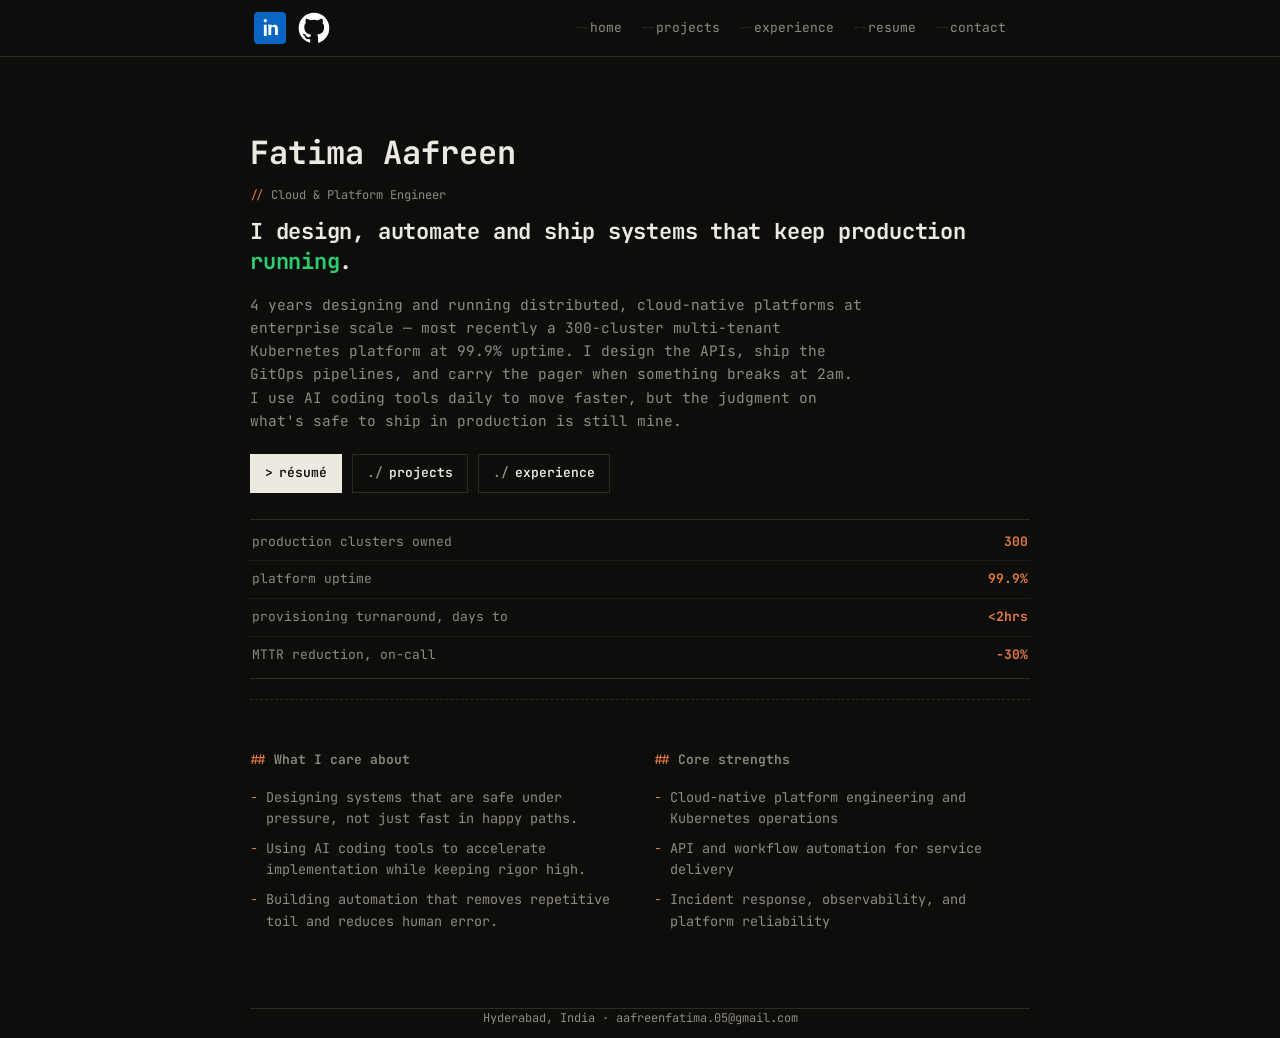
==== commit 43322da0: "layout updates" ====
--- a/index.html
+++ b/index.html
@@ -10,7 +10,10 @@
 <body>
   <header class="nav">
     <div class="wrap">
-      <div class="brand">fatima-aafreen</div>
+      <div class="social">
+        <a class="social-link" href="https://linkedin.com/in/fatimaaafreen" target="_blank" aria-label="LinkedIn"><img src="assets/linkedin.svg" alt="LinkedIn"/></a>
+        <a class="social-link" href="https://github.com/fatimaaafreen" target="_blank" aria-label="GitHub"><img src="assets/github.svg" alt="GitHub"/></a>
+      </div>
       <nav>
         <a href="index.html">home</a>
         <a href="projects.html">projects</a>
@@ -23,8 +26,9 @@
 
   <main class="page wrap">
     <section class="hero">
-      <div class="eyebrow">Cloud &amp; Platform Engineer · Hyderabad, India</div>
-      <h1>I build the systems that break quietly<br/>if nobody thinks about <span class="hl">edge cases</span>.</h1>
+      <div class="name">Fatima Aafreen</div>
+      <div class="eyebrow">Cloud &amp; Platform Engineer</div>
+      <h1>I design, automate and ship systems that keep production <span class="hl">running</span>.</h1>
       <p class="lede">
         4 years designing and running distributed, cloud-native platforms at enterprise scale —
         most recently a 300-cluster multi-tenant Kubernetes platform at 99.9% uptime. I design
@@ -33,9 +37,9 @@
         in production is still mine.
       </p>
       <div class="cta-row">
-        <a class="btn primary" href="resume.html">View résumé</a>
-        <a class="btn ghost" href="projects.html">See projects</a>
-        <a class="btn ghost" href="experience.html">View experience</a>
+        <a class="btn primary" href="resume.html"> résumé</a>
+        <a class="btn ghost" href="projects.html"> projects</a>
+        <a class="btn ghost" href="experience.html"> experience</a>
       </div>
 
       <div class="stats">
@@ -69,12 +73,8 @@
   </main>
 
   <footer class="wrap">
-    <div>Hyderabad, Telangana, India · aafreenfatima.05@gmail.com</div>
+    <div>Hyderabad, India · aafreenfatima.05@gmail.com</div>
     <div class="links" style="margin-top: 10px;">
-      <a href="mailto:aafreenfatima.05@gmail.com">Email</a>
-      <a href="https://linkedin.com/in/fatimaaafreen" target="_blank">LinkedIn</a>
-      <a href="https://github.com/fatimaaafreen" target="_blank">GitHub</a>
-      <a href="resume.html">Résumé</a>
     </div>
   </footer>
 </body>
--- a/styles.css
+++ b/styles.css
@@ -28,16 +28,44 @@
   background: var(--bg);
 }
 header.nav .wrap {
-  display: flex; align-items: baseline; justify-content: space-between;
-  padding: 18px 24px; flex-wrap: wrap; gap: 10px;
+  display: flex; align-items: center; justify-content: space-between;
+  padding: 12px 24px; flex-wrap: nowrap; gap: 8px;
 }
-header.nav .brand::before { content: "~/"; color: var(--muted); }
-header.nav .brand { font-weight: 700; font-size: 14px; }
-header.nav nav { font-size: 13px; }
+header.nav nav { font-size: 13px; display: flex; align-items: center; gap: 18px; }
 header.nav nav a {
-  color: var(--muted); text-decoration: none; margin-left: 4px;
+  color: var(--muted); text-decoration: none; white-space: nowrap;
+  padding: 4px 0;
 }
-header.nav nav a::before { content: "--"; color: var(--line); }
+header.nav nav .nav-icon {
+  display: inline-flex;
+  align-items: center;
+  justify-content: center;
+  padding: 0 6px;
+  color: var(--muted);
+  text-decoration: none;
+  margin-left: 8px;
+}
+header.nav nav .nav-icon:hover {
+  color: var(--accent);
+}
+header.nav nav .nav-icon img {
+  display: block;
+  width: 18px;
+  height: 18px;
+  vertical-align: middle;
+}
+
+.social { display: flex; gap: 12px; align-items: center; margin-left: -20px; }
+.social-link img { width: 32px; height: 32px; display: block; margin: 0; }
+.social-link { color: var(--muted); text-decoration: none; padding: 0; display: inline-flex; align-items: center; justify-content: center; }
+.social-link:hover { color: var(--accent); background: rgba(255,255,255,0.02); }
+.hero .name {
+  font-size: 32px;
+  font-weight: 700;
+  margin-bottom: 8px;
+  color: var(--ink);
+}
+header.nav nav a:not(.nav-icon)::before { content: "--"; color: var(--line); }
 header.nav nav a:hover { color: var(--accent); }
 header.nav nav a:not(:last-child)::after { content: " "; }
 
@@ -49,10 +77,12 @@
 }
 .hero .eyebrow::before { content: "// "; color: var(--accent); }
 .hero h1 {
-  font-size: 26px; line-height: 1.35; margin: 0 0 16px; font-weight: 700;
+  font-size: 22px; line-height: 1.35; margin: 0 0 16px; font-weight: 700;
   letter-spacing: -0.01em;
 }
-.hero h1 .hl { color: var(--accent); }
+.hero h1 .hl {
+  color: #2ecc71;
+}
 .hero p.lede { font-size: 14.5px; color: var(--muted); max-width: 620px; margin: 0 0 22px; }
 
 .cta-row { display: flex; gap: 10px; flex-wrap: wrap; }
@@ -151,4 +181,5 @@
   .grid { grid-template-columns: 1fr; }
   .hero h1 { font-size: 22px; }
   header.nav .wrap { flex-direction: column; align-items: flex-start; }
+  .social { margin-left: 0; }
 }
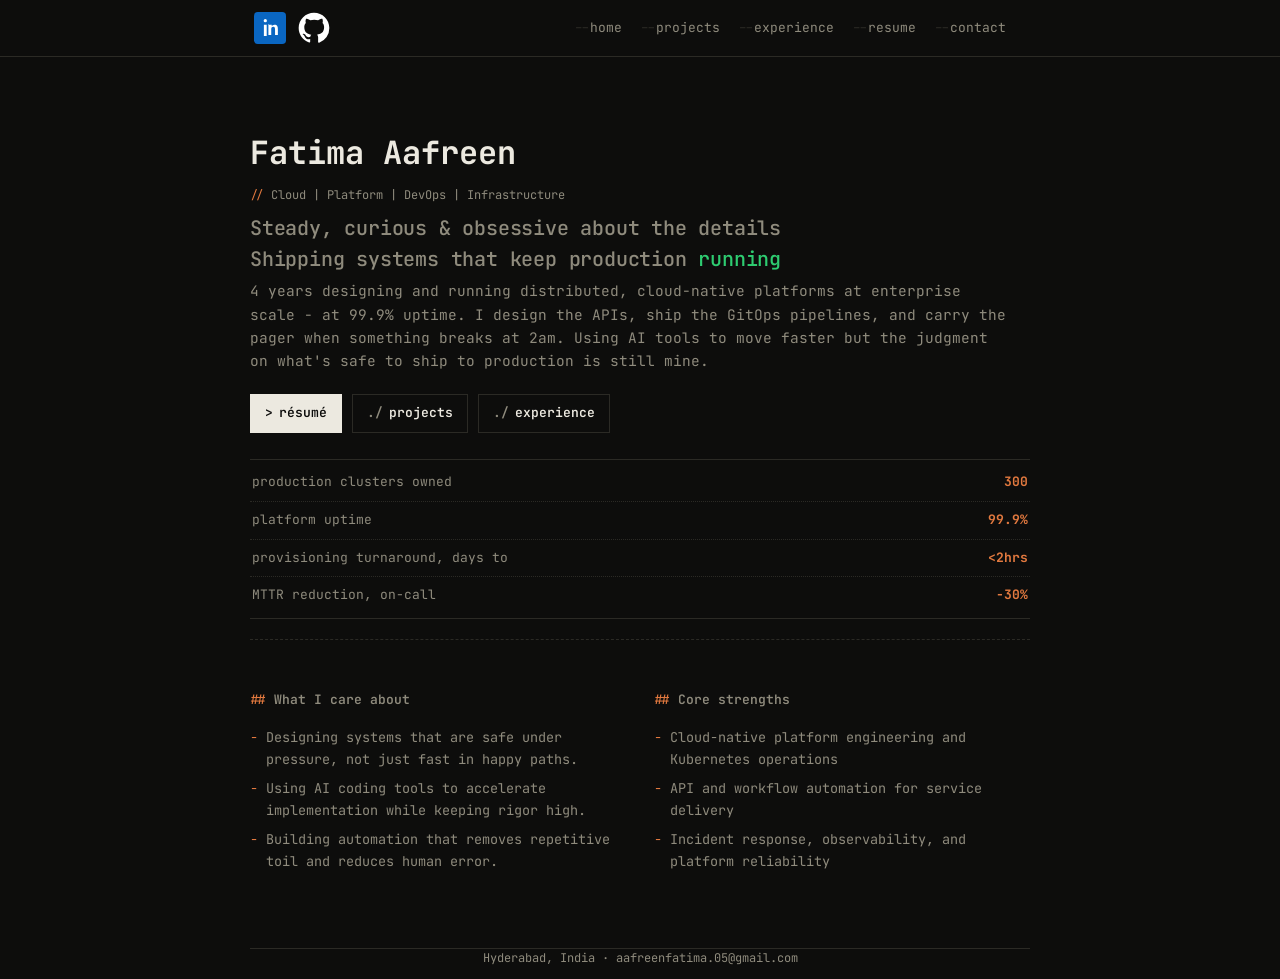
==== commit 92174bf1: "update layouts more" ====
--- a/index.html
+++ b/index.html
@@ -27,14 +27,14 @@
   <main class="page wrap">
     <section class="hero">
       <div class="name">Fatima Aafreen</div>
-      <div class="eyebrow">Cloud &amp; Platform Engineer</div>
-      <h1>I design, automate and ship systems that keep production <span class="hl">running</span>.</h1>
+      <div class="eyebrow">Cloud | Platform | DevOps | Infrastructure </div>
+      <h1>Steady, curious & obsessive about the details</h1>
+      <h1>Shipping systems that keep production <span class="hl">running</span></h1>
       <p class="lede">
-        4 years designing and running distributed, cloud-native platforms at enterprise scale —
-        most recently a 300-cluster multi-tenant Kubernetes platform at 99.9% uptime. I design
-        the APIs, ship the GitOps pipelines, and carry the pager when something breaks at 2am.
-        I use AI coding tools daily to move faster, but the judgment on what's safe to ship
-        in production is still mine.
+        4 years designing and running distributed, cloud-native platforms at enterprise scale -
+        at 99.9% uptime. I design the APIs, ship the GitOps pipelines, and carry the pager when 
+        something breaks at 2am. Using AI tools to move faster but the judgment on what's safe to 
+        ship to production is still mine.
       </p>
       <div class="cta-row">
         <a class="btn primary" href="resume.html"> résumé</a>
--- a/styles.css
+++ b/styles.css
@@ -10,7 +10,10 @@
 }
 
 * { box-sizing: border-box; }
-html { scroll-behavior: smooth; }
+html {
+  scroll-behavior: smooth;
+  overflow-x: hidden;
+}
 body {
   margin: 0;
   font-family: 'JetBrains Mono', ui-monospace, SFMono-Regular, Menlo, Consolas, monospace;
@@ -18,9 +21,10 @@
   color: var(--ink);
   line-height: 1.6;
   font-size: 15px;
+  overflow-x: hidden;
 }
 a { color: var(--accent); }
-.wrap { max-width: 780px; margin: 0 auto; padding: 0 24px; }
+.wrap { max-width: 780px; width: min(100%, 780px); margin: 0 auto; padding: 0 24px; }
 
 /* nav — styled like a shell prompt */
 header.nav {
@@ -77,13 +81,14 @@
 }
 .hero .eyebrow::before { content: "// "; color: var(--accent); }
 .hero h1 {
-  font-size: 22px; line-height: 1.35; margin: 0 0 16px; font-weight: 700;
+  font-size: 20px; line-height: 1.15; margin: 0 0 8px; font-weight: 500;
   letter-spacing: -0.01em;
+  color: var(--muted);
 }
 .hero h1 .hl {
   color: #2ecc71;
 }
-.hero p.lede { font-size: 14.5px; color: var(--muted); max-width: 620px; margin: 0 0 22px; }
+.hero p.lede { font-size: 14.5px; color: var(--muted); max-width: 760px; margin: 0 0 22px; }
 
 .cta-row { display: flex; gap: 10px; flex-wrap: wrap; }
 .btn {
@@ -178,8 +183,38 @@
 footer .links a:hover { color: var(--accent); }
 
 @media (max-width: 760px) {
+  .wrap {
+    width: 100%;
+    max-width: 100%;
+    padding: 0 16px;
+  }
   .grid { grid-template-columns: 1fr; }
-  .hero h1 { font-size: 22px; }
-  header.nav .wrap { flex-direction: column; align-items: flex-start; }
-  .social { margin-left: 0; }
-}
+  .hero h1 { font-size: 20px; line-height: 1.4; }
+  .hero p.lede { font-size: 14px; }
+  header.nav .wrap {
+    flex-direction: column;
+    align-items: flex-start;
+    padding: 12px 16px;
+    gap: 10px;
+  }
+  header.nav nav {
+    display: flex;
+    flex-wrap: wrap;
+    gap: 8px 10px;
+    width: 100%;
+    max-width: 100%;
+  }
+  header.nav nav a {
+    white-space: normal;
+    line-height: 1.4;
+  }
+  .social {
+    margin-left: 0;
+    gap: 10px;
+  }
+  .stat {
+    flex-direction: column;
+    align-items: flex-start;
+    gap: 4px;
+  }
+}
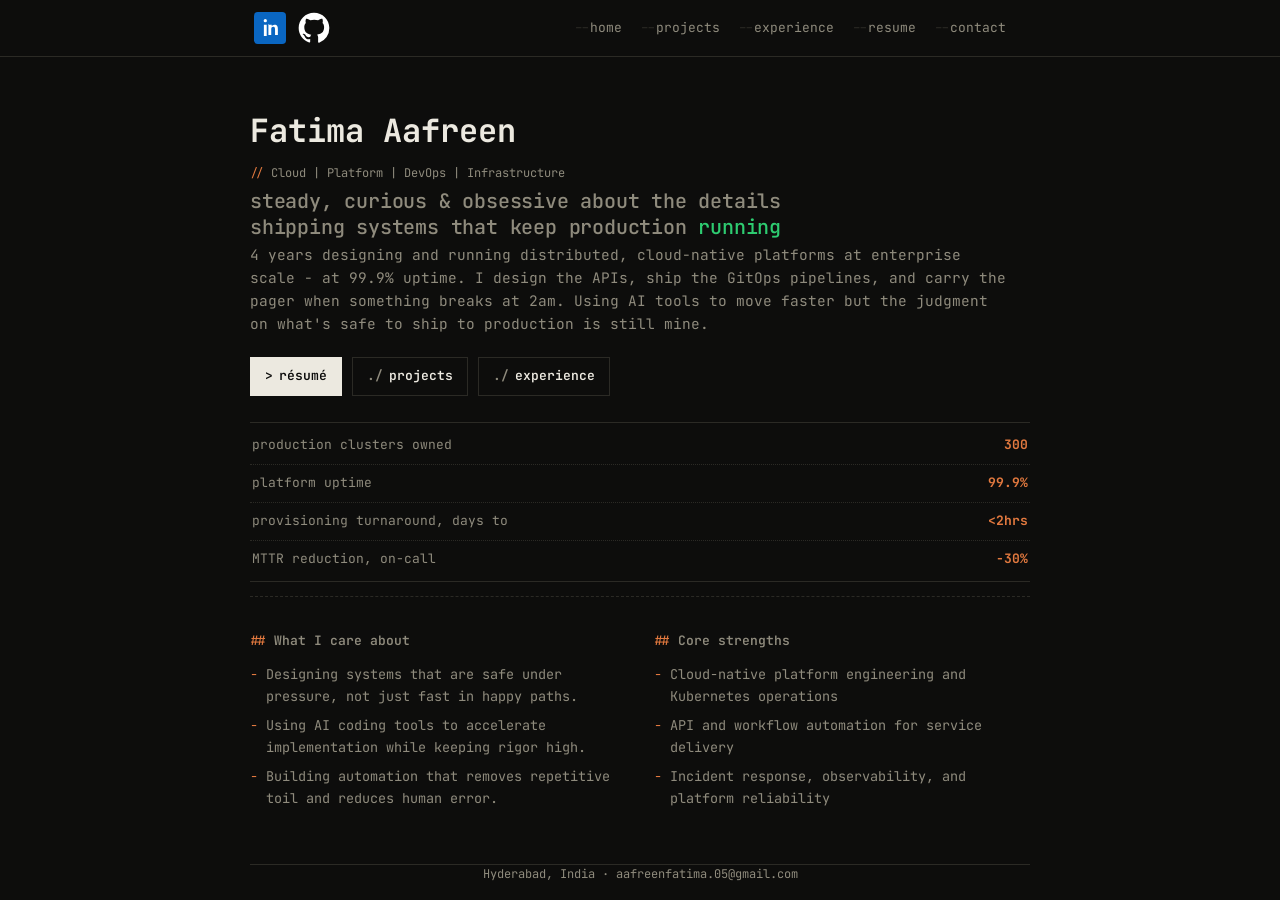
==== commit 063f93ed: "updates" ====
--- a/index.html
+++ b/index.html
@@ -28,8 +28,8 @@
     <section class="hero">
       <div class="name">Fatima Aafreen</div>
       <div class="eyebrow">Cloud | Platform | DevOps | Infrastructure </div>
-      <h1>Steady, curious & obsessive about the details</h1>
-      <h1>Shipping systems that keep production <span class="hl">running</span></h1>
+      <h1>steady, curious & obsessive about the details</h1>
+      <h1>shipping systems that keep production <span class="hl">running</span></h1>
       <p class="lede">
         4 years designing and running distributed, cloud-native platforms at enterprise scale -
         at 99.9% uptime. I design the APIs, ship the GitOps pipelines, and carry the pager when 
--- a/styles.css
+++ b/styles.css
@@ -73,15 +73,15 @@
 header.nav nav a:hover { color: var(--accent); }
 header.nav nav a:not(:last-child)::after { content: " "; }
 
-main.page { padding: 48px 0 60px; }
-
-.hero { padding-bottom: 20px; border-bottom: 1px dashed var(--line); margin-bottom: 28px; }
+main.page { padding: 32px 0 40px; }
+
+.hero { padding-bottom: 14px; border-bottom: 1px dashed var(--line); margin-bottom: 18px; }
 .hero .eyebrow {
-  color: var(--muted); font-size: 12px; margin-bottom: 12px;
+  color: var(--muted); font-size: 12px; margin-bottom: 8px;
 }
 .hero .eyebrow::before { content: "// "; color: var(--accent); }
 .hero h1 {
-  font-size: 20px; line-height: 1.15; margin: 0 0 8px; font-weight: 500;
+  font-size: clamp(18px, 2.8vw, 20px); line-height: 1.08; margin: 0 0 4px; font-weight: 500;
   letter-spacing: -0.01em;
   color: var(--muted);
 }
@@ -118,8 +118,8 @@
 .stat .lab { color: var(--muted); }
 .stat .num { color: var(--accent); font-weight: 700; }
 
-section { padding: 22px 0 8px; }
-section h2 { font-size: 13px; color: var(--muted); margin: 0 0 16px; font-weight: 600; }
+section { padding: 16px 0 6px; }
+section h2 { font-size: 13px; color: var(--muted); margin: 0 0 12px; font-weight: 600; }
 section h2::before { content: "## "; color: var(--accent); }
 
 .grid { display: grid; grid-template-columns: repeat(2, 1fr); gap: 28px; }
@@ -129,10 +129,10 @@
 
 /* experience — changelog / commit-log style */
 .exp-item {
-  margin-bottom: 22px; padding: 14px 16px; background: var(--panel);
+  margin-bottom: 14px; padding: 12px 14px; background: var(--panel);
   border-left: 2px solid var(--accent);
 }
-.exp-item.minor { background: transparent; border-left-color: var(--line); padding: 10px 16px; }
+.exp-item.minor { background: transparent; border-left-color: var(--line); padding: 8px 14px; }
 .exp-item .role-row { display: flex; justify-content: space-between; align-items: baseline; flex-wrap: wrap; gap: 6px; }
 .exp-item h3 { margin: 0; font-size: 14.5px; font-weight: 700; }
 .exp-item .company { color: var(--muted); font-size: 13px; }
@@ -140,13 +140,13 @@
 .exp-item .dates::before { content: "["; }
 .exp-item .dates::after { content: "]"; }
 
-.section-note { color: var(--muted); font-size: 12px; margin: 22px 0 12px; }
+.section-note { color: var(--muted); font-size: 12px; margin: 14px 0 10px; }
 .section-note::before { content: "// "; color: var(--accent); }
 
 /* projects — repo listing style */
-.cards { display: flex; flex-direction: column; gap: 0; margin-top: 20px; border: 1px solid var(--line); }
+.cards { display: flex; flex-direction: column; gap: 0; margin-top: 10px; border: 1px solid var(--line); }
 .card {
-  padding: 16px 18px; border-bottom: 1px solid var(--line);
+  padding: 12px 14px; border-bottom: 1px solid var(--line);
   display: flex; flex-direction: column; gap: 6px;
 }
 .card:last-child { border-bottom: none; }
@@ -189,32 +189,55 @@
     padding: 0 16px;
   }
   .grid { grid-template-columns: 1fr; }
-  .hero h1 { font-size: 20px; line-height: 1.4; }
+  .hero h1 { font-size: 15px; line-height: 1.05; padding: 6px 0; margin-bottom: 4px; }
   .hero p.lede { font-size: 14px; }
   header.nav .wrap {
-    flex-direction: column;
-    align-items: flex-start;
-    padding: 12px 16px;
-    gap: 10px;
+    flex-direction: row;
+    flex-wrap: nowrap;
+    align-items: center;
+    padding: 10px 16px;
+    gap: 8px;
   }
   header.nav nav {
     display: flex;
-    flex-wrap: wrap;
-    gap: 8px 10px;
-    width: 100%;
+    flex-wrap: nowrap;
+    gap: 6px;
+    width: auto;
     max-width: 100%;
-  }
+    flex: 1 1 auto;
+    justify-content: flex-start;
+    overflow-x: auto;
+    -webkit-overflow-scrolling: touch;
+    scrollbar-width: none;
+  }
+  header.nav nav::-webkit-scrollbar { display: none; }
   header.nav nav a {
-    white-space: normal;
-    line-height: 1.4;
-  }
+    white-space: nowrap;
+    line-height: 1.2;
+    font-size: 12px;
+    padding: 2px 0;
+    flex-shrink: 0;
+  }
+  header.nav nav a:not(:last-child)::after { content: none; }
   .social {
     margin-left: 0;
-    gap: 10px;
+    gap: 6px;
+    flex-shrink: 0;
   }
   .stat {
-    flex-direction: column;
-    align-items: flex-start;
-    gap: 4px;
-  }
-}
+    display: grid;
+    grid-template-columns: minmax(0, 1fr) auto;
+    align-items: center;
+    gap: 8px;
+    padding: 6px 0;
+    font-size: 12px;
+  }
+  .stat .lab {
+    min-width: 0;
+    line-height: 1.3;
+  }
+  .stat .num {
+    flex-shrink: 0;
+    white-space: nowrap;
+  }
+}
